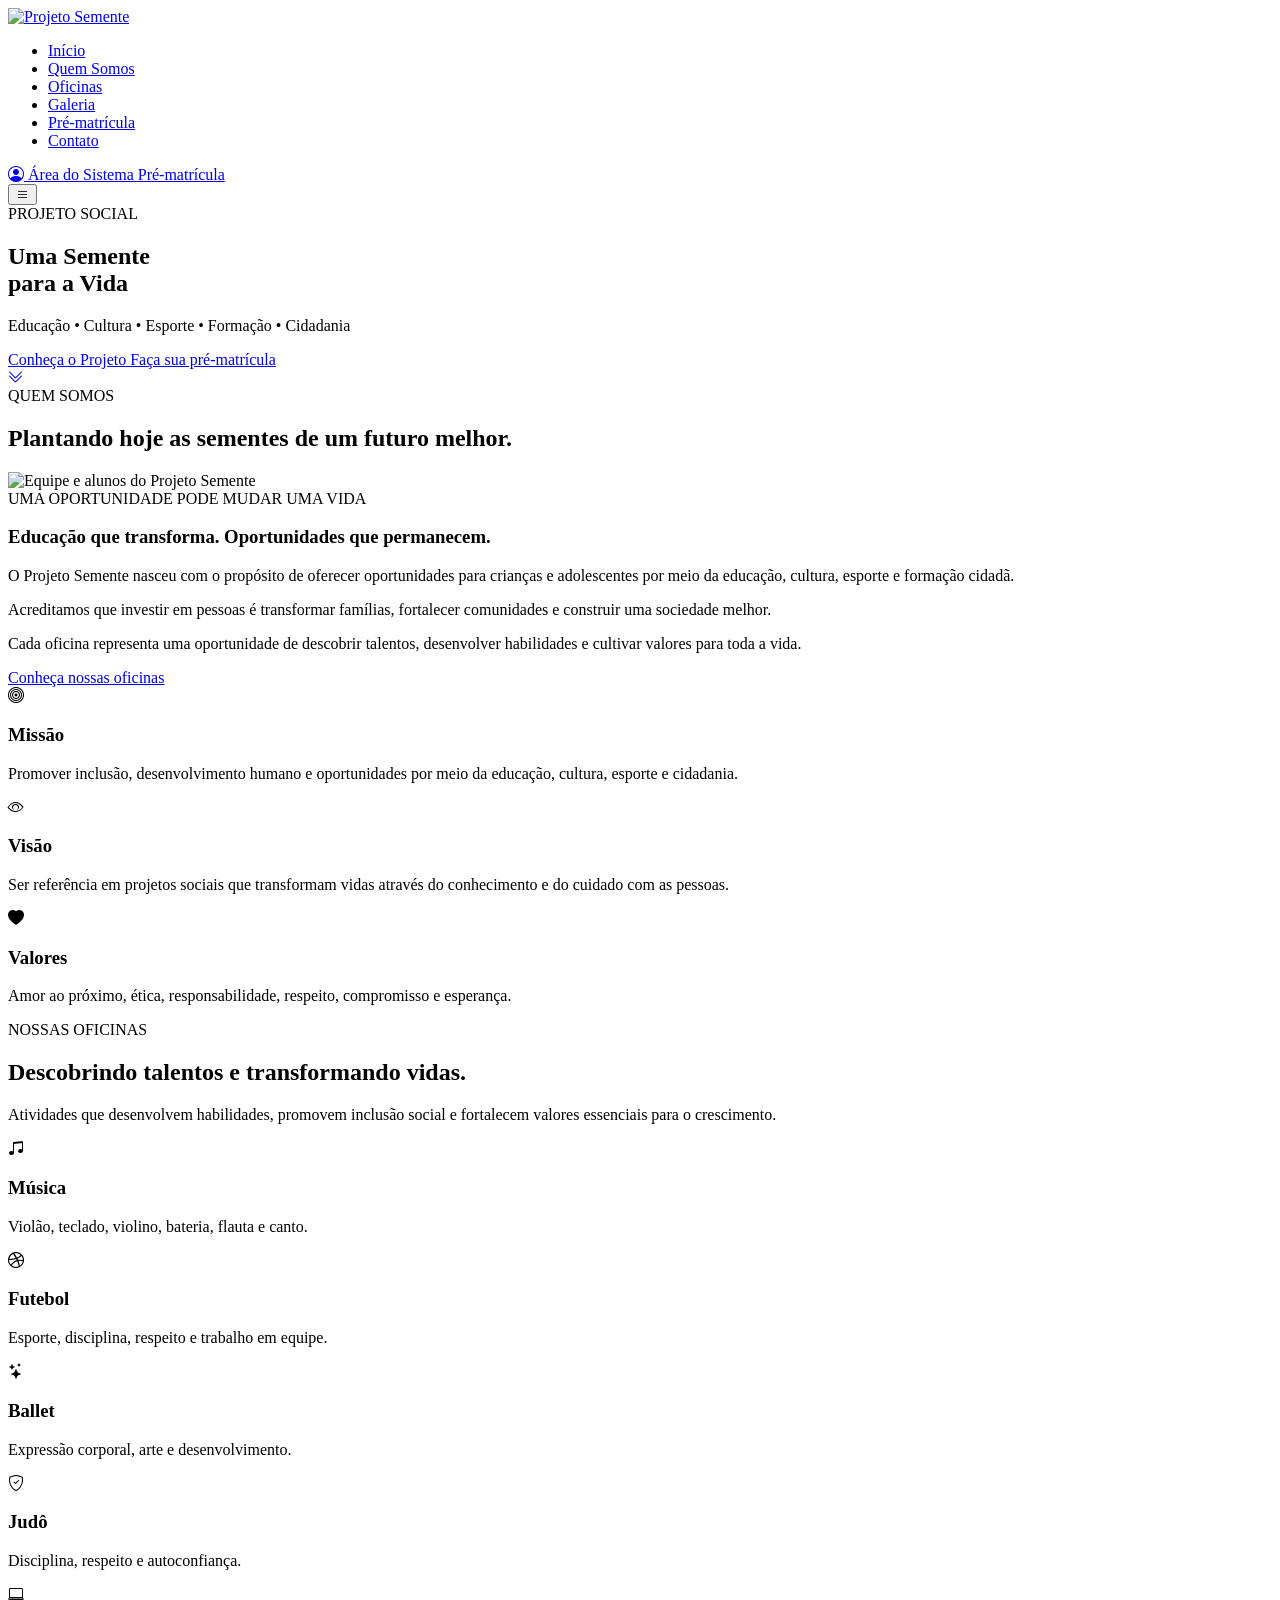
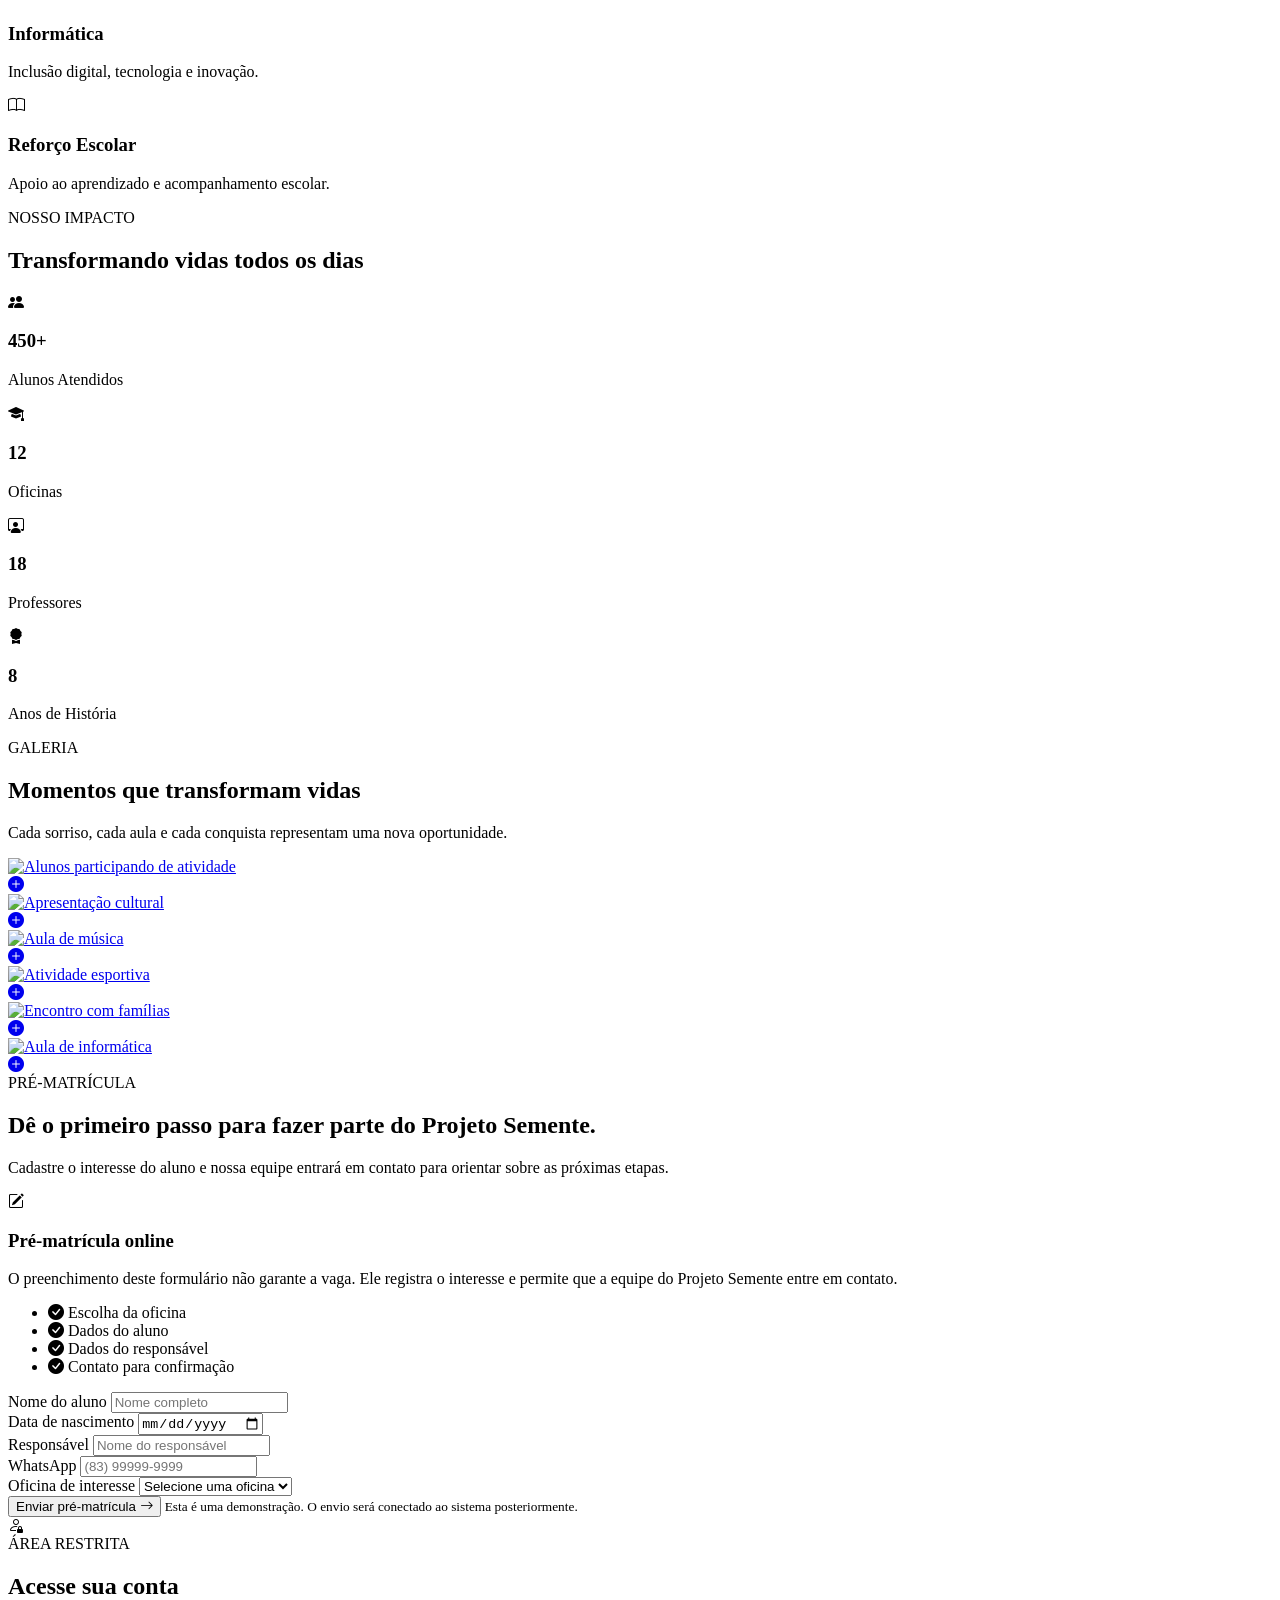
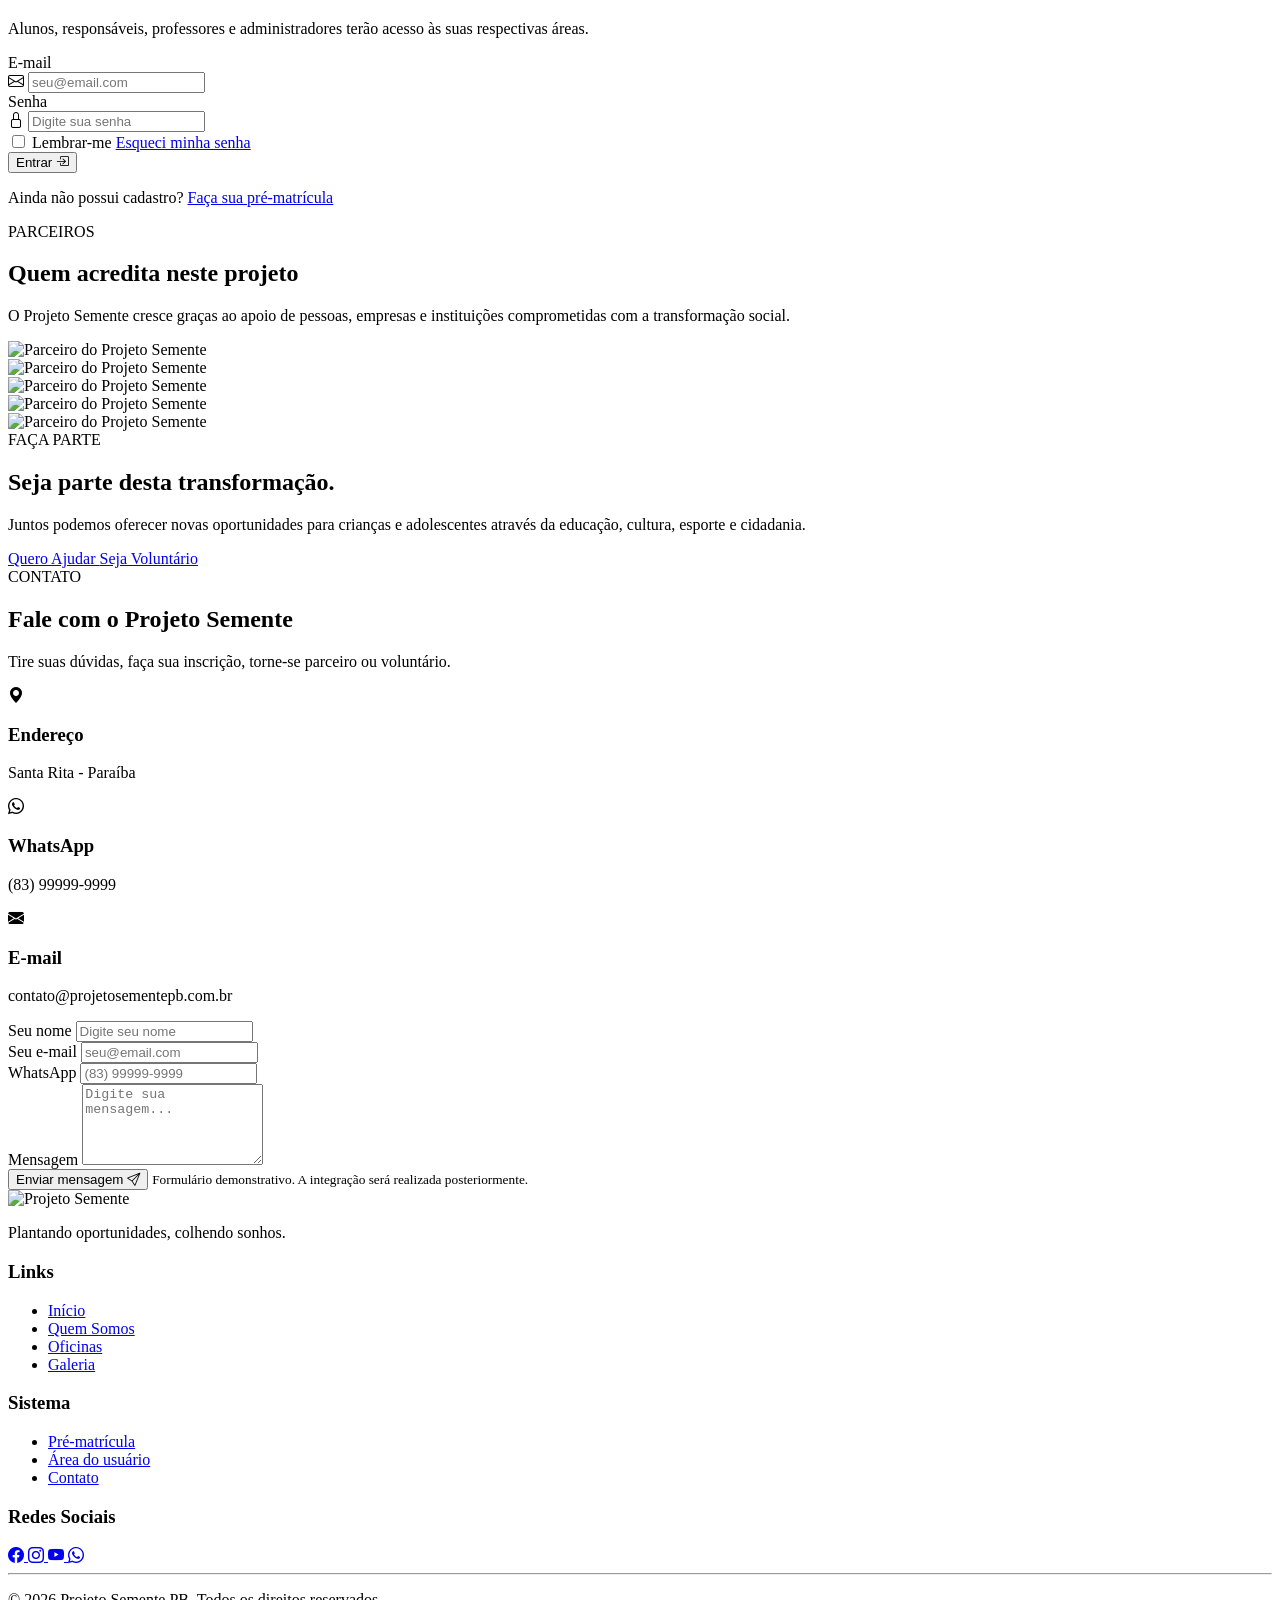
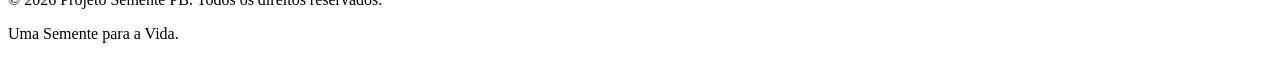
==== index.html @ 44151a9a "Add files via upload" ====
<!DOCTYPE html>
<html lang="pt-BR">

<head>

    <!-- =========================================================
         METADADOS
    ========================================================== -->

    <meta charset="UTF-8">

    <meta name="viewport"
          content="width=device-width, initial-scale=1.0">

    <meta http-equiv="X-UA-Compatible"
          content="IE=edge">

    <title>
        Projeto Semente | Uma Semente para a Vida
    </title>

    <meta name="description"
          content="Projeto Semente - Educação, cultura, esporte, tecnologia e cidadania transformando vidas em Santa Rita, Paraíba.">

    <meta name="keywords"
          content="Projeto Semente, projeto social, Santa Rita PB, educação, cultura, esporte, música, informática, reforço escolar">

    <meta name="author"
          content="Projeto Semente">

    <meta name="robots"
          content="index, follow">


    <!-- =========================================================
         OPEN GRAPH
    ========================================================== -->

    <meta property="og:locale"
          content="pt_BR">

    <meta property="og:type"
          content="website">

    <meta property="og:title"
          content="Projeto Semente | Uma Semente para a Vida">

    <meta property="og:description"
          content="Transformando vidas através da educação, cultura, esporte e cidadania.">

    <meta property="og:image"
          content="assets/img/og-image.jpeg">

    <meta property="og:url"
          content="https://projetosementepb.com.br">


    <!-- =========================================================
         TEMA
    ========================================================== -->

    <meta name="theme-color"
          content="#05401F">


    <!-- =========================================================
         FAVICON
    ========================================================== -->

    <link rel="icon"
          type="image/png"
          sizes="32x32"
          href="assets/img/favicon.png">

    <link rel="icon"
          type="image/png"
          sizes="16x16"
          href="assets/img/favicon.png">

    <link rel="apple-touch-icon"
          href="assets/img/favicon.png">


    <!-- =========================================================
         FONTES
    ========================================================== -->

    <link rel="preconnect"
          href="https://fonts.googleapis.com">

    <link rel="preconnect"
          href="https://fonts.gstatic.com"
          crossorigin>

    <link rel="stylesheet"
          href="https://fonts.googleapis.com/css2?family=Poppins:wght@300;400;500;600;700;800&family=Nunito:wght@300;400;600;700;800&display=swap">


    <!-- =========================================================
         BOOTSTRAP ICONS
    ========================================================== -->

    <link rel="stylesheet"
          href="https://cdn.jsdelivr.net/npm/bootstrap-icons@1.13.1/font/bootstrap-icons.min.css">


    <!-- =========================================================
         CSS
    ========================================================== -->

    <link rel="stylesheet"
          href="assets/css/variables.css">

    <link rel="stylesheet"
          href="assets/css/reset.css">

    <link rel="stylesheet"
          href="assets/css/style.css">

    <link rel="stylesheet"
          href="assets/css/responsive.css">

</head>


<body>


<!-- =============================================================
     HEADER
============================================================== -->

<header id="header">

    <div class="container header-container">


        <!-- LOGO -->

        <a href="#inicio"
           class="logo"
           aria-label="Projeto Semente">

            <img src="assets/img/logo1.png"
                 alt="Projeto Semente">

        </a>


        <!-- MENU -->

        <nav id="menu"
             aria-label="Navegação principal">

            <ul>

                <li>
                    <a href="#inicio">
                        Início
                    </a>
                </li>

                <li>
                    <a href="#sobre">
                        Quem Somos
                    </a>
                </li>

                <li>
                    <a href="#oficinas">
                        Oficinas
                    </a>
                </li>

                <li>
                    <a href="#galeria">
                        Galeria
                    </a>
                </li>

                <li>
                    <a href="#pre-matricula">
                        Pré-matrícula
                    </a>
                </li>

                <li>
                    <a href="#contato">
                        Contato
                    </a>
                </li>

            </ul>

        </nav>


        <!-- AÇÕES -->

        <div class="header-actions">

            <a href="login.html" class="btn">
    <i class="bi bi-person-circle"></i>
    Área do Sistema
</a>

            <a href="#pre-matricula"
               class="btn">

                Pré-matrícula

            </a>

        </div>


        <!-- MENU MOBILE -->

        <button id="btn-menu"
                class="btn-menu"
                type="button"
                aria-label="Abrir menu"
                aria-expanded="false"
                aria-controls="menu">

            <i class="bi bi-list"></i>

        </button>

    </div>

</header>



<!-- =============================================================
     HERO
============================================================== -->

<section id="inicio"
         class="hero">

    <div class="hero-overlay"></div>


    <div class="container hero-container">

        <div class="hero-content">

            <span class="hero-label">
                PROJETO SOCIAL
            </span>

            <h1>
                Uma Semente
                <br>
                para a Vida
            </h1>

            <p>
                Educação • Cultura • Esporte • Formação • Cidadania
            </p>


            <div class="hero-buttons">

                <a href="#sobre"
                   class="btn">

                    Conheça o Projeto

                </a>

                <a href="#pre-matricula"
                   class="btn-outline">

                    Faça sua pré-matrícula

                </a>

            </div>

        </div>

    </div>


    <a href="#sobre"
       class="scroll-down"
       aria-label="Conhecer o projeto">

        <i class="bi bi-chevron-double-down"></i>

    </a>

</section>



<!-- =============================================================
     QUEM SOMOS
============================================================== -->

<section id="sobre"
         class="sobre section">

    <div class="container">


        <div class="titulo-central">

            <span>
                QUEM SOMOS
            </span>

            <h2>
                Plantando hoje as sementes de um futuro melhor.
            </h2>

            <div class="linha-verde"></div>

        </div>


        <div class="sobre-grid">


            <div class="sobre-imagem">

                <img src="assets/img/sobre.jpg"
                     alt="Equipe e alunos do Projeto Semente"
                     loading="lazy">

            </div>


            <div class="sobre-texto">

                <span class="subtitulo">
                    UMA OPORTUNIDADE PODE MUDAR UMA VIDA
                </span>

                <h3>
                    Educação que transforma.
                    Oportunidades que permanecem.
                </h3>

                <p>
                    O Projeto Semente nasceu com o propósito de
                    oferecer oportunidades para crianças e
                    adolescentes por meio da educação, cultura,
                    esporte e formação cidadã.
                </p>

                <p>
                    Acreditamos que investir em pessoas é
                    transformar famílias, fortalecer comunidades
                    e construir uma sociedade melhor.
                </p>

                <p>
                    Cada oficina representa uma oportunidade de
                    descobrir talentos, desenvolver habilidades
                    e cultivar valores para toda a vida.
                </p>


                <a href="#oficinas"
                   class="btn">

                    Conheça nossas oficinas

                </a>

            </div>

        </div>

    </div>

</section>



<!-- =============================================================
     MISSÃO / VISÃO / VALORES
============================================================== -->

<section class="mvv section">

    <div class="container">

        <div class="cards-mvv">


            <article class="card-mvv">

                <div class="icone">

                    <i class="bi bi-bullseye"></i>

                </div>

                <h3>
                    Missão
                </h3>

                <p>
                    Promover inclusão, desenvolvimento humano
                    e oportunidades por meio da educação,
                    cultura, esporte e cidadania.
                </p>

            </article>



            <article class="card-mvv">

                <div class="icone">

                    <i class="bi bi-eye"></i>

                </div>

                <h3>
                    Visão
                </h3>

                <p>
                    Ser referência em projetos sociais que
                    transformam vidas através do conhecimento
                    e do cuidado com as pessoas.
                </p>

            </article>



            <article class="card-mvv">

                <div class="icone">

                    <i class="bi bi-heart-fill"></i>

                </div>

                <h3>
                    Valores
                </h3>

                <p>
                    Amor ao próximo, ética, responsabilidade,
                    respeito, compromisso e esperança.
                </p>

            </article>


        </div>

    </div>

</section>



<!-- =============================================================
     OFICINAS
============================================================== -->

<section id="oficinas"
         class="oficinas section">

    <div class="container">


        <div class="titulo-central">

            <span>
                NOSSAS OFICINAS
            </span>

            <h2>
                Descobrindo talentos e transformando vidas.
            </h2>

            <div class="linha-verde"></div>

            <p>
                Atividades que desenvolvem habilidades,
                promovem inclusão social e fortalecem valores
                essenciais para o crescimento.
            </p>

        </div>


        <div class="oficinas-grid">


            <article class="card-oficina">

                <div class="icone-oficina">
                    <i class="bi bi-music-note-beamed"></i>
                </div>

                <h3>
                    Música
                </h3>

                <p>
                    Violão, teclado, violino, bateria,
                    flauta e canto.
                </p>

            </article>



            <article class="card-oficina">

                <div class="icone-oficina">
                    <i class="bi bi-dribbble"></i>
                </div>

                <h3>
                    Futebol
                </h3>

                <p>
                    Esporte, disciplina, respeito
                    e trabalho em equipe.
                </p>

            </article>



            <article class="card-oficina">

                <div class="icone-oficina">
                    <i class="bi bi-stars"></i>
                </div>

                <h3>
                    Ballet
                </h3>

                <p>
                    Expressão corporal, arte e
                    desenvolvimento.
                </p>

            </article>



            <article class="card-oficina">

                <div class="icone-oficina">
                    <i class="bi bi-shield-check"></i>
                </div>

                <h3>
                    Judô
                </h3>

                <p>
                    Disciplina, respeito e
                    autoconfiança.
                </p>

            </article>



            <article class="card-oficina">

                <div class="icone-oficina">
                    <i class="bi bi-laptop"></i>
                </div>

                <h3>
                    Informática
                </h3>

                <p>
                    Inclusão digital, tecnologia
                    e inovação.
                </p>

            </article>



            <article class="card-oficina">

                <div class="icone-oficina">
                    <i class="bi bi-book"></i>
                </div>

                <h3>
                    Reforço Escolar
                </h3>

                <p>
                    Apoio ao aprendizado e
                    acompanhamento escolar.
                </p>

            </article>


        </div>

    </div>

</section>



<!-- =============================================================
     NÚMEROS
============================================================== -->

<section id="numeros"
         class="numeros section">

    <div class="numeros-overlay"></div>

    <div class="container">


        <div class="titulo-central titulo-branco">

            <span>
                NOSSO IMPACTO
            </span>

            <h2>
                Transformando vidas todos os dias
            </h2>

            <div class="linha-branca"></div>

        </div>


        <div class="numeros-grid">


            <div class="numero-card">

                <i class="bi bi-people-fill"></i>

                <h3>
                    450+
                </h3>

                <p>
                    Alunos Atendidos
                </p>

            </div>



            <div class="numero-card">

                <i class="bi bi-mortarboard-fill"></i>

                <h3>
                    12
                </h3>

                <p>
                    Oficinas
                </p>

            </div>



            <div class="numero-card">

                <i class="bi bi-person-workspace"></i>

                <h3>
                    18
                </h3>

                <p>
                    Professores
                </p>

            </div>



            <div class="numero-card">

                <i class="bi bi-award-fill"></i>

                <h3>
                    8
                </h3>

                <p>
                    Anos de História
                </p>

            </div>


        </div>

    </div>

</section>



<!-- =============================================================
     GALERIA
============================================================== -->

<section id="galeria"
         class="galeria section">

    <div class="container">


        <div class="titulo-central">

            <span>
                GALERIA
            </span>

            <h2>
                Momentos que transformam vidas
            </h2>

            <div class="linha-verde"></div>

            <p>
                Cada sorriso, cada aula e cada conquista
                representam uma nova oportunidade.
            </p>

        </div>


        <div class="galeria-grid">


            <a href="assets/img/galeria/foto01.jpg"
               class="foto"
               aria-label="Ampliar foto">

                <img src="assets/img/galeria/foto01.jpg"
                     alt="Alunos participando de atividade"
                     loading="lazy">

                <div class="foto-overlay">

                    <i class="bi bi-plus-circle-fill"></i>

                </div>

            </a>



            <a href="assets/img/galeria/foto02.jpg"
               class="foto"
               aria-label="Ampliar foto">

                <img src="assets/img/galeria/foto02.jpg"
                     alt="Apresentação cultural"
                     loading="lazy">

                <div class="foto-overlay">

                    <i class="bi bi-plus-circle-fill"></i>

                </div>

            </a>



            <a href="assets/img/galeria/foto03.jpg"
               class="foto"
               aria-label="Ampliar foto">

                <img src="assets/img/galeria/foto03.jpg"
                     alt="Aula de música"
                     loading="lazy">

                <div class="foto-overlay">

                    <i class="bi bi-plus-circle-fill"></i>

                </div>

            </a>



            <a href="assets/img/galeria/foto04.jpg"
               class="foto"
               aria-label="Ampliar foto">

                <img src="assets/img/galeria/foto04.jpg"
                     alt="Atividade esportiva"
                     loading="lazy">

                <div class="foto-overlay">

                    <i class="bi bi-plus-circle-fill"></i>

                </div>

            </a>



            <a href="assets/img/galeria/foto05.jpg"
               class="foto"
               aria-label="Ampliar foto">

                <img src="assets/img/galeria/foto05.jpg"
                     alt="Encontro com famílias"
                     loading="lazy">

                <div class="foto-overlay">

                    <i class="bi bi-plus-circle-fill"></i>

                </div>

            </a>



            <a href="assets/img/galeria/foto06.jpg"
               class="foto"
               aria-label="Ampliar foto">

                <img src="assets/img/galeria/foto06.jpg"
                     alt="Aula de informática"
                     loading="lazy">

                <div class="foto-overlay">

                    <i class="bi bi-plus-circle-fill"></i>

                </div>

            </a>


        </div>

    </div>

</section>



<!-- =============================================================
     PRÉ-MATRÍCULA
============================================================== -->

<section id="pre-matricula"
         class="pre-matricula section">

    <div class="container">


        <div class="titulo-central">

            <span>
                PRÉ-MATRÍCULA
            </span>

            <h2>
                Dê o primeiro passo para fazer parte do Projeto Semente.
            </h2>

            <div class="linha-verde"></div>

            <p>
                Cadastre o interesse do aluno e nossa equipe
                entrará em contato para orientar sobre as
                próximas etapas.
            </p>

        </div>


        <div class="matricula-card">


            <div class="matricula-info">

                <div class="matricula-icon">

                    <i class="bi bi-pencil-square"></i>

                </div>

                <h3>
                    Pré-matrícula online
                </h3>

                <p>
                    O preenchimento deste formulário não garante
                    a vaga. Ele registra o interesse e permite que
                    a equipe do Projeto Semente entre em contato.
                </p>

                <ul>

                    <li>
                        <i class="bi bi-check-circle-fill"></i>
                        Escolha da oficina
                    </li>

                    <li>
                        <i class="bi bi-check-circle-fill"></i>
                        Dados do aluno
                    </li>

                    <li>
                        <i class="bi bi-check-circle-fill"></i>
                        Dados do responsável
                    </li>

                    <li>
                        <i class="bi bi-check-circle-fill"></i>
                        Contato para confirmação
                    </li>

                </ul>

            </div>


            <form class="formulario matricula-form"
                  action="#"
                  method="post">

                <div class="form-grid">

                    <div class="campo">

                        <label for="aluno">
                            Nome do aluno
                        </label>

                        <input type="text"
                               id="aluno"
                               name="aluno"
                               placeholder="Nome completo"
                               required>

                    </div>


                    <div class="campo">

                        <label for="nascimento">
                            Data de nascimento
                        </label>

                        <input type="date"
                               id="nascimento"
                               name="nascimento"
                               required>

                    </div>


                    <div class="campo">

                        <label for="responsavel">
                            Responsável
                        </label>

                        <input type="text"
                               id="responsavel"
                               name="responsavel"
                               placeholder="Nome do responsável"
                               required>

                    </div>


                    <div class="campo">

                        <label for="telefone">
                            WhatsApp
                        </label>

                        <input type="tel"
                               id="telefone"
                               name="telefone"
                               placeholder="(83) 99999-9999"
                               required>

                    </div>


                    <div class="campo campo-full">

                        <label for="oficina">
                            Oficina de interesse
                        </label>

                        <select id="oficina"
                                name="oficina"
                                required>

                            <option value="">
                                Selecione uma oficina
                            </option>

                            <option value="musica">
                                Música
                            </option>

                            <option value="futebol">
                                Futebol
                            </option>

                            <option value="ballet">
                                Ballet
                            </option>

                            <option value="judo">
                                Judô
                            </option>

                            <option value="informatica">
                                Informática
                            </option>

                            <option value="reforco">
                                Reforço Escolar
                            </option>

                        </select>

                    </div>

                </div>


                <button type="submit"
                        class="btn btn-full">

                    Enviar pré-matrícula

                    <i class="bi bi-arrow-right"></i>

                </button>

                <small>
                    Esta é uma demonstração. O envio será
                    conectado ao sistema posteriormente.
                </small>

            </form>

        </div>

    </div>

</section>



<!-- =============================================================
     LOGIN
============================================================== -->

<section id="login"
         class="login-section section">

    <div class="container">


        <div class="login-card">


            <div class="login-icon">

                <i class="bi bi-person-lock"></i>

            </div>


            <span class="subtitulo">
                ÁREA RESTRITA
            </span>


            <h2>
                Acesse sua conta
            </h2>


            <p>
                Alunos, responsáveis, professores e
                administradores terão acesso às suas
                respectivas áreas.
            </p>


            <form class="login-form"
                  action="#"
                  method="post">


                <div class="campo">

                    <label for="login-email">
                        E-mail
                    </label>

                    <div class="input-icon">

                        <i class="bi bi-envelope"></i>

                        <input type="email"
                               id="login-email"
                               name="email"
                               placeholder="seu@email.com"
                               required>

                    </div>

                </div>


                <div class="campo">

                    <label for="login-senha">
                        Senha
                    </label>

                    <div class="input-icon">

                        <i class="bi bi-lock"></i>

                        <input type="password"
                               id="login-senha"
                               name="senha"
                               placeholder="Digite sua senha"
                               required>

                    </div>

                </div>


                <div class="login-options">

                    <label>

                        <input type="checkbox"
                               name="lembrar">

                        Lembrar-me

                    </label>


                    <a href="#">
                        Esqueci minha senha
                    </a>

                </div>


                <button type="submit"
                        class="btn btn-full">

                    Entrar

                    <i class="bi bi-box-arrow-in-right"></i>

                </button>


                <p class="login-help">

                    Ainda não possui cadastro?

                    <a href="#pre-matricula">
                        Faça sua pré-matrícula
                    </a>

                </p>


            </form>

        </div>

    </div>

</section>



<!-- =============================================================
     PARCEIROS
============================================================== -->

<section id="parceiros"
         class="parceiros section">

    <div class="container">


        <div class="titulo-central">

            <span>
                PARCEIROS
            </span>

            <h2>
                Quem acredita neste projeto
            </h2>

            <div class="linha-verde"></div>

            <p>
                O Projeto Semente cresce graças ao apoio de
                pessoas, empresas e instituições comprometidas
                com a transformação social.
            </p>

        </div>


        <div class="logos-parceiros">


            <div class="logo-parceiro">

                <img src="assets/img/parceiros/parceiro01.png"
                     alt="Parceiro do Projeto Semente"
                     loading="lazy">

            </div>


            <div class="logo-parceiro">

                <img src="assets/img/parceiros/parceiro02.png"
                     alt="Parceiro do Projeto Semente"
                     loading="lazy">

            </div>


            <div class="logo-parceiro">

                <img src="assets/img/parceiros/parceiro03.png"
                     alt="Parceiro do Projeto Semente"
                     loading="lazy">

            </div>


            <div class="logo-parceiro">

                <img src="assets/img/parceiros/parceiro04.png"
                     alt="Parceiro do Projeto Semente"
                     loading="lazy">

            </div>


            <div class="logo-parceiro">

                <img src="assets/img/parceiros/parceiro05.png"
                     alt="Parceiro do Projeto Semente"
                     loading="lazy">

            </div>


        </div>

    </div>

</section>



<!-- =============================================================
     CTA
============================================================== -->

<section class="cta section">

    <div class="cta-overlay"></div>

    <div class="container">

        <div class="cta-conteudo">

            <span>
                FAÇA PARTE
            </span>

            <h2>
                Seja parte desta transformação.
            </h2>

            <p>
                Juntos podemos oferecer novas oportunidades
                para crianças e adolescentes através da
                educação, cultura, esporte e cidadania.
            </p>


            <div class="hero-buttons">

                <a href="#contato"
                   class="btn">

                    Quero Ajudar

                </a>

                <a href="#contato"
                   class="btn-outline">

                    Seja Voluntário

                </a>

            </div>

        </div>

    </div>

</section>



<!-- =============================================================
     CONTATO
============================================================== -->

<section id="contato"
         class="contato section">

    <div class="container">


        <div class="titulo-central">

            <span>
                CONTATO
            </span>

            <h2>
                Fale com o Projeto Semente
            </h2>

            <div class="linha-verde"></div>

            <p>
                Tire suas dúvidas, faça sua inscrição,
                torne-se parceiro ou voluntário.
            </p>

        </div>


        <div class="contato-grid">


            <div class="contato-info">


                <div class="info-card">

                    <i class="bi bi-geo-alt-fill"></i>

                    <div>

                        <h3>
                            Endereço
                        </h3>

                        <p>
                            Santa Rita - Paraíba
                        </p>

                    </div>

                </div>



                <div class="info-card">

                    <i class="bi bi-whatsapp"></i>

                    <div>

                        <h3>
                            WhatsApp
                        </h3>

                        <p>
                            (83) 99999-9999
                        </p>

                    </div>

                </div>



                <div class="info-card">

                    <i class="bi bi-envelope-fill"></i>

                    <div>

                        <h3>
                            E-mail
                        </h3>

                        <p>
                            contato@projetosementepb.com.br
                        </p>

                    </div>

                </div>


            </div>



            <form class="formulario contato-form"
                  action="#"
                  method="post">


                <div class="campo">

                    <label for="contato-nome">
                        Seu nome
                    </label>

                    <input type="text"
                           id="contato-nome"
                           name="nome"
                           placeholder="Digite seu nome"
                           required>

                </div>


                <div class="campo">

                    <label for="contato-email">
                        Seu e-mail
                    </label>

                    <input type="email"
                           id="contato-email"
                           name="email"
                           placeholder="seu@email.com"
                           required>

                </div>


                <div class="campo">

                    <label for="contato-telefone">
                        WhatsApp
                    </label>

                    <input type="tel"
                           id="contato-telefone"
                           name="telefone"
                           placeholder="(83) 99999-9999">

                </div>


                <div class="campo">

                    <label for="mensagem">
                        Mensagem
                    </label>

                    <textarea id="mensagem"
                              name="mensagem"
                              rows="5"
                              placeholder="Digite sua mensagem..."
                              required></textarea>

                </div>


                <button type="submit"
                        class="btn">

                    Enviar mensagem

                    <i class="bi bi-send"></i>

                </button>


                <small>
                    Formulário demonstrativo. A integração
                    será realizada posteriormente.
                </small>

            </form>


        </div>

    </div>

</section>



<!-- =============================================================
     FOOTER
============================================================== -->

<footer>

    <div class="container">


        <div class="footer-grid">


            <div class="footer-brand">

                <img src="assets/img/logo1.png"
                     class="footer-logo"
                     alt="Projeto Semente">

                <p>
                    Plantando oportunidades,
                    colhendo sonhos.
                </p>

            </div>



            <div>

                <h3>
                    Links
                </h3>

                <ul>

                    <li>
                        <a href="#inicio">
                            Início
                        </a>
                    </li>

                    <li>
                        <a href="#sobre">
                            Quem Somos
                        </a>
                    </li>

                    <li>
                        <a href="#oficinas">
                            Oficinas
                        </a>
                    </li>

                    <li>
                        <a href="#galeria">
                            Galeria
                        </a>
                    </li>

                </ul>

            </div>



            <div>

                <h3>
                    Sistema
                </h3>

                <ul>

                    <li>
                        <a href="#pre-matricula">
                            Pré-matrícula
                        </a>
                    </li>

                    <li>
                        <a href="#login">
                            Área do usuário
                        </a>
                    </li>

                    <li>
                        <a href="#contato">
                            Contato
                        </a>
                    </li>

                </ul>

            </div>



            <div>

                <h3>
                    Redes Sociais
                </h3>

                <div class="redes">

                    <a href="#"
                       aria-label="Facebook">

                        <i class="bi bi-facebook"></i>

                    </a>

                    <a href="#"
                       aria-label="Instagram">

                        <i class="bi bi-instagram"></i>

                    </a>

                    <a href="#"
                       aria-label="YouTube">

                        <i class="bi bi-youtube"></i>

                    </a>

                    <a href="#"
                       aria-label="WhatsApp">

                        <i class="bi bi-whatsapp"></i>

                    </a>

                </div>

            </div>


        </div>


        <hr>


        <div class="copyright">

            <p>
                © 2026 Projeto Semente PB.
                Todos os direitos reservados.
            </p>

            <p>
                Uma Semente para a Vida.
            </p>

        </div>


    </div>

</footer>



<!-- =============================================================
     JAVASCRIPT
============================================================== -->

<script src="assets/js/main.js"></script>

</body>

</html>
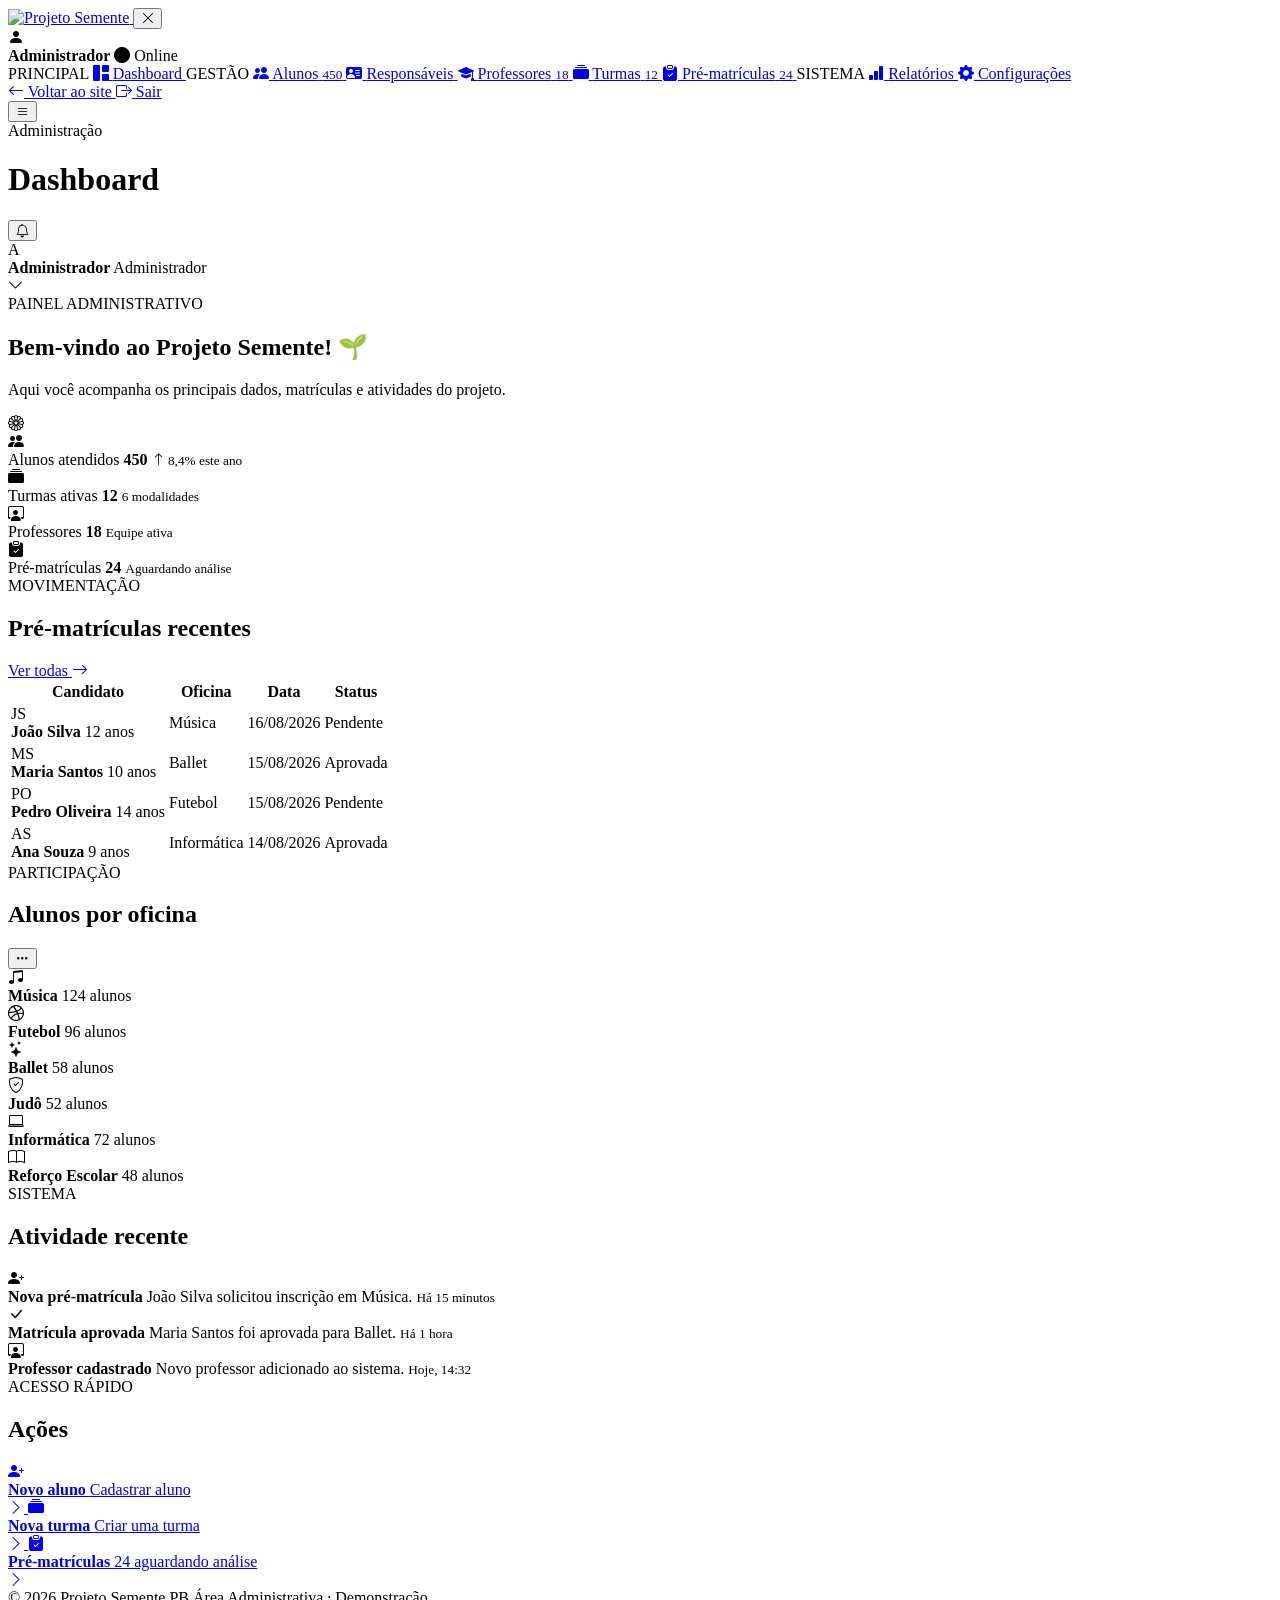
==== commit dfc5d846: "admin/" ====
--- a/index.html
+++ b/index.html
@@ -2,1718 +2,1156 @@
 <html lang="pt-BR">
 
 <head>
+    <meta charset="UTF-8">
+
+    <meta name="viewport" content="width=device-width, initial-scale=1.0">
+
+    <title>Dashboard | Projeto Semente</title>
+
+    <meta name="description"
+          content="Área administrativa do Projeto Semente">
+
+    <meta name="theme-color" content="#05401F">
+
+    <!-- Bootstrap Icons -->
+    <link
+        rel="stylesheet"
+        href="https://cdn.jsdelivr.net/npm/bootstrap-icons@1.13.1/font/bootstrap-icons.min.css"
+    >
+
+    <!-- CSS público -->
+    <link rel="stylesheet" href="../assets/css/style.css">
+
+    <!-- CSS administrativo -->
+    <link rel="stylesheet" href="../assets/css/admin.css">
+</head>
+
+<body class="admin-body">
 
     <!-- =========================================================
-         METADADOS
+         SIDEBAR
     ========================================================== -->
 
-    <meta charset="UTF-8">
-
-    <meta name="viewport"
-          content="width=device-width, initial-scale=1.0">
-
-    <meta http-equiv="X-UA-Compatible"
-          content="IE=edge">
-
-    <title>
-        Projeto Semente | Uma Semente para a Vida
-    </title>
-
-    <meta name="description"
-          content="Projeto Semente - Educação, cultura, esporte, tecnologia e cidadania transformando vidas em Santa Rita, Paraíba.">
-
-    <meta name="keywords"
-          content="Projeto Semente, projeto social, Santa Rita PB, educação, cultura, esporte, música, informática, reforço escolar">
-
-    <meta name="author"
-          content="Projeto Semente">
-
-    <meta name="robots"
-          content="index, follow">
+    <aside class="admin-sidebar" id="adminSidebar">
+
+        <div class="admin-brand">
+
+            <a href="../index.html" class="admin-logo">
+
+                <img
+                    src="../assets/img/logo1.png"
+                    alt="Projeto Semente"
+                >
+
+            </a>
+
+            <button
+                class="sidebar-close"
+                id="sidebarClose"
+                aria-label="Fechar menu"
+            >
+                <i class="bi bi-x-lg"></i>
+            </button>
+
+        </div>
+
+
+        <div class="admin-profile">
+
+            <div class="profile-avatar">
+                <i class="bi bi-person-fill"></i>
+            </div>
+
+            <div class="profile-info">
+
+                <strong>Administrador</strong>
+
+                <span>
+                    <i class="bi bi-circle-fill"></i>
+                    Online
+                </span>
+
+            </div>
+
+        </div>
+
+
+        <nav class="admin-nav">
+
+            <span class="nav-title">
+                PRINCIPAL
+            </span>
+
+            <a href="index.html" class="admin-nav-link active">
+
+                <i class="bi bi-grid-1x2-fill"></i>
+
+                <span>Dashboard</span>
+
+            </a>
+
+
+            <span class="nav-title">
+                GESTÃO
+            </span>
+
+            <a href="#" class="admin-nav-link">
+
+                <i class="bi bi-people-fill"></i>
+
+                <span>Alunos</span>
+
+                <small>450</small>
+
+            </a>
+
+
+            <a href="#" class="admin-nav-link">
+
+                <i class="bi bi-person-vcard-fill"></i>
+
+                <span>Responsáveis</span>
+
+            </a>
+
+
+            <a href="#" class="admin-nav-link">
+
+                <i class="bi bi-mortarboard-fill"></i>
+
+                <span>Professores</span>
+
+                <small>18</small>
+
+            </a>
+
+
+            <a href="#" class="admin-nav-link">
+
+                <i class="bi bi-collection-fill"></i>
+
+                <span>Turmas</span>
+
+                <small>12</small>
+
+            </a>
+
+
+            <a href="#" class="admin-nav-link">
+
+                <i class="bi bi-clipboard-check-fill"></i>
+
+                <span>Pré-matrículas</span>
+
+                <small class="nav-badge">24</small>
+
+            </a>
+
+
+            <span class="nav-title">
+                SISTEMA
+            </span>
+
+
+            <a href="#" class="admin-nav-link">
+
+                <i class="bi bi-bar-chart-fill"></i>
+
+                <span>Relatórios</span>
+
+            </a>
+
+
+            <a href="#" class="admin-nav-link">
+
+                <i class="bi bi-gear-fill"></i>
+
+                <span>Configurações</span>
+
+            </a>
+
+        </nav>
+
+
+        <div class="sidebar-footer">
+
+            <a href="../index.html" class="back-site">
+
+                <i class="bi bi-arrow-left"></i>
+
+                Voltar ao site
+
+            </a>
+
+
+            <a href="../index.html" class="logout-link">
+
+                <i class="bi bi-box-arrow-right"></i>
+
+                Sair
+
+            </a>
+
+        </div>
+
+    </aside>
 
 
     <!-- =========================================================
-         OPEN GRAPH
+         ÁREA PRINCIPAL
     ========================================================== -->
 
-    <meta property="og:locale"
-          content="pt_BR">
-
-    <meta property="og:type"
-          content="website">
-
-    <meta property="og:title"
-          content="Projeto Semente | Uma Semente para a Vida">
-
-    <meta property="og:description"
-          content="Transformando vidas através da educação, cultura, esporte e cidadania.">
-
-    <meta property="og:image"
-          content="assets/img/og-image.jpeg">
-
-    <meta property="og:url"
-          content="https://projetosementepb.com.br">
-
-
-    <!-- =========================================================
-         TEMA
-    ========================================================== -->
-
-    <meta name="theme-color"
-          content="#05401F">
-
-
-    <!-- =========================================================
-         FAVICON
-    ========================================================== -->
-
-    <link rel="icon"
-          type="image/png"
-          sizes="32x32"
-          href="assets/img/favicon.png">
-
-    <link rel="icon"
-          type="image/png"
-          sizes="16x16"
-          href="assets/img/favicon.png">
-
-    <link rel="apple-touch-icon"
-          href="assets/img/favicon.png">
-
-
-    <!-- =========================================================
-         FONTES
-    ========================================================== -->
-
-    <link rel="preconnect"
-          href="https://fonts.googleapis.com">
-
-    <link rel="preconnect"
-          href="https://fonts.gstatic.com"
-          crossorigin>
-
-    <link rel="stylesheet"
-          href="https://fonts.googleapis.com/css2?family=Poppins:wght@300;400;500;600;700;800&family=Nunito:wght@300;400;600;700;800&display=swap">
-
-
-    <!-- =========================================================
-         BOOTSTRAP ICONS
-    ========================================================== -->
-
-    <link rel="stylesheet"
-          href="https://cdn.jsdelivr.net/npm/bootstrap-icons@1.13.1/font/bootstrap-icons.min.css">
-
-
-    <!-- =========================================================
-         CSS
-    ========================================================== -->
-
-    <link rel="stylesheet"
-          href="assets/css/variables.css">
-
-    <link rel="stylesheet"
-          href="assets/css/reset.css">
-
-    <link rel="stylesheet"
-          href="assets/css/style.css">
-
-    <link rel="stylesheet"
-          href="assets/css/responsive.css">
-
-</head>
-
-
-<body>
-
-
-<!-- =============================================================
-     HEADER
-============================================================== -->
-
-<header id="header">
-
-    <div class="container header-container">
-
-
-        <!-- LOGO -->
-
-        <a href="#inicio"
-           class="logo"
-           aria-label="Projeto Semente">
-
-            <img src="assets/img/logo1.png"
-                 alt="Projeto Semente">
-
-        </a>
-
-
-        <!-- MENU -->
-
-        <nav id="menu"
-             aria-label="Navegação principal">
-
-            <ul>
-
-                <li>
-                    <a href="#inicio">
-                        Início
-                    </a>
-                </li>
-
-                <li>
-                    <a href="#sobre">
-                        Quem Somos
-                    </a>
-                </li>
-
-                <li>
-                    <a href="#oficinas">
-                        Oficinas
-                    </a>
-                </li>
-
-                <li>
-                    <a href="#galeria">
-                        Galeria
-                    </a>
-                </li>
-
-                <li>
-                    <a href="#pre-matricula">
-                        Pré-matrícula
-                    </a>
-                </li>
-
-                <li>
-                    <a href="#contato">
-                        Contato
-                    </a>
-                </li>
-
-            </ul>
-
-        </nav>
-
-
-        <!-- AÇÕES -->
-
-        <div class="header-actions">
-
-            <a href="login.html" class="btn">
-    <i class="bi bi-person-circle"></i>
-    Área do Sistema
-</a>
-
-            <a href="#pre-matricula"
-               class="btn">
-
-                Pré-matrícula
-
-            </a>
-
-        </div>
-
-
-        <!-- MENU MOBILE -->
-
-        <button id="btn-menu"
-                class="btn-menu"
-                type="button"
-                aria-label="Abrir menu"
-                aria-expanded="false"
-                aria-controls="menu">
-
-            <i class="bi bi-list"></i>
-
-        </button>
-
-    </div>
-
-</header>
-
-
-
-<!-- =============================================================
-     HERO
-============================================================== -->
-
-<section id="inicio"
-         class="hero">
-
-    <div class="hero-overlay"></div>
-
-
-    <div class="container hero-container">
-
-        <div class="hero-content">
-
-            <span class="hero-label">
-                PROJETO SOCIAL
+    <main class="admin-main">
+
+
+        <!-- HEADER -->
+
+        <header class="admin-header">
+
+            <div class="header-left">
+
+                <button
+                    class="sidebar-toggle"
+                    id="sidebarToggle"
+                    aria-label="Abrir menu"
+                >
+                    <i class="bi bi-list"></i>
+                </button>
+
+
+                <div>
+
+                    <span class="breadcrumb">
+                        Administração
+                    </span>
+
+                    <h1>Dashboard</h1>
+
+                </div>
+
+            </div>
+
+
+            <div class="header-actions">
+
+                <button
+                    class="header-icon"
+                    aria-label="Notificações"
+                >
+
+                    <i class="bi bi-bell"></i>
+
+                    <span class="notification-dot"></span>
+
+                </button>
+
+
+                <div class="admin-user">
+
+                    <div class="user-avatar">
+                        A
+                    </div>
+
+                    <div class="user-data">
+
+                        <strong>Administrador</strong>
+
+                        <span>Administrador</span>
+
+                    </div>
+
+                    <i class="bi bi-chevron-down"></i>
+
+                </div>
+
+            </div>
+
+        </header>
+
+
+        <!-- CONTEÚDO -->
+
+        <section class="admin-content">
+
+
+            <!-- BOAS-VINDAS -->
+
+            <div class="welcome-box">
+
+                <div>
+
+                    <span class="welcome-label">
+                        PAINEL ADMINISTRATIVO
+                    </span>
+
+                    <h2>
+                        Bem-vindo ao Projeto Semente! 🌱
+                    </h2>
+
+                    <p>
+                        Aqui você acompanha os principais dados,
+                        matrículas e atividades do projeto.
+                    </p>
+
+                </div>
+
+
+                <div class="welcome-icon">
+
+                    <i class="bi bi-flower1"></i>
+
+                </div>
+
+            </div>
+
+
+            <!-- =================================================
+                 CARDS
+            ================================================== -->
+
+            <div class="stats-grid">
+
+
+                <article class="stat-card">
+
+                    <div class="stat-icon green">
+
+                        <i class="bi bi-people-fill"></i>
+
+                    </div>
+
+                    <div class="stat-info">
+
+                        <span>Alunos atendidos</span>
+
+                        <strong>450</strong>
+
+                        <small class="positive">
+
+                            <i class="bi bi-arrow-up"></i>
+
+                            8,4% este ano
+
+                        </small>
+
+                    </div>
+
+                </article>
+
+
+                <article class="stat-card">
+
+                    <div class="stat-icon blue">
+
+                        <i class="bi bi-collection-fill"></i>
+
+                    </div>
+
+                    <div class="stat-info">
+
+                        <span>Turmas ativas</span>
+
+                        <strong>12</strong>
+
+                        <small>
+
+                            6 modalidades
+
+                        </small>
+
+                    </div>
+
+                </article>
+
+
+                <article class="stat-card">
+
+                    <div class="stat-icon orange">
+
+                        <i class="bi bi-person-workspace"></i>
+
+                    </div>
+
+                    <div class="stat-info">
+
+                        <span>Professores</span>
+
+                        <strong>18</strong>
+
+                        <small>
+
+                            Equipe ativa
+
+                        </small>
+
+                    </div>
+
+                </article>
+
+
+                <article class="stat-card">
+
+                    <div class="stat-icon purple">
+
+                        <i class="bi bi-clipboard-check-fill"></i>
+
+                    </div>
+
+                    <div class="stat-info">
+
+                        <span>Pré-matrículas</span>
+
+                        <strong>24</strong>
+
+                        <small class="attention">
+
+                            Aguardando análise
+
+                        </small>
+
+                    </div>
+
+                </article>
+
+
+            </div>
+
+
+            <!-- =================================================
+                 GRID PRINCIPAL
+            ================================================== -->
+
+            <div class="dashboard-grid">
+
+
+                <!-- PRÉ-MATRÍCULAS -->
+
+                <section class="admin-panel">
+
+                    <div class="panel-header">
+
+                        <div>
+
+                            <span class="panel-label">
+                                MOVIMENTAÇÃO
+                            </span>
+
+                            <h2>
+                                Pré-matrículas recentes
+                            </h2>
+
+                        </div>
+
+
+                        <a href="#" class="panel-link">
+
+                            Ver todas
+
+                            <i class="bi bi-arrow-right"></i>
+
+                        </a>
+
+                    </div>
+
+
+                    <div class="table-wrapper">
+
+                        <table class="admin-table">
+
+                            <thead>
+
+                                <tr>
+
+                                    <th>Candidato</th>
+
+                                    <th>Oficina</th>
+
+                                    <th>Data</th>
+
+                                    <th>Status</th>
+
+                                </tr>
+
+                            </thead>
+
+
+                            <tbody>
+
+
+                                <tr>
+
+                                    <td>
+
+                                        <div class="table-person">
+
+                                            <div class="person-avatar">
+                                                JS
+                                            </div>
+
+                                            <div>
+
+                                                <strong>
+                                                    João Silva
+                                                </strong>
+
+                                                <span>
+                                                    12 anos
+                                                </span>
+
+                                            </div>
+
+                                        </div>
+
+                                    </td>
+
+
+                                    <td>
+                                        Música
+                                    </td>
+
+
+                                    <td>
+                                        16/08/2026
+                                    </td>
+
+
+                                    <td>
+
+                                        <span class="status pending">
+                                            Pendente
+                                        </span>
+
+                                    </td>
+
+                                </tr>
+
+
+                                <tr>
+
+                                    <td>
+
+                                        <div class="table-person">
+
+                                            <div class="person-avatar">
+                                                MS
+                                            </div>
+
+                                            <div>
+
+                                                <strong>
+                                                    Maria Santos
+                                                </strong>
+
+                                                <span>
+                                                    10 anos
+                                                </span>
+
+                                            </div>
+
+                                        </div>
+
+                                    </td>
+
+
+                                    <td>
+                                        Ballet
+                                    </td>
+
+
+                                    <td>
+                                        15/08/2026
+                                    </td>
+
+
+                                    <td>
+
+                                        <span class="status approved">
+                                            Aprovada
+                                        </span>
+
+                                    </td>
+
+                                </tr>
+
+
+                                <tr>
+
+                                    <td>
+
+                                        <div class="table-person">
+
+                                            <div class="person-avatar">
+                                                PO
+                                            </div>
+
+                                            <div>
+
+                                                <strong>
+                                                    Pedro Oliveira
+                                                </strong>
+
+                                                <span>
+                                                    14 anos
+                                                </span>
+
+                                            </div>
+
+                                        </div>
+
+                                    </td>
+
+
+                                    <td>
+                                        Futebol
+                                    </td>
+
+
+                                    <td>
+                                        15/08/2026
+                                    </td>
+
+
+                                    <td>
+
+                                        <span class="status pending">
+                                            Pendente
+                                        </span>
+
+                                    </td>
+
+                                </tr>
+
+
+                                <tr>
+
+                                    <td>
+
+                                        <div class="table-person">
+
+                                            <div class="person-avatar">
+                                                AS
+                                            </div>
+
+                                            <div>
+
+                                                <strong>
+                                                    Ana Souza
+                                                </strong>
+
+                                                <span>
+                                                    9 anos
+                                                </span>
+
+                                            </div>
+
+                                        </div>
+
+                                    </td>
+
+
+                                    <td>
+                                        Informática
+                                    </td>
+
+
+                                    <td>
+                                        14/08/2026
+                                    </td>
+
+
+                                    <td>
+
+                                        <span class="status approved">
+                                            Aprovada
+                                        </span>
+
+                                    </td>
+
+                                </tr>
+
+                            </tbody>
+
+                        </table>
+
+                    </div>
+
+                </section>
+
+
+                <!-- =================================================
+                     DISTRIBUIÇÃO DAS OFICINAS
+                ================================================== -->
+
+                <section class="admin-panel">
+
+                    <div class="panel-header">
+
+                        <div>
+
+                            <span class="panel-label">
+                                PARTICIPAÇÃO
+                            </span>
+
+                            <h2>
+                                Alunos por oficina
+                            </h2>
+
+                        </div>
+
+                        <button
+                            class="panel-menu"
+                            aria-label="Mais opções"
+                        >
+
+                            <i class="bi bi-three-dots"></i>
+
+                        </button>
+
+                    </div>
+
+
+                    <div class="workshop-list">
+
+
+                        <div class="workshop-item">
+
+                            <div class="workshop-info">
+
+                                <span class="workshop-icon music">
+                                    <i class="bi bi-music-note-beamed"></i>
+                                </span>
+
+                                <div>
+
+                                    <strong>Música</strong>
+
+                                    <span>124 alunos</span>
+
+                                </div>
+
+                            </div>
+
+
+                            <div class="progress">
+
+                                <div
+                                    class="progress-bar"
+                                    style="width: 82%"
+                                ></div>
+
+                            </div>
+
+                        </div>
+
+
+                        <div class="workshop-item">
+
+                            <div class="workshop-info">
+
+                                <span class="workshop-icon football">
+                                    <i class="bi bi-dribbble"></i>
+                                </span>
+
+                                <div>
+
+                                    <strong>Futebol</strong>
+
+                                    <span>96 alunos</span>
+
+                                </div>
+
+                            </div>
+
+
+                            <div class="progress">
+
+                                <div
+                                    class="progress-bar"
+                                    style="width: 68%"
+                                ></div>
+
+                            </div>
+
+                        </div>
+
+
+                        <div class="workshop-item">
+
+                            <div class="workshop-info">
+
+                                <span class="workshop-icon ballet">
+                                    <i class="bi bi-stars"></i>
+                                </span>
+
+                                <div>
+
+                                    <strong>Ballet</strong>
+
+                                    <span>58 alunos</span>
+
+                                </div>
+
+                            </div>
+
+
+                            <div class="progress">
+
+                                <div
+                                    class="progress-bar"
+                                    style="width: 48%"
+                                ></div>
+
+                            </div>
+
+                        </div>
+
+
+                        <div class="workshop-item">
+
+                            <div class="workshop-info">
+
+                                <span class="workshop-icon judo">
+                                    <i class="bi bi-shield-check"></i>
+                                </span>
+
+                                <div>
+
+                                    <strong>Judô</strong>
+
+                                    <span>52 alunos</span>
+
+                                </div>
+
+                            </div>
+
+
+                            <div class="progress">
+
+                                <div
+                                    class="progress-bar"
+                                    style="width: 43%"
+                                ></div>
+
+                            </div>
+
+                        </div>
+
+
+                        <div class="workshop-item">
+
+                            <div class="workshop-info">
+
+                                <span class="workshop-icon computer">
+                                    <i class="bi bi-laptop"></i>
+                                </span>
+
+                                <div>
+
+                                    <strong>Informática</strong>
+
+                                    <span>72 alunos</span>
+
+                                </div>
+
+                            </div>
+
+
+                            <div class="progress">
+
+                                <div
+                                    class="progress-bar"
+                                    style="width: 57%"
+                                ></div>
+
+                            </div>
+
+                        </div>
+
+
+                        <div class="workshop-item">
+
+                            <div class="workshop-info">
+
+                                <span class="workshop-icon school">
+                                    <i class="bi bi-book"></i>
+                                </span>
+
+                                <div>
+
+                                    <strong>Reforço Escolar</strong>
+
+                                    <span>48 alunos</span>
+
+                                </div>
+
+                            </div>
+
+
+                            <div class="progress">
+
+                                <div
+                                    class="progress-bar"
+                                    style="width: 39%"
+                                ></div>
+
+                            </div>
+
+                        </div>
+
+
+                    </div>
+
+                </section>
+
+            </div>
+
+
+            <!-- =================================================
+                 ATIVIDADES + ACESSOS RÁPIDOS
+            ================================================== -->
+
+            <div class="bottom-grid">
+
+
+                <section class="admin-panel">
+
+                    <div class="panel-header">
+
+                        <div>
+
+                            <span class="panel-label">
+                                SISTEMA
+                            </span>
+
+                            <h2>
+                                Atividade recente
+                            </h2>
+
+                        </div>
+
+                    </div>
+
+
+                    <div class="activity-list">
+
+
+                        <div class="activity">
+
+                            <div class="activity-icon green">
+
+                                <i class="bi bi-person-plus-fill"></i>
+
+                            </div>
+
+                            <div class="activity-text">
+
+                                <strong>
+                                    Nova pré-matrícula
+                                </strong>
+
+                                <span>
+                                    João Silva solicitou inscrição em Música.
+                                </span>
+
+                                <small>
+                                    Há 15 minutos
+                                </small>
+
+                            </div>
+
+                        </div>
+
+
+                        <div class="activity">
+
+                            <div class="activity-icon blue">
+
+                                <i class="bi bi-check-lg"></i>
+
+                            </div>
+
+                            <div class="activity-text">
+
+                                <strong>
+                                    Matrícula aprovada
+                                </strong>
+
+                                <span>
+                                    Maria Santos foi aprovada para Ballet.
+                                </span>
+
+                                <small>
+                                    Há 1 hora
+                                </small>
+
+                            </div>
+
+                        </div>
+
+
+                        <div class="activity">
+
+                            <div class="activity-icon orange">
+
+                                <i class="bi bi-person-workspace"></i>
+
+                            </div>
+
+                            <div class="activity-text">
+
+                                <strong>
+                                    Professor cadastrado
+                                </strong>
+
+                                <span>
+                                    Novo professor adicionado ao sistema.
+                                </span>
+
+                                <small>
+                                    Hoje, 14:32
+                                </small>
+
+                            </div>
+
+                        </div>
+
+                    </div>
+
+                </section>
+
+
+                <section class="admin-panel quick-panel">
+
+                    <div class="panel-header">
+
+                        <div>
+
+                            <span class="panel-label">
+                                ACESSO RÁPIDO
+                            </span>
+
+                            <h2>
+                                Ações
+                            </h2>
+
+                        </div>
+
+                    </div>
+
+
+                    <div class="quick-actions">
+
+
+                        <a href="#" class="quick-action">
+
+                            <span class="quick-action-icon green">
+
+                                <i class="bi bi-person-plus-fill"></i>
+
+                            </span>
+
+                            <div>
+
+                                <strong>
+                                    Novo aluno
+                                </strong>
+
+                                <span>
+                                    Cadastrar aluno
+                                </span>
+
+                            </div>
+
+                            <i class="bi bi-chevron-right"></i>
+
+                        </a>
+
+
+                        <a href="#" class="quick-action">
+
+                            <span class="quick-action-icon blue">
+
+                                <i class="bi bi-collection-fill"></i>
+
+                            </span>
+
+                            <div>
+
+                                <strong>
+                                    Nova turma
+                                </strong>
+
+                                <span>
+                                    Criar uma turma
+                                </span>
+
+                            </div>
+
+                            <i class="bi bi-chevron-right"></i>
+
+                        </a>
+
+
+                        <a href="#" class="quick-action">
+
+                            <span class="quick-action-icon orange">
+
+                                <i class="bi bi-clipboard-check-fill"></i>
+
+                            </span>
+
+                            <div>
+
+                                <strong>
+                                    Pré-matrículas
+                                </strong>
+
+                                <span>
+                                    24 aguardando análise
+                                </span>
+
+                            </div>
+
+                            <i class="bi bi-chevron-right"></i>
+
+                        </a>
+
+
+                    </div>
+
+                </section>
+
+            </div>
+
+        </section>
+
+
+        <!-- FOOTER -->
+
+        <footer class="admin-footer">
+
+            <span>
+                © 2026 Projeto Semente PB
             </span>
 
-            <h1>
-                Uma Semente
-                <br>
-                para a Vida
-            </h1>
-
-            <p>
-                Educação • Cultura • Esporte • Formação • Cidadania
-            </p>
-
-
-            <div class="hero-buttons">
-
-                <a href="#sobre"
-                   class="btn">
-
-                    Conheça o Projeto
-
-                </a>
-
-                <a href="#pre-matricula"
-                   class="btn-outline">
-
-                    Faça sua pré-matrícula
-
-                </a>
-
-            </div>
-
-        </div>
-
-    </div>
-
-
-    <a href="#sobre"
-       class="scroll-down"
-       aria-label="Conhecer o projeto">
-
-        <i class="bi bi-chevron-double-down"></i>
-
-    </a>
-
-</section>
-
-
-
-<!-- =============================================================
-     QUEM SOMOS
-============================================================== -->
-
-<section id="sobre"
-         class="sobre section">
-
-    <div class="container">
-
-
-        <div class="titulo-central">
-
             <span>
-                QUEM SOMOS
+                Área Administrativa · Demonstração
             </span>
 
-            <h2>
-                Plantando hoje as sementes de um futuro melhor.
-            </h2>
-
-            <div class="linha-verde"></div>
-
-        </div>
-
-
-        <div class="sobre-grid">
-
-
-            <div class="sobre-imagem">
-
-                <img src="assets/img/sobre.jpg"
-                     alt="Equipe e alunos do Projeto Semente"
-                     loading="lazy">
-
-            </div>
-
-
-            <div class="sobre-texto">
-
-                <span class="subtitulo">
-                    UMA OPORTUNIDADE PODE MUDAR UMA VIDA
-                </span>
-
-                <h3>
-                    Educação que transforma.
-                    Oportunidades que permanecem.
-                </h3>
-
-                <p>
-                    O Projeto Semente nasceu com o propósito de
-                    oferecer oportunidades para crianças e
-                    adolescentes por meio da educação, cultura,
-                    esporte e formação cidadã.
-                </p>
-
-                <p>
-                    Acreditamos que investir em pessoas é
-                    transformar famílias, fortalecer comunidades
-                    e construir uma sociedade melhor.
-                </p>
-
-                <p>
-                    Cada oficina representa uma oportunidade de
-                    descobrir talentos, desenvolver habilidades
-                    e cultivar valores para toda a vida.
-                </p>
-
-
-                <a href="#oficinas"
-                   class="btn">
-
-                    Conheça nossas oficinas
-
-                </a>
-
-            </div>
-
-        </div>
-
-    </div>
-
-</section>
-
-
-
-<!-- =============================================================
-     MISSÃO / VISÃO / VALORES
-============================================================== -->
-
-<section class="mvv section">
-
-    <div class="container">
-
-        <div class="cards-mvv">
-
-
-            <article class="card-mvv">
-
-                <div class="icone">
-
-                    <i class="bi bi-bullseye"></i>
-
-                </div>
-
-                <h3>
-                    Missão
-                </h3>
-
-                <p>
-                    Promover inclusão, desenvolvimento humano
-                    e oportunidades por meio da educação,
-                    cultura, esporte e cidadania.
-                </p>
-
-            </article>
-
-
-
-            <article class="card-mvv">
-
-                <div class="icone">
-
-                    <i class="bi bi-eye"></i>
-
-                </div>
-
-                <h3>
-                    Visão
-                </h3>
-
-                <p>
-                    Ser referência em projetos sociais que
-                    transformam vidas através do conhecimento
-                    e do cuidado com as pessoas.
-                </p>
-
-            </article>
-
-
-
-            <article class="card-mvv">
-
-                <div class="icone">
-
-                    <i class="bi bi-heart-fill"></i>
-
-                </div>
-
-                <h3>
-                    Valores
-                </h3>
-
-                <p>
-                    Amor ao próximo, ética, responsabilidade,
-                    respeito, compromisso e esperança.
-                </p>
-
-            </article>
-
-
-        </div>
-
-    </div>
-
-</section>
-
-
-
-<!-- =============================================================
-     OFICINAS
-============================================================== -->
-
-<section id="oficinas"
-         class="oficinas section">
-
-    <div class="container">
-
-
-        <div class="titulo-central">
-
-            <span>
-                NOSSAS OFICINAS
-            </span>
-
-            <h2>
-                Descobrindo talentos e transformando vidas.
-            </h2>
-
-            <div class="linha-verde"></div>
-
-            <p>
-                Atividades que desenvolvem habilidades,
-                promovem inclusão social e fortalecem valores
-                essenciais para o crescimento.
-            </p>
-
-        </div>
-
-
-        <div class="oficinas-grid">
-
-
-            <article class="card-oficina">
-
-                <div class="icone-oficina">
-                    <i class="bi bi-music-note-beamed"></i>
-                </div>
-
-                <h3>
-                    Música
-                </h3>
-
-                <p>
-                    Violão, teclado, violino, bateria,
-                    flauta e canto.
-                </p>
-
-            </article>
-
-
-
-            <article class="card-oficina">
-
-                <div class="icone-oficina">
-                    <i class="bi bi-dribbble"></i>
-                </div>
-
-                <h3>
-                    Futebol
-                </h3>
-
-                <p>
-                    Esporte, disciplina, respeito
-                    e trabalho em equipe.
-                </p>
-
-            </article>
-
-
-
-            <article class="card-oficina">
-
-                <div class="icone-oficina">
-                    <i class="bi bi-stars"></i>
-                </div>
-
-                <h3>
-                    Ballet
-                </h3>
-
-                <p>
-                    Expressão corporal, arte e
-                    desenvolvimento.
-                </p>
-
-            </article>
-
-
-
-            <article class="card-oficina">
-
-                <div class="icone-oficina">
-                    <i class="bi bi-shield-check"></i>
-                </div>
-
-                <h3>
-                    Judô
-                </h3>
-
-                <p>
-                    Disciplina, respeito e
-                    autoconfiança.
-                </p>
-
-            </article>
-
-
-
-            <article class="card-oficina">
-
-                <div class="icone-oficina">
-                    <i class="bi bi-laptop"></i>
-                </div>
-
-                <h3>
-                    Informática
-                </h3>
-
-                <p>
-                    Inclusão digital, tecnologia
-                    e inovação.
-                </p>
-
-            </article>
-
-
-
-            <article class="card-oficina">
-
-                <div class="icone-oficina">
-                    <i class="bi bi-book"></i>
-                </div>
-
-                <h3>
-                    Reforço Escolar
-                </h3>
-
-                <p>
-                    Apoio ao aprendizado e
-                    acompanhamento escolar.
-                </p>
-
-            </article>
-
-
-        </div>
-
-    </div>
-
-</section>
-
-
-
-<!-- =============================================================
-     NÚMEROS
-============================================================== -->
-
-<section id="numeros"
-         class="numeros section">
-
-    <div class="numeros-overlay"></div>
-
-    <div class="container">
-
-
-        <div class="titulo-central titulo-branco">
-
-            <span>
-                NOSSO IMPACTO
-            </span>
-
-            <h2>
-                Transformando vidas todos os dias
-            </h2>
-
-            <div class="linha-branca"></div>
-
-        </div>
-
-
-        <div class="numeros-grid">
-
-
-            <div class="numero-card">
-
-                <i class="bi bi-people-fill"></i>
-
-                <h3>
-                    450+
-                </h3>
-
-                <p>
-                    Alunos Atendidos
-                </p>
-
-            </div>
-
-
-
-            <div class="numero-card">
-
-                <i class="bi bi-mortarboard-fill"></i>
-
-                <h3>
-                    12
-                </h3>
-
-                <p>
-                    Oficinas
-                </p>
-
-            </div>
-
-
-
-            <div class="numero-card">
-
-                <i class="bi bi-person-workspace"></i>
-
-                <h3>
-                    18
-                </h3>
-
-                <p>
-                    Professores
-                </p>
-
-            </div>
-
-
-
-            <div class="numero-card">
-
-                <i class="bi bi-award-fill"></i>
-
-                <h3>
-                    8
-                </h3>
-
-                <p>
-                    Anos de História
-                </p>
-
-            </div>
-
-
-        </div>
-
-    </div>
-
-</section>
-
-
-
-<!-- =============================================================
-     GALERIA
-============================================================== -->
-
-<section id="galeria"
-         class="galeria section">
-
-    <div class="container">
-
-
-        <div class="titulo-central">
-
-            <span>
-                GALERIA
-            </span>
-
-            <h2>
-                Momentos que transformam vidas
-            </h2>
-
-            <div class="linha-verde"></div>
-
-            <p>
-                Cada sorriso, cada aula e cada conquista
-                representam uma nova oportunidade.
-            </p>
-
-        </div>
-
-
-        <div class="galeria-grid">
-
-
-            <a href="assets/img/galeria/foto01.jpg"
-               class="foto"
-               aria-label="Ampliar foto">
-
-                <img src="assets/img/galeria/foto01.jpg"
-                     alt="Alunos participando de atividade"
-                     loading="lazy">
-
-                <div class="foto-overlay">
-
-                    <i class="bi bi-plus-circle-fill"></i>
-
-                </div>
-
-            </a>
-
-
-
-            <a href="assets/img/galeria/foto02.jpg"
-               class="foto"
-               aria-label="Ampliar foto">
-
-                <img src="assets/img/galeria/foto02.jpg"
-                     alt="Apresentação cultural"
-                     loading="lazy">
-
-                <div class="foto-overlay">
-
-                    <i class="bi bi-plus-circle-fill"></i>
-
-                </div>
-
-            </a>
-
-
-
-            <a href="assets/img/galeria/foto03.jpg"
-               class="foto"
-               aria-label="Ampliar foto">
-
-                <img src="assets/img/galeria/foto03.jpg"
-                     alt="Aula de música"
-                     loading="lazy">
-
-                <div class="foto-overlay">
-
-                    <i class="bi bi-plus-circle-fill"></i>
-
-                </div>
-
-            </a>
-
-
-
-            <a href="assets/img/galeria/foto04.jpg"
-               class="foto"
-               aria-label="Ampliar foto">
-
-                <img src="assets/img/galeria/foto04.jpg"
-                     alt="Atividade esportiva"
-                     loading="lazy">
-
-                <div class="foto-overlay">
-
-                    <i class="bi bi-plus-circle-fill"></i>
-
-                </div>
-
-            </a>
-
-
-
-            <a href="assets/img/galeria/foto05.jpg"
-               class="foto"
-               aria-label="Ampliar foto">
-
-                <img src="assets/img/galeria/foto05.jpg"
-                     alt="Encontro com famílias"
-                     loading="lazy">
-
-                <div class="foto-overlay">
-
-                    <i class="bi bi-plus-circle-fill"></i>
-
-                </div>
-
-            </a>
-
-
-
-            <a href="assets/img/galeria/foto06.jpg"
-               class="foto"
-               aria-label="Ampliar foto">
-
-                <img src="assets/img/galeria/foto06.jpg"
-                     alt="Aula de informática"
-                     loading="lazy">
-
-                <div class="foto-overlay">
-
-                    <i class="bi bi-plus-circle-fill"></i>
-
-                </div>
-
-            </a>
-
-
-        </div>
-
-    </div>
-
-</section>
-
-
-
-<!-- =============================================================
-     PRÉ-MATRÍCULA
-============================================================== -->
-
-<section id="pre-matricula"
-         class="pre-matricula section">
-
-    <div class="container">
-
-
-        <div class="titulo-central">
-
-            <span>
-                PRÉ-MATRÍCULA
-            </span>
-
-            <h2>
-                Dê o primeiro passo para fazer parte do Projeto Semente.
-            </h2>
-
-            <div class="linha-verde"></div>
-
-            <p>
-                Cadastre o interesse do aluno e nossa equipe
-                entrará em contato para orientar sobre as
-                próximas etapas.
-            </p>
-
-        </div>
-
-
-        <div class="matricula-card">
-
-
-            <div class="matricula-info">
-
-                <div class="matricula-icon">
-
-                    <i class="bi bi-pencil-square"></i>
-
-                </div>
-
-                <h3>
-                    Pré-matrícula online
-                </h3>
-
-                <p>
-                    O preenchimento deste formulário não garante
-                    a vaga. Ele registra o interesse e permite que
-                    a equipe do Projeto Semente entre em contato.
-                </p>
-
-                <ul>
-
-                    <li>
-                        <i class="bi bi-check-circle-fill"></i>
-                        Escolha da oficina
-                    </li>
-
-                    <li>
-                        <i class="bi bi-check-circle-fill"></i>
-                        Dados do aluno
-                    </li>
-
-                    <li>
-                        <i class="bi bi-check-circle-fill"></i>
-                        Dados do responsável
-                    </li>
-
-                    <li>
-                        <i class="bi bi-check-circle-fill"></i>
-                        Contato para confirmação
-                    </li>
-
-                </ul>
-
-            </div>
-
-
-            <form class="formulario matricula-form"
-                  action="#"
-                  method="post">
-
-                <div class="form-grid">
-
-                    <div class="campo">
-
-                        <label for="aluno">
-                            Nome do aluno
-                        </label>
-
-                        <input type="text"
-                               id="aluno"
-                               name="aluno"
-                               placeholder="Nome completo"
-                               required>
-
-                    </div>
-
-
-                    <div class="campo">
-
-                        <label for="nascimento">
-                            Data de nascimento
-                        </label>
-
-                        <input type="date"
-                               id="nascimento"
-                               name="nascimento"
-                               required>
-
-                    </div>
-
-
-                    <div class="campo">
-
-                        <label for="responsavel">
-                            Responsável
-                        </label>
-
-                        <input type="text"
-                               id="responsavel"
-                               name="responsavel"
-                               placeholder="Nome do responsável"
-                               required>
-
-                    </div>
-
-
-                    <div class="campo">
-
-                        <label for="telefone">
-                            WhatsApp
-                        </label>
-
-                        <input type="tel"
-                               id="telefone"
-                               name="telefone"
-                               placeholder="(83) 99999-9999"
-                               required>
-
-                    </div>
-
-
-                    <div class="campo campo-full">
-
-                        <label for="oficina">
-                            Oficina de interesse
-                        </label>
-
-                        <select id="oficina"
-                                name="oficina"
-                                required>
-
-                            <option value="">
-                                Selecione uma oficina
-                            </option>
-
-                            <option value="musica">
-                                Música
-                            </option>
-
-                            <option value="futebol">
-                                Futebol
-                            </option>
-
-                            <option value="ballet">
-                                Ballet
-                            </option>
-
-                            <option value="judo">
-                                Judô
-                            </option>
-
-                            <option value="informatica">
-                                Informática
-                            </option>
-
-                            <option value="reforco">
-                                Reforço Escolar
-                            </option>
-
-                        </select>
-
-                    </div>
-
-                </div>
-
-
-                <button type="submit"
-                        class="btn btn-full">
-
-                    Enviar pré-matrícula
-
-                    <i class="bi bi-arrow-right"></i>
-
-                </button>
-
-                <small>
-                    Esta é uma demonstração. O envio será
-                    conectado ao sistema posteriormente.
-                </small>
-
-            </form>
-
-        </div>
-
-    </div>
-
-</section>
-
-
-
-<!-- =============================================================
-     LOGIN
-============================================================== -->
-
-<section id="login"
-         class="login-section section">
-
-    <div class="container">
-
-
-        <div class="login-card">
-
-
-            <div class="login-icon">
-
-                <i class="bi bi-person-lock"></i>
-
-            </div>
-
-
-            <span class="subtitulo">
-                ÁREA RESTRITA
-            </span>
-
-
-            <h2>
-                Acesse sua conta
-            </h2>
-
-
-            <p>
-                Alunos, responsáveis, professores e
-                administradores terão acesso às suas
-                respectivas áreas.
-            </p>
-
-
-            <form class="login-form"
-                  action="#"
-                  method="post">
-
-
-                <div class="campo">
-
-                    <label for="login-email">
-                        E-mail
-                    </label>
-
-                    <div class="input-icon">
-
-                        <i class="bi bi-envelope"></i>
-
-                        <input type="email"
-                               id="login-email"
-                               name="email"
-                               placeholder="seu@email.com"
-                               required>
-
-                    </div>
-
-                </div>
-
-
-                <div class="campo">
-
-                    <label for="login-senha">
-                        Senha
-                    </label>
-
-                    <div class="input-icon">
-
-                        <i class="bi bi-lock"></i>
-
-                        <input type="password"
-                               id="login-senha"
-                               name="senha"
-                               placeholder="Digite sua senha"
-                               required>
-
-                    </div>
-
-                </div>
-
-
-                <div class="login-options">
-
-                    <label>
-
-                        <input type="checkbox"
-                               name="lembrar">
-
-                        Lembrar-me
-
-                    </label>
-
-
-                    <a href="#">
-                        Esqueci minha senha
-                    </a>
-
-                </div>
-
-
-                <button type="submit"
-                        class="btn btn-full">
-
-                    Entrar
-
-                    <i class="bi bi-box-arrow-in-right"></i>
-
-                </button>
-
-
-                <p class="login-help">
-
-                    Ainda não possui cadastro?
-
-                    <a href="#pre-matricula">
-                        Faça sua pré-matrícula
-                    </a>
-
-                </p>
-
-
-            </form>
-
-        </div>
-
-    </div>
-
-</section>
-
-
-
-<!-- =============================================================
-     PARCEIROS
-============================================================== -->
-
-<section id="parceiros"
-         class="parceiros section">
-
-    <div class="container">
-
-
-        <div class="titulo-central">
-
-            <span>
-                PARCEIROS
-            </span>
-
-            <h2>
-                Quem acredita neste projeto
-            </h2>
-
-            <div class="linha-verde"></div>
-
-            <p>
-                O Projeto Semente cresce graças ao apoio de
-                pessoas, empresas e instituições comprometidas
-                com a transformação social.
-            </p>
-
-        </div>
-
-
-        <div class="logos-parceiros">
-
-
-            <div class="logo-parceiro">
-
-                <img src="assets/img/parceiros/parceiro01.png"
-                     alt="Parceiro do Projeto Semente"
-                     loading="lazy">
-
-            </div>
-
-
-            <div class="logo-parceiro">
-
-                <img src="assets/img/parceiros/parceiro02.png"
-                     alt="Parceiro do Projeto Semente"
-                     loading="lazy">
-
-            </div>
-
-
-            <div class="logo-parceiro">
-
-                <img src="assets/img/parceiros/parceiro03.png"
-                     alt="Parceiro do Projeto Semente"
-                     loading="lazy">
-
-            </div>
-
-
-            <div class="logo-parceiro">
-
-                <img src="assets/img/parceiros/parceiro04.png"
-                     alt="Parceiro do Projeto Semente"
-                     loading="lazy">
-
-            </div>
-
-
-            <div class="logo-parceiro">
-
-                <img src="assets/img/parceiros/parceiro05.png"
-                     alt="Parceiro do Projeto Semente"
-                     loading="lazy">
-
-            </div>
-
-
-        </div>
-
-    </div>
-
-</section>
-
-
-
-<!-- =============================================================
-     CTA
-============================================================== -->
-
-<section class="cta section">
-
-    <div class="cta-overlay"></div>
-
-    <div class="container">
-
-        <div class="cta-conteudo">
-
-            <span>
-                FAÇA PARTE
-            </span>
-
-            <h2>
-                Seja parte desta transformação.
-            </h2>
-
-            <p>
-                Juntos podemos oferecer novas oportunidades
-                para crianças e adolescentes através da
-                educação, cultura, esporte e cidadania.
-            </p>
-
-
-            <div class="hero-buttons">
-
-                <a href="#contato"
-                   class="btn">
-
-                    Quero Ajudar
-
-                </a>
-
-                <a href="#contato"
-                   class="btn-outline">
-
-                    Seja Voluntário
-
-                </a>
-
-            </div>
-
-        </div>
-
-    </div>
-
-</section>
-
-
-
-<!-- =============================================================
-     CONTATO
-============================================================== -->
-
-<section id="contato"
-         class="contato section">
-
-    <div class="container">
-
-
-        <div class="titulo-central">
-
-            <span>
-                CONTATO
-            </span>
-
-            <h2>
-                Fale com o Projeto Semente
-            </h2>
-
-            <div class="linha-verde"></div>
-
-            <p>
-                Tire suas dúvidas, faça sua inscrição,
-                torne-se parceiro ou voluntário.
-            </p>
-
-        </div>
-
-
-        <div class="contato-grid">
-
-
-            <div class="contato-info">
-
-
-                <div class="info-card">
-
-                    <i class="bi bi-geo-alt-fill"></i>
-
-                    <div>
-
-                        <h3>
-                            Endereço
-                        </h3>
-
-                        <p>
-                            Santa Rita - Paraíba
-                        </p>
-
-                    </div>
-
-                </div>
-
-
-
-                <div class="info-card">
-
-                    <i class="bi bi-whatsapp"></i>
-
-                    <div>
-
-                        <h3>
-                            WhatsApp
-                        </h3>
-
-                        <p>
-                            (83) 99999-9999
-                        </p>
-
-                    </div>
-
-                </div>
-
-
-
-                <div class="info-card">
-
-                    <i class="bi bi-envelope-fill"></i>
-
-                    <div>
-
-                        <h3>
-                            E-mail
-                        </h3>
-
-                        <p>
-                            contato@projetosementepb.com.br
-                        </p>
-
-                    </div>
-
-                </div>
-
-
-            </div>
-
-
-
-            <form class="formulario contato-form"
-                  action="#"
-                  method="post">
-
-
-                <div class="campo">
-
-                    <label for="contato-nome">
-                        Seu nome
-                    </label>
-
-                    <input type="text"
-                           id="contato-nome"
-                           name="nome"
-                           placeholder="Digite seu nome"
-                           required>
-
-                </div>
-
-
-                <div class="campo">
-
-                    <label for="contato-email">
-                        Seu e-mail
-                    </label>
-
-                    <input type="email"
-                           id="contato-email"
-                           name="email"
-                           placeholder="seu@email.com"
-                           required>
-
-                </div>
-
-
-                <div class="campo">
-
-                    <label for="contato-telefone">
-                        WhatsApp
-                    </label>
-
-                    <input type="tel"
-                           id="contato-telefone"
-                           name="telefone"
-                           placeholder="(83) 99999-9999">
-
-                </div>
-
-
-                <div class="campo">
-
-                    <label for="mensagem">
-                        Mensagem
-                    </label>
-
-                    <textarea id="mensagem"
-                              name="mensagem"
-                              rows="5"
-                              placeholder="Digite sua mensagem..."
-                              required></textarea>
-
-                </div>
-
-
-                <button type="submit"
-                        class="btn">
-
-                    Enviar mensagem
-
-                    <i class="bi bi-send"></i>
-
-                </button>
-
-
-                <small>
-                    Formulário demonstrativo. A integração
-                    será realizada posteriormente.
-                </small>
-
-            </form>
-
-
-        </div>
-
-    </div>
-
-</section>
-
-
-
-<!-- =============================================================
-     FOOTER
-============================================================== -->
-
-<footer>
-
-    <div class="container">
-
-
-        <div class="footer-grid">
-
-
-            <div class="footer-brand">
-
-                <img src="assets/img/logo1.png"
-                     class="footer-logo"
-                     alt="Projeto Semente">
-
-                <p>
-                    Plantando oportunidades,
-                    colhendo sonhos.
-                </p>
-
-            </div>
-
-
-
-            <div>
-
-                <h3>
-                    Links
-                </h3>
-
-                <ul>
-
-                    <li>
-                        <a href="#inicio">
-                            Início
-                        </a>
-                    </li>
-
-                    <li>
-                        <a href="#sobre">
-                            Quem Somos
-                        </a>
-                    </li>
-
-                    <li>
-                        <a href="#oficinas">
-                            Oficinas
-                        </a>
-                    </li>
-
-                    <li>
-                        <a href="#galeria">
-                            Galeria
-                        </a>
-                    </li>
-
-                </ul>
-
-            </div>
-
-
-
-            <div>
-
-                <h3>
-                    Sistema
-                </h3>
-
-                <ul>
-
-                    <li>
-                        <a href="#pre-matricula">
-                            Pré-matrícula
-                        </a>
-                    </li>
-
-                    <li>
-                        <a href="#login">
-                            Área do usuário
-                        </a>
-                    </li>
-
-                    <li>
-                        <a href="#contato">
-                            Contato
-                        </a>
-                    </li>
-
-                </ul>
-
-            </div>
-
-
-
-            <div>
-
-                <h3>
-                    Redes Sociais
-                </h3>
-
-                <div class="redes">
-
-                    <a href="#"
-                       aria-label="Facebook">
-
-                        <i class="bi bi-facebook"></i>
-
-                    </a>
-
-                    <a href="#"
-                       aria-label="Instagram">
-
-                        <i class="bi bi-instagram"></i>
-
-                    </a>
-
-                    <a href="#"
-                       aria-label="YouTube">
-
-                        <i class="bi bi-youtube"></i>
-
-                    </a>
-
-                    <a href="#"
-                       aria-label="WhatsApp">
-
-                        <i class="bi bi-whatsapp"></i>
-
-                    </a>
-
-                </div>
-
-            </div>
-
-
-        </div>
-
-
-        <hr>
-
-
-        <div class="copyright">
-
-            <p>
-                © 2026 Projeto Semente PB.
-                Todos os direitos reservados.
-            </p>
-
-            <p>
-                Uma Semente para a Vida.
-            </p>
-
-        </div>
-
-
-    </div>
-
-</footer>
-
-
-
-<!-- =============================================================
-     JAVASCRIPT
-============================================================== -->
-
-<script src="assets/js/main.js"></script>
+        </footer>
+
+    </main>
+
+
+    <!-- Overlay mobile -->
+
+    <div
+        class="sidebar-overlay"
+        id="sidebarOverlay"
+    ></div>
+
+
+    <script src="../assets/js/admin.js"></script>
 
 </body>
 
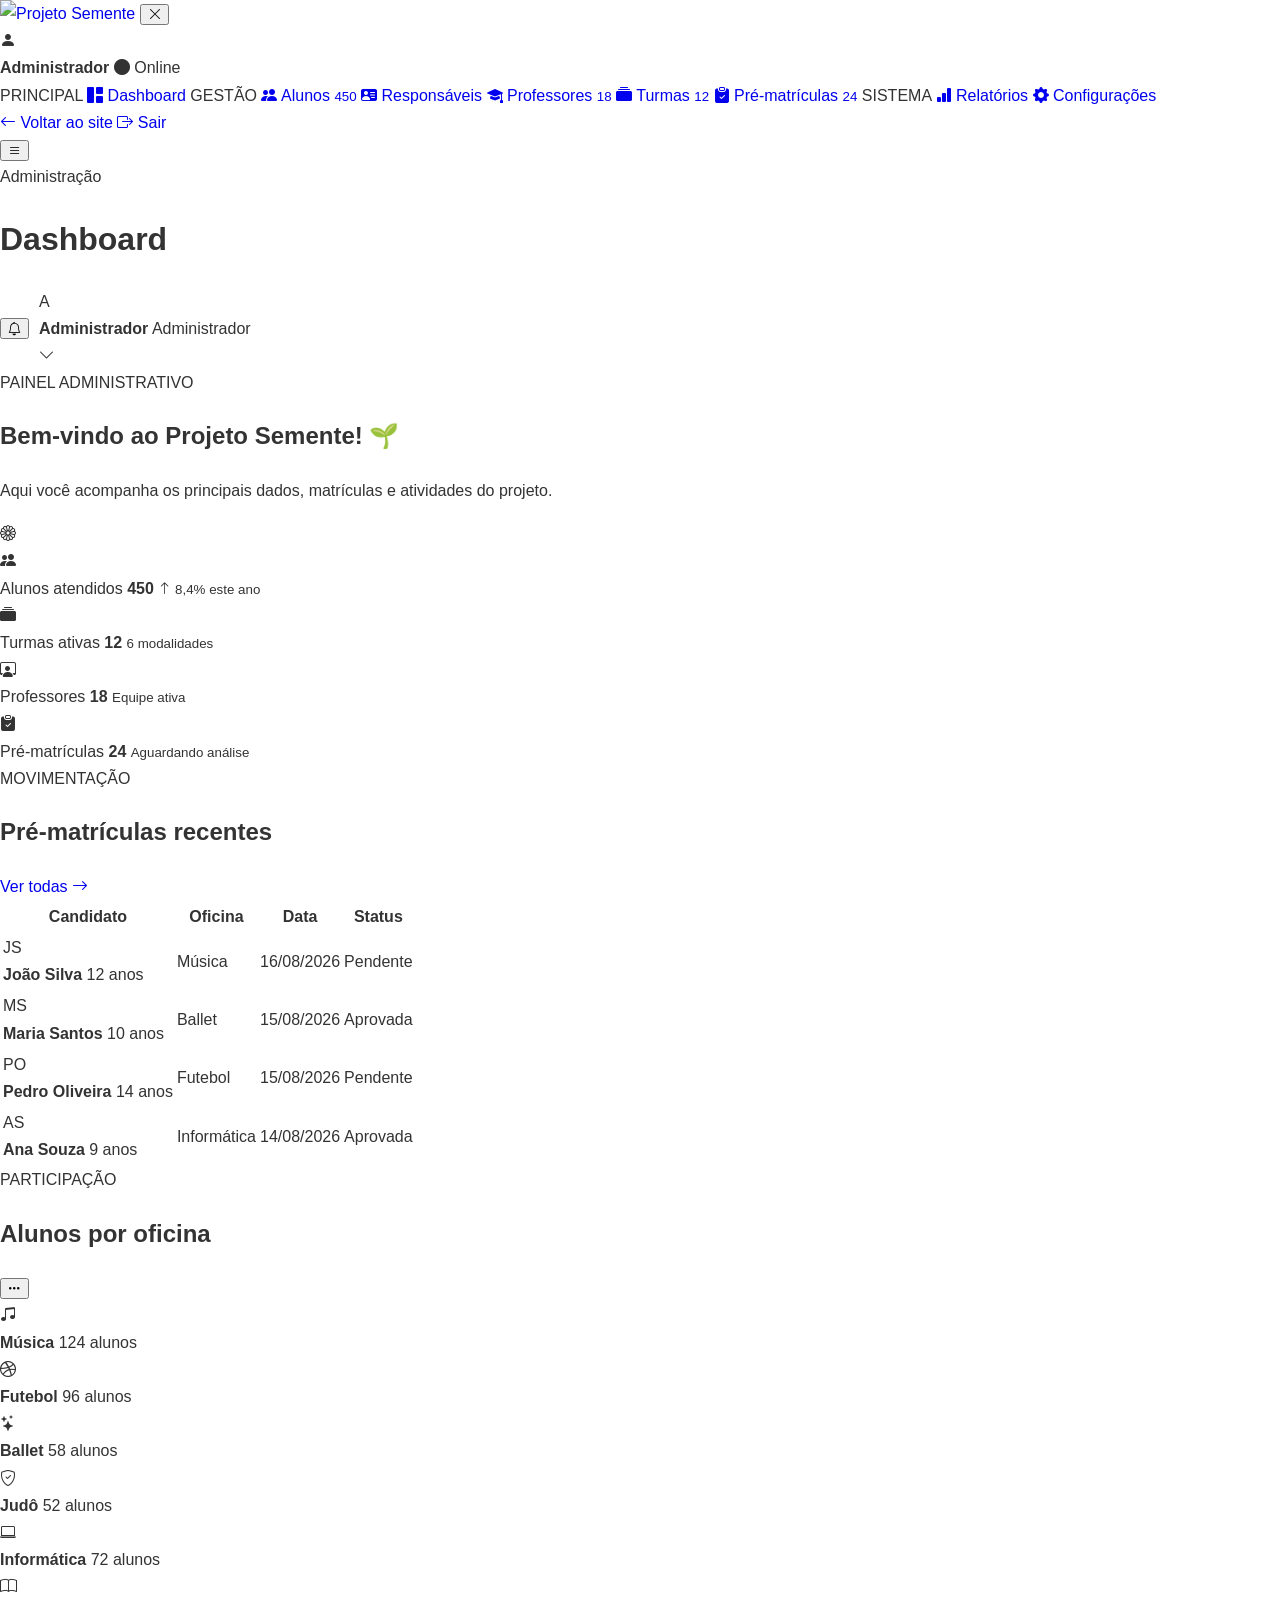
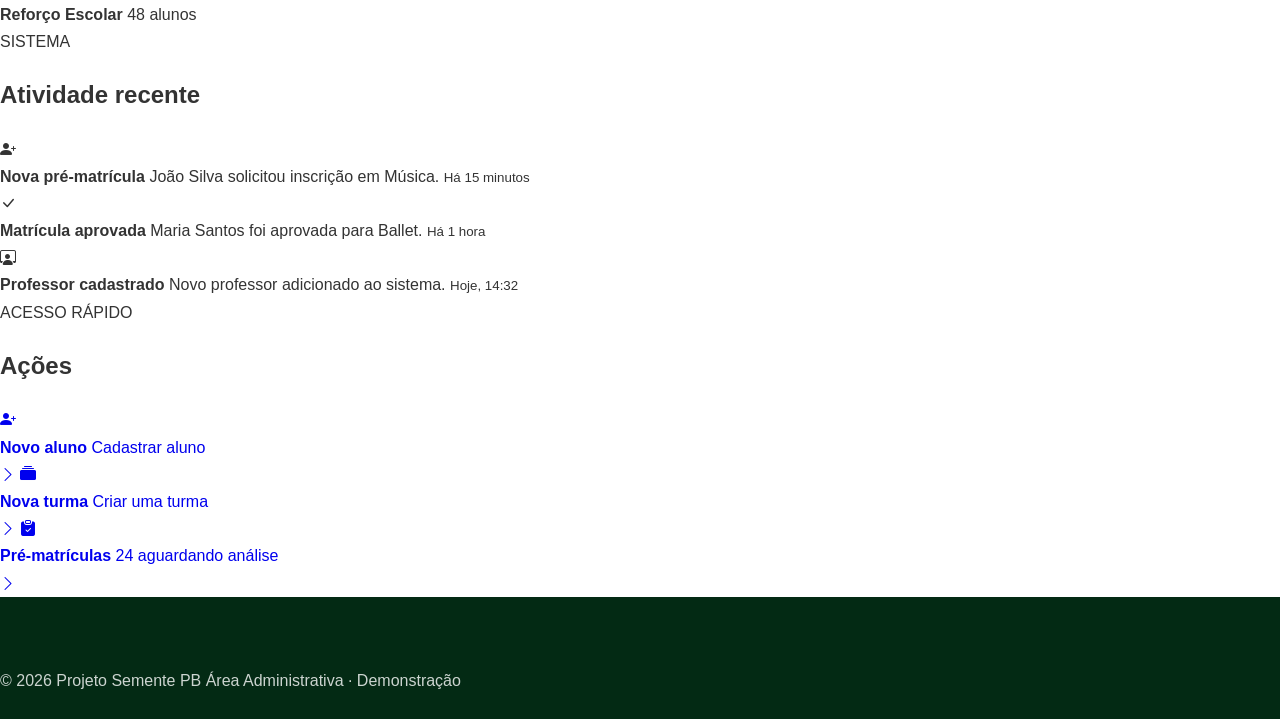
==== commit 5265ddc0: "Create index.html" ====
--- a/index.html
+++ b/index.html
@@ -1,1158 +1,1158 @@
-<!DOCTYPE html>
-<html lang="pt-BR">
-
-<head>
-    <meta charset="UTF-8">
-
-    <meta name="viewport" content="width=device-width, initial-scale=1.0">
-
-    <title>Dashboard | Projeto Semente</title>
-
-    <meta name="description"
-          content="Área administrativa do Projeto Semente">
-
-    <meta name="theme-color" content="#05401F">
-
-    <!-- Bootstrap Icons -->
-    <link
-        rel="stylesheet"
-        href="https://cdn.jsdelivr.net/npm/bootstrap-icons@1.13.1/font/bootstrap-icons.min.css"
-    >
-
-    <!-- CSS público -->
-    <link rel="stylesheet" href="../assets/css/style.css">
-
-    <!-- CSS administrativo -->
-    <link rel="stylesheet" href="../assets/css/admin.css">
-</head>
-
-<body class="admin-body">
-
-    <!-- =========================================================
-         SIDEBAR
-    ========================================================== -->
-
-    <aside class="admin-sidebar" id="adminSidebar">
-
-        <div class="admin-brand">
-
-            <a href="../index.html" class="admin-logo">
-
-                <img
-                    src="../assets/img/logo1.png"
-                    alt="Projeto Semente"
-                >
-
-            </a>
-
-            <button
-                class="sidebar-close"
-                id="sidebarClose"
-                aria-label="Fechar menu"
-            >
-                <i class="bi bi-x-lg"></i>
-            </button>
-
-        </div>
-
-
-        <div class="admin-profile">
-
-            <div class="profile-avatar">
-                <i class="bi bi-person-fill"></i>
-            </div>
-
-            <div class="profile-info">
-
-                <strong>Administrador</strong>
-
-                <span>
-                    <i class="bi bi-circle-fill"></i>
-                    Online
-                </span>
-
-            </div>
-
-        </div>
-
-
-        <nav class="admin-nav">
-
-            <span class="nav-title">
-                PRINCIPAL
-            </span>
-
-            <a href="index.html" class="admin-nav-link active">
-
-                <i class="bi bi-grid-1x2-fill"></i>
-
-                <span>Dashboard</span>
-
-            </a>
-
-
-            <span class="nav-title">
-                GESTÃO
-            </span>
-
-            <a href="#" class="admin-nav-link">
-
-                <i class="bi bi-people-fill"></i>
-
-                <span>Alunos</span>
-
-                <small>450</small>
-
-            </a>
-
-
-            <a href="#" class="admin-nav-link">
-
-                <i class="bi bi-person-vcard-fill"></i>
-
-                <span>Responsáveis</span>
-
-            </a>
-
-
-            <a href="#" class="admin-nav-link">
-
-                <i class="bi bi-mortarboard-fill"></i>
-
-                <span>Professores</span>
-
-                <small>18</small>
-
-            </a>
-
-
-            <a href="#" class="admin-nav-link">
-
-                <i class="bi bi-collection-fill"></i>
-
-                <span>Turmas</span>
-
-                <small>12</small>
-
-            </a>
-
-
-            <a href="#" class="admin-nav-link">
-
-                <i class="bi bi-clipboard-check-fill"></i>
-
-                <span>Pré-matrículas</span>
-
-                <small class="nav-badge">24</small>
-
-            </a>
-
-
-            <span class="nav-title">
-                SISTEMA
-            </span>
-
-
-            <a href="#" class="admin-nav-link">
-
-                <i class="bi bi-bar-chart-fill"></i>
-
-                <span>Relatórios</span>
-
-            </a>
-
-
-            <a href="#" class="admin-nav-link">
-
-                <i class="bi bi-gear-fill"></i>
-
-                <span>Configurações</span>
-
-            </a>
-
-        </nav>
-
-
-        <div class="sidebar-footer">
-
-            <a href="../index.html" class="back-site">
-
-                <i class="bi bi-arrow-left"></i>
-
-                Voltar ao site
-
-            </a>
-
-
-            <a href="../index.html" class="logout-link">
-
-                <i class="bi bi-box-arrow-right"></i>
-
-                Sair
-
-            </a>
-
-        </div>
-
-    </aside>
-
-
-    <!-- =========================================================
-         ÁREA PRINCIPAL
-    ========================================================== -->
-
-    <main class="admin-main">
-
-
-        <!-- HEADER -->
-
-        <header class="admin-header">
-
-            <div class="header-left">
-
-                <button
-                    class="sidebar-toggle"
-                    id="sidebarToggle"
-                    aria-label="Abrir menu"
-                >
-                    <i class="bi bi-list"></i>
-                </button>
-
-
-                <div>
-
-                    <span class="breadcrumb">
-                        Administração
-                    </span>
-
-                    <h1>Dashboard</h1>
-
-                </div>
-
-            </div>
-
-
-            <div class="header-actions">
-
-                <button
-                    class="header-icon"
-                    aria-label="Notificações"
-                >
-
-                    <i class="bi bi-bell"></i>
-
-                    <span class="notification-dot"></span>
-
-                </button>
-
-
-                <div class="admin-user">
-
-                    <div class="user-avatar">
-                        A
-                    </div>
-
-                    <div class="user-data">
-
-                        <strong>Administrador</strong>
-
-                        <span>Administrador</span>
-
-                    </div>
-
-                    <i class="bi bi-chevron-down"></i>
-
-                </div>
-
-            </div>
-
-        </header>
-
-
-        <!-- CONTEÚDO -->
-
-        <section class="admin-content">
-
-
-            <!-- BOAS-VINDAS -->
-
-            <div class="welcome-box">
-
-                <div>
-
-                    <span class="welcome-label">
-                        PAINEL ADMINISTRATIVO
-                    </span>
-
-                    <h2>
-                        Bem-vindo ao Projeto Semente! 🌱
-                    </h2>
-
-                    <p>
-                        Aqui você acompanha os principais dados,
-                        matrículas e atividades do projeto.
-                    </p>
-
-                </div>
-
-
-                <div class="welcome-icon">
-
-                    <i class="bi bi-flower1"></i>
-
-                </div>
-
-            </div>
-
-
-            <!-- =================================================
-                 CARDS
-            ================================================== -->
-
-            <div class="stats-grid">
-
-
-                <article class="stat-card">
-
-                    <div class="stat-icon green">
-
-                        <i class="bi bi-people-fill"></i>
-
-                    </div>
-
-                    <div class="stat-info">
-
-                        <span>Alunos atendidos</span>
-
-                        <strong>450</strong>
-
-                        <small class="positive">
-
-                            <i class="bi bi-arrow-up"></i>
-
-                            8,4% este ano
-
-                        </small>
-
-                    </div>
-
-                </article>
-
-
-                <article class="stat-card">
-
-                    <div class="stat-icon blue">
-
-                        <i class="bi bi-collection-fill"></i>
-
-                    </div>
-
-                    <div class="stat-info">
-
-                        <span>Turmas ativas</span>
-
-                        <strong>12</strong>
-
-                        <small>
-
-                            6 modalidades
-
-                        </small>
-
-                    </div>
-
-                </article>
-
-
-                <article class="stat-card">
-
-                    <div class="stat-icon orange">
-
-                        <i class="bi bi-person-workspace"></i>
-
-                    </div>
-
-                    <div class="stat-info">
-
-                        <span>Professores</span>
-
-                        <strong>18</strong>
-
-                        <small>
-
-                            Equipe ativa
-
-                        </small>
-
-                    </div>
-
-                </article>
-
-
-                <article class="stat-card">
-
-                    <div class="stat-icon purple">
-
-                        <i class="bi bi-clipboard-check-fill"></i>
-
-                    </div>
-
-                    <div class="stat-info">
-
-                        <span>Pré-matrículas</span>
-
-                        <strong>24</strong>
-
-                        <small class="attention">
-
-                            Aguardando análise
-
-                        </small>
-
-                    </div>
-
-                </article>
-
-
-            </div>
-
-
-            <!-- =================================================
-                 GRID PRINCIPAL
-            ================================================== -->
-
-            <div class="dashboard-grid">
-
-
-                <!-- PRÉ-MATRÍCULAS -->
-
-                <section class="admin-panel">
-
-                    <div class="panel-header">
-
-                        <div>
-
-                            <span class="panel-label">
-                                MOVIMENTAÇÃO
-                            </span>
-
-                            <h2>
-                                Pré-matrículas recentes
-                            </h2>
-
-                        </div>
-
-
-                        <a href="#" class="panel-link">
-
-                            Ver todas
-
-                            <i class="bi bi-arrow-right"></i>
-
-                        </a>
-
-                    </div>
-
-
-                    <div class="table-wrapper">
-
-                        <table class="admin-table">
-
-                            <thead>
-
-                                <tr>
-
-                                    <th>Candidato</th>
-
-                                    <th>Oficina</th>
-
-                                    <th>Data</th>
-
-                                    <th>Status</th>
-
-                                </tr>
-
-                            </thead>
-
-
-                            <tbody>
-
-
-                                <tr>
-
-                                    <td>
-
-                                        <div class="table-person">
-
-                                            <div class="person-avatar">
-                                                JS
-                                            </div>
-
-                                            <div>
-
-                                                <strong>
-                                                    João Silva
-                                                </strong>
-
-                                                <span>
-                                                    12 anos
-                                                </span>
-
-                                            </div>
-
-                                        </div>
-
-                                    </td>
-
-
-                                    <td>
-                                        Música
-                                    </td>
-
-
-                                    <td>
-                                        16/08/2026
-                                    </td>
-
-
-                                    <td>
-
-                                        <span class="status pending">
-                                            Pendente
-                                        </span>
-
-                                    </td>
-
-                                </tr>
-
-
-                                <tr>
-
-                                    <td>
-
-                                        <div class="table-person">
-
-                                            <div class="person-avatar">
-                                                MS
-                                            </div>
-
-                                            <div>
-
-                                                <strong>
-                                                    Maria Santos
-                                                </strong>
-
-                                                <span>
-                                                    10 anos
-                                                </span>
-
-                                            </div>
-
-                                        </div>
-
-                                    </td>
-
-
-                                    <td>
-                                        Ballet
-                                    </td>
-
-
-                                    <td>
-                                        15/08/2026
-                                    </td>
-
-
-                                    <td>
-
-                                        <span class="status approved">
-                                            Aprovada
-                                        </span>
-
-                                    </td>
-
-                                </tr>
-
-
-                                <tr>
-
-                                    <td>
-
-                                        <div class="table-person">
-
-                                            <div class="person-avatar">
-                                                PO
-                                            </div>
-
-                                            <div>
-
-                                                <strong>
-                                                    Pedro Oliveira
-                                                </strong>
-
-                                                <span>
-                                                    14 anos
-                                                </span>
-
-                                            </div>
-
-                                        </div>
-
-                                    </td>
-
-
-                                    <td>
-                                        Futebol
-                                    </td>
-
-
-                                    <td>
-                                        15/08/2026
-                                    </td>
-
-
-                                    <td>
-
-                                        <span class="status pending">
-                                            Pendente
-                                        </span>
-
-                                    </td>
-
-                                </tr>
-
-
-                                <tr>
-
-                                    <td>
-
-                                        <div class="table-person">
-
-                                            <div class="person-avatar">
-                                                AS
-                                            </div>
-
-                                            <div>
-
-                                                <strong>
-                                                    Ana Souza
-                                                </strong>
-
-                                                <span>
-                                                    9 anos
-                                                </span>
-
-                                            </div>
-
-                                        </div>
-
-                                    </td>
-
-
-                                    <td>
-                                        Informática
-                                    </td>
-
-
-                                    <td>
-                                        14/08/2026
-                                    </td>
-
-
-                                    <td>
-
-                                        <span class="status approved">
-                                            Aprovada
-                                        </span>
-
-                                    </td>
-
-                                </tr>
-
-                            </tbody>
-
-                        </table>
-
-                    </div>
-
-                </section>
-
-
-                <!-- =================================================
-                     DISTRIBUIÇÃO DAS OFICINAS
-                ================================================== -->
-
-                <section class="admin-panel">
-
-                    <div class="panel-header">
-
-                        <div>
-
-                            <span class="panel-label">
-                                PARTICIPAÇÃO
-                            </span>
-
-                            <h2>
-                                Alunos por oficina
-                            </h2>
-
-                        </div>
-
-                        <button
-                            class="panel-menu"
-                            aria-label="Mais opções"
-                        >
-
-                            <i class="bi bi-three-dots"></i>
-
-                        </button>
-
-                    </div>
-
-
-                    <div class="workshop-list">
-
-
-                        <div class="workshop-item">
-
-                            <div class="workshop-info">
-
-                                <span class="workshop-icon music">
-                                    <i class="bi bi-music-note-beamed"></i>
-                                </span>
-
-                                <div>
-
-                                    <strong>Música</strong>
-
-                                    <span>124 alunos</span>
-
-                                </div>
-
-                            </div>
-
-
-                            <div class="progress">
-
-                                <div
-                                    class="progress-bar"
-                                    style="width: 82%"
-                                ></div>
-
-                            </div>
-
-                        </div>
-
-
-                        <div class="workshop-item">
-
-                            <div class="workshop-info">
-
-                                <span class="workshop-icon football">
-                                    <i class="bi bi-dribbble"></i>
-                                </span>
-
-                                <div>
-
-                                    <strong>Futebol</strong>
-
-                                    <span>96 alunos</span>
-
-                                </div>
-
-                            </div>
-
-
-                            <div class="progress">
-
-                                <div
-                                    class="progress-bar"
-                                    style="width: 68%"
-                                ></div>
-
-                            </div>
-
-                        </div>
-
-
-                        <div class="workshop-item">
-
-                            <div class="workshop-info">
-
-                                <span class="workshop-icon ballet">
-                                    <i class="bi bi-stars"></i>
-                                </span>
-
-                                <div>
-
-                                    <strong>Ballet</strong>
-
-                                    <span>58 alunos</span>
-
-                                </div>
-
-                            </div>
-
-
-                            <div class="progress">
-
-                                <div
-                                    class="progress-bar"
-                                    style="width: 48%"
-                                ></div>
-
-                            </div>
-
-                        </div>
-
-
-                        <div class="workshop-item">
-
-                            <div class="workshop-info">
-
-                                <span class="workshop-icon judo">
-                                    <i class="bi bi-shield-check"></i>
-                                </span>
-
-                                <div>
-
-                                    <strong>Judô</strong>
-
-                                    <span>52 alunos</span>
-
-                                </div>
-
-                            </div>
-
-
-                            <div class="progress">
-
-                                <div
-                                    class="progress-bar"
-                                    style="width: 43%"
-                                ></div>
-
-                            </div>
-
-                        </div>
-
-
-                        <div class="workshop-item">
-
-                            <div class="workshop-info">
-
-                                <span class="workshop-icon computer">
-                                    <i class="bi bi-laptop"></i>
-                                </span>
-
-                                <div>
-
-                                    <strong>Informática</strong>
-
-                                    <span>72 alunos</span>
-
-                                </div>
-
-                            </div>
-
-
-                            <div class="progress">
-
-                                <div
-                                    class="progress-bar"
-                                    style="width: 57%"
-                                ></div>
-
-                            </div>
-
-                        </div>
-
-
-                        <div class="workshop-item">
-
-                            <div class="workshop-info">
-
-                                <span class="workshop-icon school">
-                                    <i class="bi bi-book"></i>
-                                </span>
-
-                                <div>
-
-                                    <strong>Reforço Escolar</strong>
-
-                                    <span>48 alunos</span>
-
-                                </div>
-
-                            </div>
-
-
-                            <div class="progress">
-
-                                <div
-                                    class="progress-bar"
-                                    style="width: 39%"
-                                ></div>
-
-                            </div>
-
-                        </div>
-
-
-                    </div>
-
-                </section>
-
-            </div>
-
-
-            <!-- =================================================
-                 ATIVIDADES + ACESSOS RÁPIDOS
-            ================================================== -->
-
-            <div class="bottom-grid">
-
-
-                <section class="admin-panel">
-
-                    <div class="panel-header">
-
-                        <div>
-
-                            <span class="panel-label">
-                                SISTEMA
-                            </span>
-
-                            <h2>
-                                Atividade recente
-                            </h2>
-
-                        </div>
-
-                    </div>
-
-
-                    <div class="activity-list">
-
-
-                        <div class="activity">
-
-                            <div class="activity-icon green">
-
-                                <i class="bi bi-person-plus-fill"></i>
-
-                            </div>
-
-                            <div class="activity-text">
-
-                                <strong>
-                                    Nova pré-matrícula
-                                </strong>
-
-                                <span>
-                                    João Silva solicitou inscrição em Música.
-                                </span>
-
-                                <small>
-                                    Há 15 minutos
-                                </small>
-
-                            </div>
-
-                        </div>
-
-
-                        <div class="activity">
-
-                            <div class="activity-icon blue">
-
-                                <i class="bi bi-check-lg"></i>
-
-                            </div>
-
-                            <div class="activity-text">
-
-                                <strong>
-                                    Matrícula aprovada
-                                </strong>
-
-                                <span>
-                                    Maria Santos foi aprovada para Ballet.
-                                </span>
-
-                                <small>
-                                    Há 1 hora
-                                </small>
-
-                            </div>
-
-                        </div>
-
-
-                        <div class="activity">
-
-                            <div class="activity-icon orange">
-
-                                <i class="bi bi-person-workspace"></i>
-
-                            </div>
-
-                            <div class="activity-text">
-
-                                <strong>
-                                    Professor cadastrado
-                                </strong>
-
-                                <span>
-                                    Novo professor adicionado ao sistema.
-                                </span>
-
-                                <small>
-                                    Hoje, 14:32
-                                </small>
-
-                            </div>
-
-                        </div>
-
-                    </div>
-
-                </section>
-
-
-                <section class="admin-panel quick-panel">
-
-                    <div class="panel-header">
-
-                        <div>
-
-                            <span class="panel-label">
-                                ACESSO RÁPIDO
-                            </span>
-
-                            <h2>
-                                Ações
-                            </h2>
-
-                        </div>
-
-                    </div>
-
-
-                    <div class="quick-actions">
-
-
-                        <a href="#" class="quick-action">
-
-                            <span class="quick-action-icon green">
-
-                                <i class="bi bi-person-plus-fill"></i>
-
-                            </span>
-
-                            <div>
-
-                                <strong>
-                                    Novo aluno
-                                </strong>
-
-                                <span>
-                                    Cadastrar aluno
-                                </span>
-
-                            </div>
-
-                            <i class="bi bi-chevron-right"></i>
-
-                        </a>
-
-
-                        <a href="#" class="quick-action">
-
-                            <span class="quick-action-icon blue">
-
-                                <i class="bi bi-collection-fill"></i>
-
-                            </span>
-
-                            <div>
-
-                                <strong>
-                                    Nova turma
-                                </strong>
-
-                                <span>
-                                    Criar uma turma
-                                </span>
-
-                            </div>
-
-                            <i class="bi bi-chevron-right"></i>
-
-                        </a>
-
-
-                        <a href="#" class="quick-action">
-
-                            <span class="quick-action-icon orange">
-
-                                <i class="bi bi-clipboard-check-fill"></i>
-
-                            </span>
-
-                            <div>
-
-                                <strong>
-                                    Pré-matrículas
-                                </strong>
-
-                                <span>
-                                    24 aguardando análise
-                                </span>
-
-                            </div>
-
-                            <i class="bi bi-chevron-right"></i>
-
-                        </a>
-
-
-                    </div>
-
-                </section>
-
-            </div>
-
-        </section>
-
-
-        <!-- FOOTER -->
-
-        <footer class="admin-footer">
-
-            <span>
-                © 2026 Projeto Semente PB
-            </span>
-
-            <span>
-                Área Administrativa · Demonstração
-            </span>
-
-        </footer>
-
-    </main>
-
-
-    <!-- Overlay mobile -->
-
-    <div
-        class="sidebar-overlay"
-        id="sidebarOverlay"
-    ></div>
-
-
-    <script src="../assets/js/admin.js"></script>
-
-</body>
-
-</html>+<!DOCTYPE html>
+<html lang="pt-BR">
+
+<head>
+    <meta charset="UTF-8">
+
+    <meta name="viewport" content="width=device-width, initial-scale=1.0">
+
+    <title>Dashboard | Projeto Semente</title>
+
+    <meta name="description"
+          content="Área administrativa do Projeto Semente">
+
+    <meta name="theme-color" content="#05401F">
+
+    <!-- Bootstrap Icons -->
+    <link
+        rel="stylesheet"
+        href="https://cdn.jsdelivr.net/npm/bootstrap-icons@1.13.1/font/bootstrap-icons.min.css"
+    >
+
+    <!-- CSS público -->
+    <link rel="stylesheet" href="../assets/css/style.css">
+
+    <!-- CSS administrativo -->
+    <link rel="stylesheet" href="../assets/css/admin.css">
+</head>
+
+<body class="admin-body">
+
+    <!-- =========================================================
+         SIDEBAR
+    ========================================================== -->
+
+    <aside class="admin-sidebar" id="adminSidebar">
+
+        <div class="admin-brand">
+
+            <a href="../index.html" class="admin-logo">
+
+                <img
+                    src="../assets/img/logo1.png"
+                    alt="Projeto Semente"
+                >
+
+            </a>
+
+            <button
+                class="sidebar-close"
+                id="sidebarClose"
+                aria-label="Fechar menu"
+            >
+                <i class="bi bi-x-lg"></i>
+            </button>
+
+        </div>
+
+
+        <div class="admin-profile">
+
+            <div class="profile-avatar">
+                <i class="bi bi-person-fill"></i>
+            </div>
+
+            <div class="profile-info">
+
+                <strong>Administrador</strong>
+
+                <span>
+                    <i class="bi bi-circle-fill"></i>
+                    Online
+                </span>
+
+            </div>
+
+        </div>
+
+
+        <nav class="admin-nav">
+
+            <span class="nav-title">
+                PRINCIPAL
+            </span>
+
+            <a href="index.html" class="admin-nav-link active">
+
+                <i class="bi bi-grid-1x2-fill"></i>
+
+                <span>Dashboard</span>
+
+            </a>
+
+
+            <span class="nav-title">
+                GESTÃO
+            </span>
+
+            <a href="#" class="admin-nav-link">
+
+                <i class="bi bi-people-fill"></i>
+
+                <span>Alunos</span>
+
+                <small>450</small>
+
+            </a>
+
+
+            <a href="#" class="admin-nav-link">
+
+                <i class="bi bi-person-vcard-fill"></i>
+
+                <span>Responsáveis</span>
+
+            </a>
+
+
+            <a href="#" class="admin-nav-link">
+
+                <i class="bi bi-mortarboard-fill"></i>
+
+                <span>Professores</span>
+
+                <small>18</small>
+
+            </a>
+
+
+            <a href="#" class="admin-nav-link">
+
+                <i class="bi bi-collection-fill"></i>
+
+                <span>Turmas</span>
+
+                <small>12</small>
+
+            </a>
+
+
+            <a href="#" class="admin-nav-link">
+
+                <i class="bi bi-clipboard-check-fill"></i>
+
+                <span>Pré-matrículas</span>
+
+                <small class="nav-badge">24</small>
+
+            </a>
+
+
+            <span class="nav-title">
+                SISTEMA
+            </span>
+
+
+            <a href="#" class="admin-nav-link">
+
+                <i class="bi bi-bar-chart-fill"></i>
+
+                <span>Relatórios</span>
+
+            </a>
+
+
+            <a href="#" class="admin-nav-link">
+
+                <i class="bi bi-gear-fill"></i>
+
+                <span>Configurações</span>
+
+            </a>
+
+        </nav>
+
+
+        <div class="sidebar-footer">
+
+            <a href="../index.html" class="back-site">
+
+                <i class="bi bi-arrow-left"></i>
+
+                Voltar ao site
+
+            </a>
+
+
+            <a href="../index.html" class="logout-link">
+
+                <i class="bi bi-box-arrow-right"></i>
+
+                Sair
+
+            </a>
+
+        </div>
+
+    </aside>
+
+
+    <!-- =========================================================
+         ÁREA PRINCIPAL
+    ========================================================== -->
+
+    <main class="admin-main">
+
+
+        <!-- HEADER -->
+
+        <header class="admin-header">
+
+            <div class="header-left">
+
+                <button
+                    class="sidebar-toggle"
+                    id="sidebarToggle"
+                    aria-label="Abrir menu"
+                >
+                    <i class="bi bi-list"></i>
+                </button>
+
+
+                <div>
+
+                    <span class="breadcrumb">
+                        Administração
+                    </span>
+
+                    <h1>Dashboard</h1>
+
+                </div>
+
+            </div>
+
+
+            <div class="header-actions">
+
+                <button
+                    class="header-icon"
+                    aria-label="Notificações"
+                >
+
+                    <i class="bi bi-bell"></i>
+
+                    <span class="notification-dot"></span>
+
+                </button>
+
+
+                <div class="admin-user">
+
+                    <div class="user-avatar">
+                        A
+                    </div>
+
+                    <div class="user-data">
+
+                        <strong>Administrador</strong>
+
+                        <span>Administrador</span>
+
+                    </div>
+
+                    <i class="bi bi-chevron-down"></i>
+
+                </div>
+
+            </div>
+
+        </header>
+
+
+        <!-- CONTEÚDO -->
+
+        <section class="admin-content">
+
+
+            <!-- BOAS-VINDAS -->
+
+            <div class="welcome-box">
+
+                <div>
+
+                    <span class="welcome-label">
+                        PAINEL ADMINISTRATIVO
+                    </span>
+
+                    <h2>
+                        Bem-vindo ao Projeto Semente! 🌱
+                    </h2>
+
+                    <p>
+                        Aqui você acompanha os principais dados,
+                        matrículas e atividades do projeto.
+                    </p>
+
+                </div>
+
+
+                <div class="welcome-icon">
+
+                    <i class="bi bi-flower1"></i>
+
+                </div>
+
+            </div>
+
+
+            <!-- =================================================
+                 CARDS
+            ================================================== -->
+
+            <div class="stats-grid">
+
+
+                <article class="stat-card">
+
+                    <div class="stat-icon green">
+
+                        <i class="bi bi-people-fill"></i>
+
+                    </div>
+
+                    <div class="stat-info">
+
+                        <span>Alunos atendidos</span>
+
+                        <strong>450</strong>
+
+                        <small class="positive">
+
+                            <i class="bi bi-arrow-up"></i>
+
+                            8,4% este ano
+
+                        </small>
+
+                    </div>
+
+                </article>
+
+
+                <article class="stat-card">
+
+                    <div class="stat-icon blue">
+
+                        <i class="bi bi-collection-fill"></i>
+
+                    </div>
+
+                    <div class="stat-info">
+
+                        <span>Turmas ativas</span>
+
+                        <strong>12</strong>
+
+                        <small>
+
+                            6 modalidades
+
+                        </small>
+
+                    </div>
+
+                </article>
+
+
+                <article class="stat-card">
+
+                    <div class="stat-icon orange">
+
+                        <i class="bi bi-person-workspace"></i>
+
+                    </div>
+
+                    <div class="stat-info">
+
+                        <span>Professores</span>
+
+                        <strong>18</strong>
+
+                        <small>
+
+                            Equipe ativa
+
+                        </small>
+
+                    </div>
+
+                </article>
+
+
+                <article class="stat-card">
+
+                    <div class="stat-icon purple">
+
+                        <i class="bi bi-clipboard-check-fill"></i>
+
+                    </div>
+
+                    <div class="stat-info">
+
+                        <span>Pré-matrículas</span>
+
+                        <strong>24</strong>
+
+                        <small class="attention">
+
+                            Aguardando análise
+
+                        </small>
+
+                    </div>
+
+                </article>
+
+
+            </div>
+
+
+            <!-- =================================================
+                 GRID PRINCIPAL
+            ================================================== -->
+
+            <div class="dashboard-grid">
+
+
+                <!-- PRÉ-MATRÍCULAS -->
+
+                <section class="admin-panel">
+
+                    <div class="panel-header">
+
+                        <div>
+
+                            <span class="panel-label">
+                                MOVIMENTAÇÃO
+                            </span>
+
+                            <h2>
+                                Pré-matrículas recentes
+                            </h2>
+
+                        </div>
+
+
+                        <a href="#" class="panel-link">
+
+                            Ver todas
+
+                            <i class="bi bi-arrow-right"></i>
+
+                        </a>
+
+                    </div>
+
+
+                    <div class="table-wrapper">
+
+                        <table class="admin-table">
+
+                            <thead>
+
+                                <tr>
+
+                                    <th>Candidato</th>
+
+                                    <th>Oficina</th>
+
+                                    <th>Data</th>
+
+                                    <th>Status</th>
+
+                                </tr>
+
+                            </thead>
+
+
+                            <tbody>
+
+
+                                <tr>
+
+                                    <td>
+
+                                        <div class="table-person">
+
+                                            <div class="person-avatar">
+                                                JS
+                                            </div>
+
+                                            <div>
+
+                                                <strong>
+                                                    João Silva
+                                                </strong>
+
+                                                <span>
+                                                    12 anos
+                                                </span>
+
+                                            </div>
+
+                                        </div>
+
+                                    </td>
+
+
+                                    <td>
+                                        Música
+                                    </td>
+
+
+                                    <td>
+                                        16/08/2026
+                                    </td>
+
+
+                                    <td>
+
+                                        <span class="status pending">
+                                            Pendente
+                                        </span>
+
+                                    </td>
+
+                                </tr>
+
+
+                                <tr>
+
+                                    <td>
+
+                                        <div class="table-person">
+
+                                            <div class="person-avatar">
+                                                MS
+                                            </div>
+
+                                            <div>
+
+                                                <strong>
+                                                    Maria Santos
+                                                </strong>
+
+                                                <span>
+                                                    10 anos
+                                                </span>
+
+                                            </div>
+
+                                        </div>
+
+                                    </td>
+
+
+                                    <td>
+                                        Ballet
+                                    </td>
+
+
+                                    <td>
+                                        15/08/2026
+                                    </td>
+
+
+                                    <td>
+
+                                        <span class="status approved">
+                                            Aprovada
+                                        </span>
+
+                                    </td>
+
+                                </tr>
+
+
+                                <tr>
+
+                                    <td>
+
+                                        <div class="table-person">
+
+                                            <div class="person-avatar">
+                                                PO
+                                            </div>
+
+                                            <div>
+
+                                                <strong>
+                                                    Pedro Oliveira
+                                                </strong>
+
+                                                <span>
+                                                    14 anos
+                                                </span>
+
+                                            </div>
+
+                                        </div>
+
+                                    </td>
+
+
+                                    <td>
+                                        Futebol
+                                    </td>
+
+
+                                    <td>
+                                        15/08/2026
+                                    </td>
+
+
+                                    <td>
+
+                                        <span class="status pending">
+                                            Pendente
+                                        </span>
+
+                                    </td>
+
+                                </tr>
+
+
+                                <tr>
+
+                                    <td>
+
+                                        <div class="table-person">
+
+                                            <div class="person-avatar">
+                                                AS
+                                            </div>
+
+                                            <div>
+
+                                                <strong>
+                                                    Ana Souza
+                                                </strong>
+
+                                                <span>
+                                                    9 anos
+                                                </span>
+
+                                            </div>
+
+                                        </div>
+
+                                    </td>
+
+
+                                    <td>
+                                        Informática
+                                    </td>
+
+
+                                    <td>
+                                        14/08/2026
+                                    </td>
+
+
+                                    <td>
+
+                                        <span class="status approved">
+                                            Aprovada
+                                        </span>
+
+                                    </td>
+
+                                </tr>
+
+                            </tbody>
+
+                        </table>
+
+                    </div>
+
+                </section>
+
+
+                <!-- =================================================
+                     DISTRIBUIÇÃO DAS OFICINAS
+                ================================================== -->
+
+                <section class="admin-panel">
+
+                    <div class="panel-header">
+
+                        <div>
+
+                            <span class="panel-label">
+                                PARTICIPAÇÃO
+                            </span>
+
+                            <h2>
+                                Alunos por oficina
+                            </h2>
+
+                        </div>
+
+                        <button
+                            class="panel-menu"
+                            aria-label="Mais opções"
+                        >
+
+                            <i class="bi bi-three-dots"></i>
+
+                        </button>
+
+                    </div>
+
+
+                    <div class="workshop-list">
+
+
+                        <div class="workshop-item">
+
+                            <div class="workshop-info">
+
+                                <span class="workshop-icon music">
+                                    <i class="bi bi-music-note-beamed"></i>
+                                </span>
+
+                                <div>
+
+                                    <strong>Música</strong>
+
+                                    <span>124 alunos</span>
+
+                                </div>
+
+                            </div>
+
+
+                            <div class="progress">
+
+                                <div
+                                    class="progress-bar"
+                                    style="width: 82%"
+                                ></div>
+
+                            </div>
+
+                        </div>
+
+
+                        <div class="workshop-item">
+
+                            <div class="workshop-info">
+
+                                <span class="workshop-icon football">
+                                    <i class="bi bi-dribbble"></i>
+                                </span>
+
+                                <div>
+
+                                    <strong>Futebol</strong>
+
+                                    <span>96 alunos</span>
+
+                                </div>
+
+                            </div>
+
+
+                            <div class="progress">
+
+                                <div
+                                    class="progress-bar"
+                                    style="width: 68%"
+                                ></div>
+
+                            </div>
+
+                        </div>
+
+
+                        <div class="workshop-item">
+
+                            <div class="workshop-info">
+
+                                <span class="workshop-icon ballet">
+                                    <i class="bi bi-stars"></i>
+                                </span>
+
+                                <div>
+
+                                    <strong>Ballet</strong>
+
+                                    <span>58 alunos</span>
+
+                                </div>
+
+                            </div>
+
+
+                            <div class="progress">
+
+                                <div
+                                    class="progress-bar"
+                                    style="width: 48%"
+                                ></div>
+
+                            </div>
+
+                        </div>
+
+
+                        <div class="workshop-item">
+
+                            <div class="workshop-info">
+
+                                <span class="workshop-icon judo">
+                                    <i class="bi bi-shield-check"></i>
+                                </span>
+
+                                <div>
+
+                                    <strong>Judô</strong>
+
+                                    <span>52 alunos</span>
+
+                                </div>
+
+                            </div>
+
+
+                            <div class="progress">
+
+                                <div
+                                    class="progress-bar"
+                                    style="width: 43%"
+                                ></div>
+
+                            </div>
+
+                        </div>
+
+
+                        <div class="workshop-item">
+
+                            <div class="workshop-info">
+
+                                <span class="workshop-icon computer">
+                                    <i class="bi bi-laptop"></i>
+                                </span>
+
+                                <div>
+
+                                    <strong>Informática</strong>
+
+                                    <span>72 alunos</span>
+
+                                </div>
+
+                            </div>
+
+
+                            <div class="progress">
+
+                                <div
+                                    class="progress-bar"
+                                    style="width: 57%"
+                                ></div>
+
+                            </div>
+
+                        </div>
+
+
+                        <div class="workshop-item">
+
+                            <div class="workshop-info">
+
+                                <span class="workshop-icon school">
+                                    <i class="bi bi-book"></i>
+                                </span>
+
+                                <div>
+
+                                    <strong>Reforço Escolar</strong>
+
+                                    <span>48 alunos</span>
+
+                                </div>
+
+                            </div>
+
+
+                            <div class="progress">
+
+                                <div
+                                    class="progress-bar"
+                                    style="width: 39%"
+                                ></div>
+
+                            </div>
+
+                        </div>
+
+
+                    </div>
+
+                </section>
+
+            </div>
+
+
+            <!-- =================================================
+                 ATIVIDADES + ACESSOS RÁPIDOS
+            ================================================== -->
+
+            <div class="bottom-grid">
+
+
+                <section class="admin-panel">
+
+                    <div class="panel-header">
+
+                        <div>
+
+                            <span class="panel-label">
+                                SISTEMA
+                            </span>
+
+                            <h2>
+                                Atividade recente
+                            </h2>
+
+                        </div>
+
+                    </div>
+
+
+                    <div class="activity-list">
+
+
+                        <div class="activity">
+
+                            <div class="activity-icon green">
+
+                                <i class="bi bi-person-plus-fill"></i>
+
+                            </div>
+
+                            <div class="activity-text">
+
+                                <strong>
+                                    Nova pré-matrícula
+                                </strong>
+
+                                <span>
+                                    João Silva solicitou inscrição em Música.
+                                </span>
+
+                                <small>
+                                    Há 15 minutos
+                                </small>
+
+                            </div>
+
+                        </div>
+
+
+                        <div class="activity">
+
+                            <div class="activity-icon blue">
+
+                                <i class="bi bi-check-lg"></i>
+
+                            </div>
+
+                            <div class="activity-text">
+
+                                <strong>
+                                    Matrícula aprovada
+                                </strong>
+
+                                <span>
+                                    Maria Santos foi aprovada para Ballet.
+                                </span>
+
+                                <small>
+                                    Há 1 hora
+                                </small>
+
+                            </div>
+
+                        </div>
+
+
+                        <div class="activity">
+
+                            <div class="activity-icon orange">
+
+                                <i class="bi bi-person-workspace"></i>
+
+                            </div>
+
+                            <div class="activity-text">
+
+                                <strong>
+                                    Professor cadastrado
+                                </strong>
+
+                                <span>
+                                    Novo professor adicionado ao sistema.
+                                </span>
+
+                                <small>
+                                    Hoje, 14:32
+                                </small>
+
+                            </div>
+
+                        </div>
+
+                    </div>
+
+                </section>
+
+
+                <section class="admin-panel quick-panel">
+
+                    <div class="panel-header">
+
+                        <div>
+
+                            <span class="panel-label">
+                                ACESSO RÁPIDO
+                            </span>
+
+                            <h2>
+                                Ações
+                            </h2>
+
+                        </div>
+
+                    </div>
+
+
+                    <div class="quick-actions">
+
+
+                        <a href="#" class="quick-action">
+
+                            <span class="quick-action-icon green">
+
+                                <i class="bi bi-person-plus-fill"></i>
+
+                            </span>
+
+                            <div>
+
+                                <strong>
+                                    Novo aluno
+                                </strong>
+
+                                <span>
+                                    Cadastrar aluno
+                                </span>
+
+                            </div>
+
+                            <i class="bi bi-chevron-right"></i>
+
+                        </a>
+
+
+                        <a href="#" class="quick-action">
+
+                            <span class="quick-action-icon blue">
+
+                                <i class="bi bi-collection-fill"></i>
+
+                            </span>
+
+                            <div>
+
+                                <strong>
+                                    Nova turma
+                                </strong>
+
+                                <span>
+                                    Criar uma turma
+                                </span>
+
+                            </div>
+
+                            <i class="bi bi-chevron-right"></i>
+
+                        </a>
+
+
+                        <a href="#" class="quick-action">
+
+                            <span class="quick-action-icon orange">
+
+                                <i class="bi bi-clipboard-check-fill"></i>
+
+                            </span>
+
+                            <div>
+
+                                <strong>
+                                    Pré-matrículas
+                                </strong>
+
+                                <span>
+                                    24 aguardando análise
+                                </span>
+
+                            </div>
+
+                            <i class="bi bi-chevron-right"></i>
+
+                        </a>
+
+
+                    </div>
+
+                </section>
+
+            </div>
+
+        </section>
+
+
+        <!-- FOOTER -->
+
+        <footer class="admin-footer">
+
+            <span>
+                © 2026 Projeto Semente PB
+            </span>
+
+            <span>
+                Área Administrativa · Demonstração
+            </span>
+
+        </footer>
+
+    </main>
+
+
+    <!-- Overlay mobile -->
+
+    <div
+        class="sidebar-overlay"
+        id="sidebarOverlay"
+    ></div>
+
+
+    <script src="../assets/js/admin.js"></script>
+
+</body>
+
+</html>
--- a/assets/css/style.css
+++ b/assets/css/style.css
@@ -0,0 +1,1697 @@
+  /* ==============================================================
+   PROJETO SEMENTE
+   STYLE.CSS
+   Página institucional + pré-matrícula + login
+============================================================== */
+
+
+/* ==============================================================
+   BASE
+============================================================== */
+
+html {
+    scroll-behavior: smooth;
+}
+
+body {
+    margin: 0;
+    font-family: 'Nunito', sans-serif;
+    color: #333;
+    background: #fff;
+    line-height: 1.7;
+}
+
+img {
+    max-width: 100%;
+}
+
+a {
+    text-decoration: none;
+}
+
+button,
+input,
+select,
+textarea {
+    font-family: inherit;
+}
+
+
+/* ==============================================================
+   CONTAINER
+============================================================== */
+
+.container {
+    width: min(1180px, 92%);
+    margin: 0 auto;
+}
+
+
+/* ==============================================================
+   SEÇÕES
+============================================================== */
+
+.section {
+    padding: 100px 0;
+}
+
+
+/* ==============================================================
+   TÍTULOS
+============================================================== */
+
+.titulo-central {
+    max-width: 800px;
+    margin: 0 auto 55px;
+    text-align: center;
+}
+
+.titulo-central > span {
+    display: block;
+    margin-bottom: 8px;
+    color: #8DA632;
+    font-family: 'Poppins', sans-serif;
+    font-size: 13px;
+    font-weight: 700;
+    letter-spacing: 2px;
+}
+
+.titulo-central h2 {
+    margin: 0;
+    color: #05401F;
+    font-family: 'Poppins', sans-serif;
+    font-size: clamp(28px, 4vw, 42px);
+    line-height: 1.25;
+}
+
+.titulo-central p {
+    max-width: 720px;
+    margin: 20px auto 0;
+    color: #666;
+}
+
+.linha-verde {
+    width: 65px;
+    height: 4px;
+    margin: 18px auto;
+    border-radius: 20px;
+    background: #8DA632;
+}
+
+.linha-branca {
+    width: 65px;
+    height: 4px;
+    margin: 18px auto;
+    border-radius: 20px;
+    background: #fff;
+}
+
+
+/* ==============================================================
+   BOTÕES
+============================================================== */
+
+.btn {
+    display: inline-flex;
+    align-items: center;
+    justify-content: center;
+    gap: 8px;
+
+    min-height: 48px;
+    padding: 0 25px;
+
+    border: 2px solid #05401F;
+    border-radius: 8px;
+
+    background: #05401F;
+    color: #fff;
+
+    font-family: 'Poppins', sans-serif;
+    font-size: 14px;
+    font-weight: 600;
+
+    cursor: pointer;
+
+    transition:
+        background .3s ease,
+        color .3s ease,
+        transform .3s ease,
+        box-shadow .3s ease;
+}
+
+.btn:hover {
+    background: #8DA632;
+    border-color: #8DA632;
+    color: #fff;
+    transform: translateY(-2px);
+    box-shadow: 0 8px 20px rgba(5, 64, 31, .15);
+}
+
+.btn-outline {
+    display: inline-flex;
+    align-items: center;
+    justify-content: center;
+
+    min-height: 48px;
+    padding: 0 25px;
+
+    border: 2px solid #fff;
+    border-radius: 8px;
+
+    color: #fff;
+
+    font-family: 'Poppins', sans-serif;
+    font-size: 14px;
+    font-weight: 600;
+
+    transition: .3s ease;
+}
+
+.btn-outline:hover {
+    background: #fff;
+    color: #05401F;
+}
+
+.btn-full {
+    width: 100%;
+}
+
+
+/* ==============================================================
+   HEADER
+============================================================== */
+
+#header {
+    position: fixed;
+    z-index: 1000;
+    top: 0;
+    left: 0;
+
+    width: 100%;
+
+    background: rgba(255, 255, 255, .97);
+
+    box-shadow: 0 2px 20px rgba(0, 0, 0, .06);
+
+    backdrop-filter: blur(10px);
+}
+
+.header-container {
+    display: flex;
+    align-items: center;
+    justify-content: space-between;
+
+    min-height: 78px;
+}
+
+.logo img {
+    display: block;
+    width: 150px;
+    max-height: 58px;
+    object-fit: contain;
+}
+
+
+/* ==============================================================
+   MENU
+============================================================== */
+
+#menu ul {
+    display: flex;
+    align-items: center;
+    gap: 28px;
+
+    margin: 0;
+    padding: 0;
+
+    list-style: none;
+}
+
+#menu a {
+    position: relative;
+
+    color: #333;
+
+    font-family: 'Poppins', sans-serif;
+    font-size: 13px;
+    font-weight: 500;
+
+    transition: color .3s ease;
+}
+
+#menu a::after {
+    content: "";
+
+    position: absolute;
+    left: 0;
+    bottom: -8px;
+
+    width: 0;
+    height: 2px;
+
+    background: #8DA632;
+
+    transition: width .3s ease;
+}
+
+#menu a:hover {
+    color: #05401F;
+}
+
+#menu a:hover::after {
+    width: 100%;
+}
+
+
+/* ==============================================================
+   HEADER ACTIONS
+============================================================== */
+
+.header-actions {
+    display: flex;
+    align-items: center;
+    gap: 10px;
+}
+
+.btn-login {
+    display: inline-flex;
+    align-items: center;
+    gap: 7px;
+
+    color: #05401F;
+
+    font-family: 'Poppins', sans-serif;
+    font-size: 13px;
+    font-weight: 600;
+
+    transition: .3s ease;
+}
+
+.btn-login:hover {
+    color: #8DA632;
+}
+
+.header-actions .btn {
+    min-height: 42px;
+    padding: 0 18px;
+    font-size: 12px;
+}
+
+
+/* ==============================================================
+   MENU MOBILE
+============================================================== */
+
+.btn-menu {
+    display: none;
+
+    width: 42px;
+    height: 42px;
+
+    border: 0;
+    background: transparent;
+
+    color: #05401F;
+
+    font-size: 28px;
+
+    cursor: pointer;
+}
+
+
+/* ==============================================================
+   HERO
+============================================================== */
+
+.hero {
+    position: relative;
+
+    min-height: 760px;
+
+    display: flex;
+    align-items: center;
+
+    background:
+        linear-gradient(
+            rgba(5, 64, 31, .60),
+            rgba(5, 64, 31, .75)
+        ),
+        url('../img/hero.webp') center/cover no-repeat;
+
+    color: #fff;
+}
+
+.hero-overlay {
+    position: absolute;
+    inset: 0;
+
+    background:
+        linear-gradient(
+            90deg,
+            rgba(5, 64, 31, .78),
+            rgba(5, 64, 31, .25)
+        );
+}
+
+.hero-container {
+    position: relative;
+    z-index: 2;
+}
+
+.hero-content {
+    max-width: 700px;
+    padding-top: 80px;
+}
+
+.hero-label {
+    display: inline-block;
+
+    margin-bottom: 15px;
+
+    font-family: 'Poppins', sans-serif;
+    font-size: 13px;
+    font-weight: 700;
+
+    letter-spacing: 3px;
+}
+
+.hero h1 {
+    margin: 0;
+
+    font-family: 'Poppins', sans-serif;
+    font-size: clamp(48px, 7vw, 82px);
+    font-weight: 700;
+
+    line-height: 1.05;
+}
+
+.hero p {
+    margin: 25px 0 35px;
+
+    font-size: 18px;
+}
+
+.hero-buttons {
+    display: flex;
+    align-items: center;
+    flex-wrap: wrap;
+    gap: 12px;
+}
+
+.hero-buttons .btn {
+    background: #8DA632;
+    border-color: #8DA632;
+}
+
+.hero-buttons .btn:hover {
+    background: #fff;
+    border-color: #fff;
+    color: #05401F;
+}
+
+.scroll-down {
+    position: absolute;
+    z-index: 3;
+
+    bottom: 25px;
+    left: 50%;
+
+    color: #fff;
+
+    font-size: 26px;
+
+    transform: translateX(-50%);
+
+    animation: scrollDown 1.5s infinite;
+}
+
+@keyframes scrollDown {
+
+    0%,
+    100% {
+        transform: translate(-50%, 0);
+    }
+
+    50% {
+        transform: translate(-50%, 8px);
+    }
+}
+
+
+/* ==============================================================
+   SOBRE
+============================================================== */
+
+.sobre {
+    background: #fff;
+}
+
+.sobre-grid {
+    display: grid;
+    grid-template-columns: 1fr 1fr;
+    align-items: center;
+    gap: 70px;
+}
+
+.sobre-imagem {
+    overflow: hidden;
+    border-radius: 20px;
+    box-shadow: 0 20px 45px rgba(0, 0, 0, .12);
+}
+
+.sobre-imagem img {
+    display: block;
+
+    width: 100%;
+    height: 500px;
+
+    object-fit: cover;
+}
+
+.subtitulo {
+    display: inline-block;
+
+    margin-bottom: 10px;
+
+    color: #8DA632;
+
+    font-family: 'Poppins', sans-serif;
+    font-size: 12px;
+    font-weight: 700;
+
+    letter-spacing: 1.5px;
+}
+
+.sobre-texto h3 {
+    margin: 0 0 20px;
+
+    color: #05401F;
+
+    font-family: 'Poppins', sans-serif;
+    font-size: 30px;
+    line-height: 1.3;
+}
+
+.sobre-texto p {
+    margin: 0 0 16px;
+    color: #666;
+}
+
+
+/* ==============================================================
+   MVV
+============================================================== */
+
+.mvv {
+    padding-top: 0;
+    background: #F2E9CE;
+}
+
+.cards-mvv {
+    display: grid;
+    grid-template-columns: repeat(3, 1fr);
+    gap: 25px;
+}
+
+.card-mvv {
+    padding: 35px;
+
+    border-radius: 16px;
+
+    background: #fff;
+
+    text-align: center;
+
+    box-shadow: 0 10px 30px rgba(0, 0, 0, .06);
+
+    transition: transform .3s ease;
+}
+
+.card-mvv:hover {
+    transform: translateY(-8px);
+}
+
+.card-mvv .icone {
+    display: flex;
+    align-items: center;
+    justify-content: center;
+
+    width: 65px;
+    height: 65px;
+
+    margin: 0 auto 20px;
+
+    border-radius: 50%;
+
+    background: #05401F;
+    color: #fff;
+
+    font-size: 25px;
+}
+
+.card-mvv h3 {
+    margin: 0 0 12px;
+
+    color: #05401F;
+
+    font-family: 'Poppins', sans-serif;
+}
+
+.card-mvv p {
+    margin: 0;
+    color: #666;
+}
+
+
+/* ==============================================================
+   OFICINAS
+============================================================== */
+
+.oficinas {
+    background: #fff;
+}
+
+.oficinas-grid {
+    display: grid;
+    grid-template-columns: repeat(3, 1fr);
+    gap: 22px;
+}
+
+.card-oficina {
+    padding: 35px 28px;
+
+    border: 1px solid #eee;
+    border-radius: 16px;
+
+    background: #fff;
+
+    text-align: center;
+
+    transition:
+        transform .3s ease,
+        box-shadow .3s ease,
+        border-color .3s ease;
+}
+
+.card-oficina:hover {
+    transform: translateY(-7px);
+
+    border-color: #8DA632;
+
+    box-shadow: 0 15px 35px rgba(0, 0, 0, .08);
+}
+
+.icone-oficina {
+    display: flex;
+    align-items: center;
+    justify-content: center;
+
+    width: 70px;
+    height: 70px;
+
+    margin: 0 auto 20px;
+
+    border-radius: 15px;
+
+    background: #F2E9CE;
+    color: #05401F;
+
+    font-size: 30px;
+}
+
+.card-oficina h3 {
+    margin: 0 0 8px;
+
+    color: #05401F;
+
+    font-family: 'Poppins', sans-serif;
+}
+
+.card-oficina p {
+    margin: 0;
+    color: #777;
+}
+
+
+/* ==============================================================
+   NÚMEROS
+============================================================== */
+
+.numeros {
+    position: relative;
+
+    overflow: hidden;
+
+    background:
+        linear-gradient(
+            rgba(5, 64, 31, .90),
+            rgba(5, 64, 31, .90)
+        ),
+        url('../img/numeros.webp') center/cover no-repeat;
+
+    color: #fff;
+}
+
+.numeros-overlay {
+    position: absolute;
+    inset: 0;
+}
+
+.numeros .container {
+    position: relative;
+    z-index: 2;
+}
+
+.titulo-branco > span,
+.titulo-branco h2 {
+    color: #fff;
+}
+
+.numeros-grid {
+    display: grid;
+    grid-template-columns: repeat(4, 1fr);
+    gap: 25px;
+}
+
+.numero-card {
+    padding: 20px;
+
+    text-align: center;
+}
+
+.numero-card i {
+    display: block;
+
+    margin-bottom: 15px;
+
+    color: #B6BF6F;
+
+    font-size: 42px;
+}
+
+.numero-card h3 {
+    margin: 0;
+
+    font-family: 'Poppins', sans-serif;
+    font-size: 48px;
+    line-height: 1;
+}
+
+.numero-card p {
+    margin: 10px 0 0;
+
+    color: rgba(255, 255, 255, .85);
+
+    font-size: 15px;
+}
+
+
+/* ==============================================================
+   GALERIA
+============================================================== */
+
+.galeria {
+    background: #F7F7F4;
+}
+
+.galeria-grid {
+    display: grid;
+
+    grid-template-columns: repeat(3, 1fr);
+
+    gap: 20px;
+}
+
+.foto {
+    position: relative;
+
+    display: block;
+
+    width: 100%;
+    height: 280px;
+
+    overflow: hidden;
+
+    border-radius: 16px;
+
+    background: #ddd;
+
+    box-shadow: 0 8px 25px rgba(0, 0, 0, .08);
+}
+
+.foto img {
+    display: block;
+
+    width: 100%;
+    height: 100%;
+
+    object-fit: cover;
+    object-position: center;
+
+    transition: transform .5s ease;
+}
+
+/*
+   IMPORTANTE:
+   A classe .alta antiga não altera mais o tamanho.
+   Todas as imagens possuem exatamente 280px de altura.
+*/
+
+.foto.alta {
+    height: 280px;
+}
+
+.foto:hover img {
+    transform: scale(1.07);
+}
+
+.foto-overlay {
+    position: absolute;
+    inset: 0;
+
+    display: flex;
+    align-items: center;
+    justify-content: center;
+
+    background: rgba(5, 64, 31, .55);
+
+    opacity: 0;
+
+    transition: opacity .3s ease;
+}
+
+.foto:hover .foto-overlay {
+    opacity: 1;
+}
+
+.foto-overlay i {
+    color: #fff;
+    font-size: 42px;
+}
+
+
+/* ==============================================================
+   PRÉ-MATRÍCULA
+============================================================== */
+
+.pre-matricula {
+    background: #fff;
+}
+
+.matricula-card {
+    display: grid;
+
+    grid-template-columns: .8fr 1.2fr;
+
+    gap: 50px;
+
+    padding: 50px;
+
+    border-radius: 22px;
+
+    background: #F2E9CE;
+}
+
+.matricula-info {
+    padding: 10px;
+}
+
+.matricula-icon {
+    display: flex;
+    align-items: center;
+    justify-content: center;
+
+    width: 70px;
+    height: 70px;
+
+    margin-bottom: 20px;
+
+    border-radius: 16px;
+
+    background: #05401F;
+    color: #fff;
+
+    font-size: 30px;
+}
+
+.matricula-info h3 {
+    margin: 0 0 15px;
+
+    color: #05401F;
+
+    font-family: 'Poppins', sans-serif;
+    font-size: 28px;
+}
+
+.matricula-info p {
+    color: #555;
+}
+
+.matricula-info ul {
+    display: grid;
+    gap: 10px;
+
+    margin: 25px 0 0;
+    padding: 0;
+
+    list-style: none;
+}
+
+.matricula-info li {
+    display: flex;
+    align-items: center;
+    gap: 10px;
+
+    color: #05401F;
+
+    font-weight: 600;
+}
+
+.matricula-info li i {
+    color: #8DA632;
+}
+
+
+/* ==============================================================
+   FORMULÁRIOS
+============================================================== */
+
+.formulario {
+    padding: 35px;
+
+    border-radius: 18px;
+
+    background: #fff;
+
+    box-shadow: 0 15px 35px rgba(0, 0, 0, .07);
+}
+
+.form-grid {
+    display: grid;
+
+    grid-template-columns: 1fr 1fr;
+
+    gap: 18px;
+}
+
+.campo {
+    display: flex;
+    flex-direction: column;
+    gap: 7px;
+}
+
+.campo-full {
+    grid-column: 1 / -1;
+}
+
+.campo label {
+    color: #333;
+
+    font-family: 'Poppins', sans-serif;
+    font-size: 13px;
+    font-weight: 600;
+}
+
+.campo input,
+.campo select,
+.campo textarea {
+    width: 100%;
+
+    box-sizing: border-box;
+
+    padding: 13px 15px;
+
+    border: 1px solid #ddd;
+    border-radius: 8px;
+
+    background: #fff;
+
+    color: #333;
+
+    font-size: 14px;
+
+    outline: none;
+
+    transition:
+        border-color .3s ease,
+        box-shadow .3s ease;
+}
+
+.campo input:focus,
+.campo select:focus,
+.campo textarea:focus {
+    border-color: #8DA632;
+
+    box-shadow: 0 0 0 3px rgba(141, 166, 50, .12);
+}
+
+.campo textarea {
+    resize: vertical;
+    min-height: 120px;
+}
+
+.matricula-form .btn {
+    margin-top: 22px;
+}
+
+.formulario small {
+    display: block;
+
+    margin-top: 12px;
+
+    color: #888;
+
+    font-size: 12px;
+}
+
+
+/* ==============================================================
+   LOGIN
+============================================================== */
+
+.login-section {
+    background:
+        linear-gradient(
+            135deg,
+            #F2E9CE,
+            #fff
+        );
+}
+
+.login-card {
+    width: min(500px, 100%);
+
+    margin: 0 auto;
+
+    padding: 45px;
+
+    border-radius: 20px;
+
+    background: #fff;
+
+    box-shadow: 0 20px 50px rgba(0, 0, 0, .09);
+
+    text-align: center;
+}
+
+.login-icon {
+    display: flex;
+    align-items: center;
+    justify-content: center;
+
+    width: 75px;
+    height: 75px;
+
+    margin: 0 auto 20px;
+
+    border-radius: 50%;
+
+    background: #05401F;
+    color: #fff;
+
+    font-size: 30px;
+}
+
+.login-card h2 {
+    margin: 0;
+
+    color: #05401F;
+
+    font-family: 'Poppins', sans-serif;
+    font-size: 32px;
+}
+
+.login-card > p {
+    margin: 12px auto 30px;
+
+    color: #777;
+}
+
+.login-form {
+    text-align: left;
+}
+
+.input-icon {
+    position: relative;
+}
+
+.input-icon i {
+    position: absolute;
+
+    top: 50%;
+    left: 15px;
+
+    color: #8DA632;
+
+    transform: translateY(-50%);
+}
+
+.input-icon input {
+    padding-left: 45px;
+}
+
+.login-options {
+    display: flex;
+    align-items: center;
+    justify-content: space-between;
+
+    margin: 18px 0;
+
+    font-size: 12px;
+}
+
+.login-options label {
+    display: flex;
+    align-items: center;
+    gap: 7px;
+}
+
+.login-options a {
+    color: #05401F;
+    font-weight: 600;
+}
+
+.login-options a:hover {
+    color: #8DA632;
+}
+
+.login-help {
+    margin: 20px 0 0;
+
+    color: #777;
+
+    text-align: center;
+
+    font-size: 13px;
+}
+
+.login-help a {
+    color: #05401F;
+    font-weight: 700;
+}
+
+
+/* ==============================================================
+   PARCEIROS
+============================================================== */
+
+.parceiros {
+    background: #fff;
+}
+
+.logos-parceiros {
+    display: grid;
+
+    grid-template-columns: repeat(5, 1fr);
+
+    gap: 20px;
+}
+
+.logo-parceiro {
+    display: flex;
+    align-items: center;
+    justify-content: center;
+
+    min-height: 120px;
+
+    padding: 20px;
+
+    border: 1px solid #eee;
+    border-radius: 12px;
+
+    background: #fff;
+
+    transition: .3s ease;
+}
+
+.logo-parceiro:hover {
+    border-color: #8DA632;
+    transform: translateY(-4px);
+}
+
+.logo-parceiro img {
+    max-width: 150px;
+    max-height: 70px;
+
+    object-fit: contain;
+
+    filter: grayscale(100%);
+    opacity: .7;
+
+    transition: .3s ease;
+}
+
+.logo-parceiro:hover img {
+    filter: grayscale(0);
+    opacity: 1;
+}
+
+
+/* ==============================================================
+   CTA
+============================================================== */
+
+.cta {
+    position: relative;
+
+    overflow: hidden;
+
+    background:
+        linear-gradient(
+            rgba(5, 64, 31, .92),
+            rgba(5, 64, 31, .92)
+        ),
+        url('../img/cta.webp') center/cover no-repeat;
+
+    color: #fff;
+
+    text-align: center;
+}
+
+.cta-overlay {
+    position: absolute;
+    inset: 0;
+}
+
+.cta .container {
+    position: relative;
+    z-index: 2;
+}
+
+.cta-conteudo {
+    max-width: 750px;
+
+    margin: 0 auto;
+}
+
+.cta-conteudo > span {
+    color: #B6BF6F;
+
+    font-family: 'Poppins', sans-serif;
+    font-size: 13px;
+    font-weight: 700;
+
+    letter-spacing: 2px;
+}
+
+.cta-conteudo h2 {
+    margin: 10px 0;
+
+    font-family: 'Poppins', sans-serif;
+    font-size: clamp(30px, 5vw, 48px);
+}
+
+.cta-conteudo p {
+    margin: 0 auto 30px;
+
+    color: rgba(255, 255, 255, .88);
+}
+
+
+/* ==============================================================
+   CONTATO
+============================================================== */
+
+.contato {
+    background: #F7F7F4;
+}
+
+.contato-grid {
+    display: grid;
+
+    grid-template-columns: .8fr 1.2fr;
+
+    gap: 50px;
+
+    align-items: start;
+}
+
+.contato-info {
+    display: grid;
+    gap: 18px;
+}
+
+.info-card {
+    display: flex;
+    align-items: flex-start;
+    gap: 18px;
+
+    padding: 25px;
+
+    border-radius: 14px;
+
+    background: #fff;
+
+    box-shadow: 0 8px 25px rgba(0, 0, 0, .05);
+}
+
+.info-card > i {
+    display: flex;
+    align-items: center;
+    justify-content: center;
+
+    flex-shrink: 0;
+
+    width: 50px;
+    height: 50px;
+
+    border-radius: 10px;
+
+    background: #F2E9CE;
+    color: #05401F;
+
+    font-size: 22px;
+}
+
+.info-card h3 {
+    margin: 0 0 4px;
+
+    color: #05401F;
+
+    font-family: 'Poppins', sans-serif;
+    font-size: 17px;
+}
+
+.info-card p {
+    margin: 0;
+    color: #666;
+}
+
+.contato-form {
+    display: grid;
+    gap: 18px;
+}
+
+.contato-form .btn {
+    justify-self: start;
+}
+
+
+/* ==============================================================
+   FOOTER
+============================================================== */
+
+footer {
+    padding: 70px 0 25px;
+
+    background: #032A14;
+
+    color: rgba(255, 255, 255, .8);
+}
+
+.footer-grid {
+    display: grid;
+
+    grid-template-columns: 1.5fr 1fr 1fr 1fr;
+
+    gap: 40px;
+}
+
+.footer-logo {
+    width: 150px;
+    margin-bottom: 15px;
+}
+
+.footer-grid h3 {
+    margin: 0 0 18px;
+
+    color: #fff;
+
+    font-family: 'Poppins', sans-serif;
+    font-size: 16px;
+}
+
+.footer-grid p {
+    margin: 0 0 8px;
+}
+
+.footer-grid ul {
+    display: grid;
+    gap: 8px;
+
+    margin: 0;
+    padding: 0;
+
+    list-style: none;
+}
+
+.footer-grid a {
+    color: rgba(255, 255, 255, .72);
+
+    transition: .3s ease;
+}
+
+.footer-grid a:hover {
+    color: #B6BF6F;
+}
+
+.redes {
+    display: flex;
+    gap: 10px;
+}
+
+.redes a {
+    display: flex;
+    align-items: center;
+    justify-content: center;
+
+    width: 40px;
+    height: 40px;
+
+    border: 1px solid rgba(255, 255, 255, .2);
+    border-radius: 50%;
+
+    font-size: 17px;
+}
+
+.redes a:hover {
+    border-color: #B6BF6F;
+    background: #B6BF6F;
+    color: #032A14;
+}
+
+footer hr {
+    margin: 45px 0 20px;
+
+    border: 0;
+    border-top: 1px solid rgba(255, 255, 255, .12);
+}
+
+.copyright {
+    display: flex;
+    align-items: center;
+    justify-content: space-between;
+
+    gap: 20px;
+
+    color: rgba(255, 255, 255, .5);
+
+    font-size: 12px;
+}
+
+
+/* ==============================================================
+   TABLET
+============================================================== */
+
+@media (max-width: 1100px) {
+
+    #menu ul {
+        gap: 17px;
+    }
+
+    .header-actions .btn {
+        display: none;
+    }
+
+    .sobre-grid {
+        gap: 40px;
+    }
+
+    .matricula-card,
+    .contato-grid {
+        gap: 30px;
+    }
+
+}
+
+
+/* ==============================================================
+   TABLET
+============================================================== */
+
+@media (max-width: 900px) {
+
+    .section {
+        padding: 75px 0;
+    }
+
+
+    /* HEADER */
+
+    #menu {
+        display: none;
+    }
+
+    .btn-menu {
+        display: block;
+    }
+
+    .header-actions {
+        margin-left: auto;
+        margin-right: 15px;
+    }
+
+
+    /* SOBRE */
+
+    .sobre-grid {
+        grid-template-columns: 1fr;
+    }
+
+    .sobre-imagem img {
+        height: 400px;
+    }
+
+
+    /* MVV */
+
+    .cards-mvv {
+        grid-template-columns: 1fr;
+    }
+
+
+    /* OFICINAS */
+
+    .oficinas-grid {
+        grid-template-columns: repeat(2, 1fr);
+    }
+
+
+    /* NÚMEROS */
+
+    .numeros-grid {
+        grid-template-columns: repeat(2, 1fr);
+    }
+
+
+    /* GALERIA */
+
+    .galeria-grid {
+        grid-template-columns: repeat(2, 1fr);
+    }
+
+
+    /* MATRÍCULA */
+
+    .matricula-card {
+        grid-template-columns: 1fr;
+    }
+
+
+    /* CONTATO */
+
+    .contato-grid {
+        grid-template-columns: 1fr;
+    }
+
+
+    /* PARCEIROS */
+
+    .logos-parceiros {
+        grid-template-columns: repeat(3, 1fr);
+    }
+
+
+    /* FOOTER */
+
+    .footer-grid {
+        grid-template-columns: repeat(2, 1fr);
+    }
+
+}
+
+
+/* ==============================================================
+   CELULAR
+============================================================== */
+
+@media (max-width: 600px) {
+
+    .section {
+        padding: 60px 0;
+    }
+
+
+    /* HEADER */
+
+    .header-container {
+        min-height: 68px;
+    }
+
+    .logo img {
+        width: 125px;
+    }
+
+    .btn-login {
+        font-size: 0;
+    }
+
+    .btn-login i {
+        font-size: 22px;
+    }
+
+
+    /* HERO */
+
+    .hero {
+        min-height: 680px;
+    }
+
+    .hero-content {
+        padding-top: 60px;
+    }
+
+    .hero h1 {
+        font-size: 46px;
+    }
+
+    .hero p {
+        font-size: 15px;
+    }
+
+    .hero-buttons {
+        flex-direction: column;
+        align-items: stretch;
+    }
+
+    .hero-buttons .btn,
+    .hero-buttons .btn-outline {
+        width: 100%;
+        box-sizing: border-box;
+    }
+
+
+    /* SOBRE */
+
+    .sobre-imagem img {
+        height: 300px;
+    }
+
+
+    /* OFICINAS */
+
+    .oficinas-grid {
+        grid-template-columns: 1fr;
+    }
+
+
+    /* NÚMEROS */
+
+    .numeros-grid {
+        grid-template-columns: repeat(2, 1fr);
+        gap: 10px;
+    }
+
+    .numero-card h3 {
+        font-size: 38px;
+    }
+
+    .numero-card i {
+        font-size: 32px;
+    }
+
+
+    /* GALERIA */
+
+    .galeria-grid {
+        grid-template-columns: 1fr;
+        gap: 15px;
+    }
+
+    .foto,
+    .foto.alta {
+        height: 240px;
+    }
+
+    .foto-overlay {
+        opacity: 1;
+
+        align-items: flex-end;
+        justify-content: flex-end;
+
+        padding: 15px;
+
+        background:
+            linear-gradient(
+                to top,
+                rgba(5, 64, 31, .55),
+                transparent 55%
+            );
+    }
+
+    .foto-overlay i {
+        font-size: 30px;
+    }
+
+
+    /* MATRÍCULA */
+
+    .matricula-card {
+        padding: 25px 18px;
+    }
+
+    .formulario {
+        padding: 25px 18px;
+    }
+
+    .form-grid {
+        grid-template-columns: 1fr;
+    }
+
+    .campo-full {
+        grid-column: auto;
+    }
+
+
+    /* LOGIN */
+
+    .login-card {
+        padding: 30px 20px;
+    }
+
+    .login-options {
+        align-items: flex-start;
+        flex-direction: column;
+        gap: 10px;
+    }
+
+
+    /* PARCEIROS */
+
+    .logos-parceiros {
+        grid-template-columns: repeat(2, 1fr);
+    }
+
+
+    /* CONTATO */
+
+    .info-card {
+        padding: 20px;
+    }
+
+
+    /* FOOTER */
+
+    .footer-grid {
+        grid-template-columns: 1fr;
+        gap: 30px;
+    }
+
+    .copyright {
+        align-items: flex-start;
+        flex-direction: column;
+        gap: 5px;
+    }
+
+}
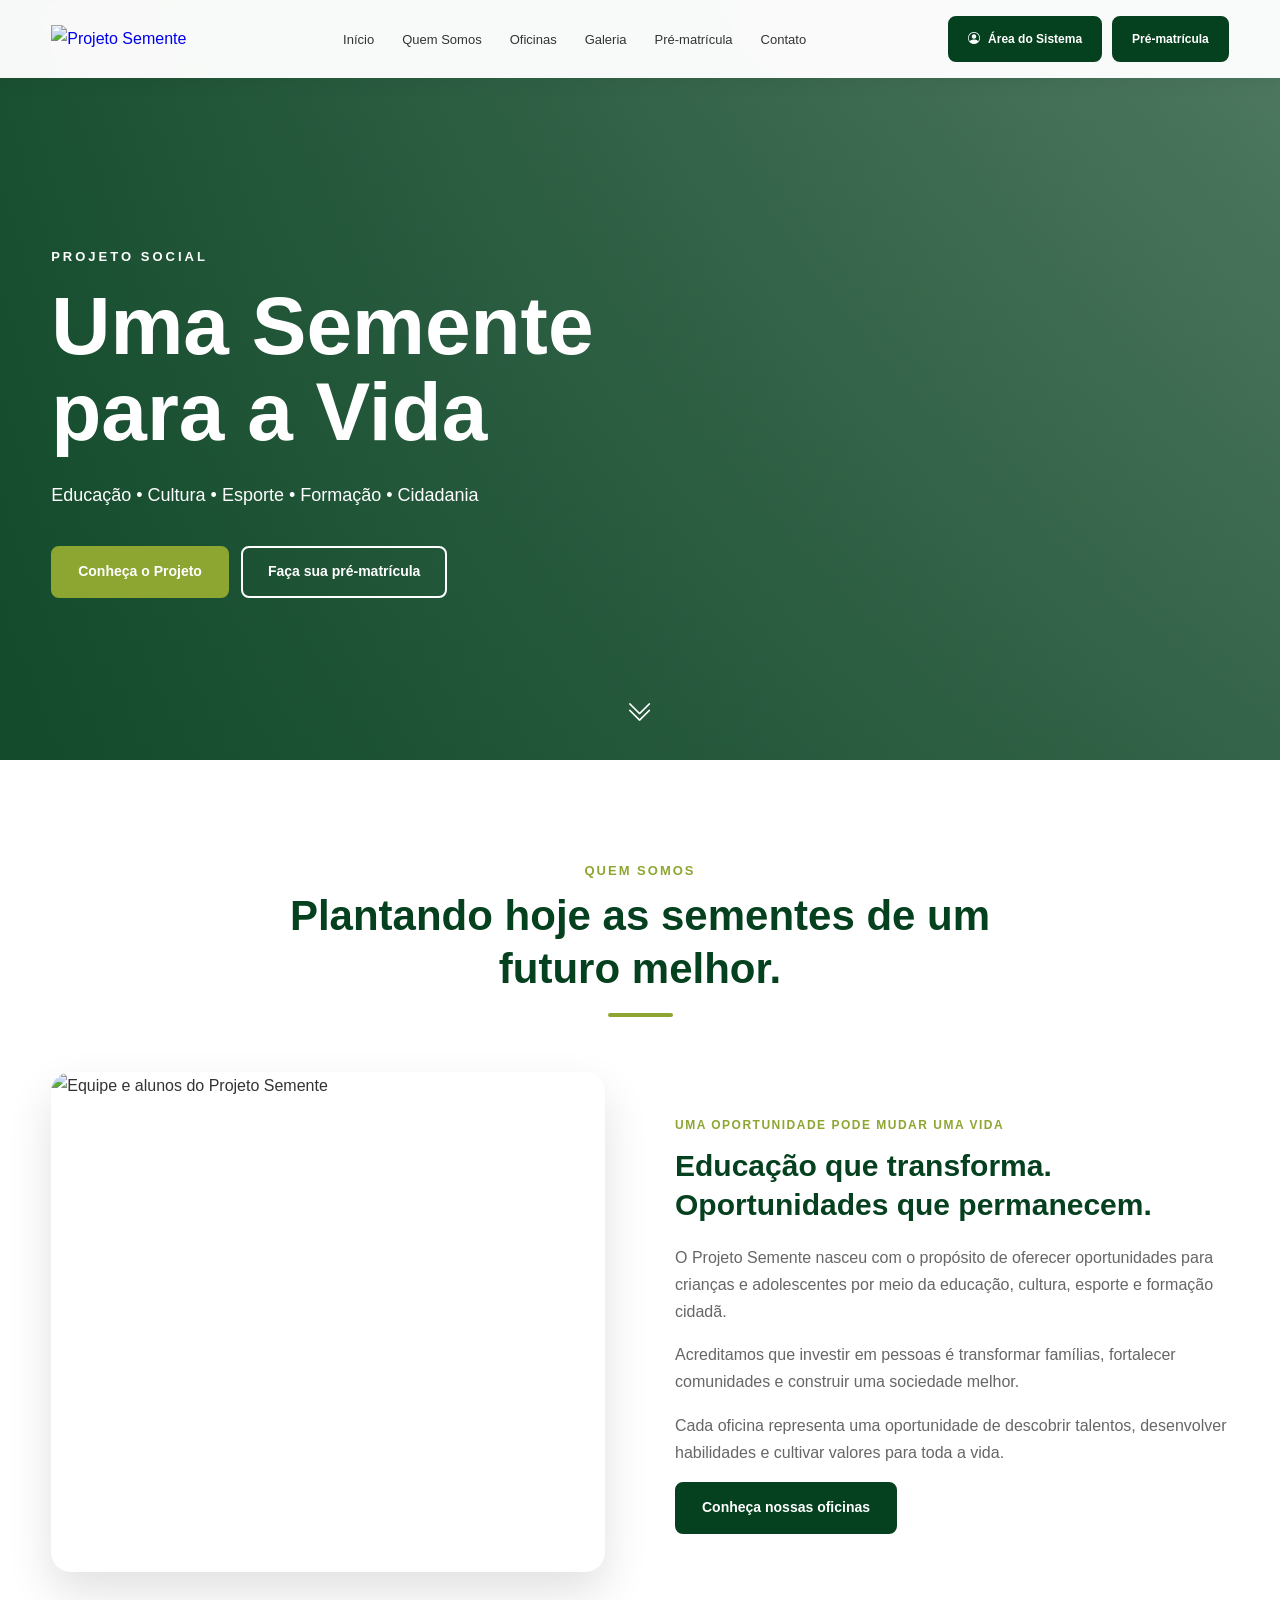
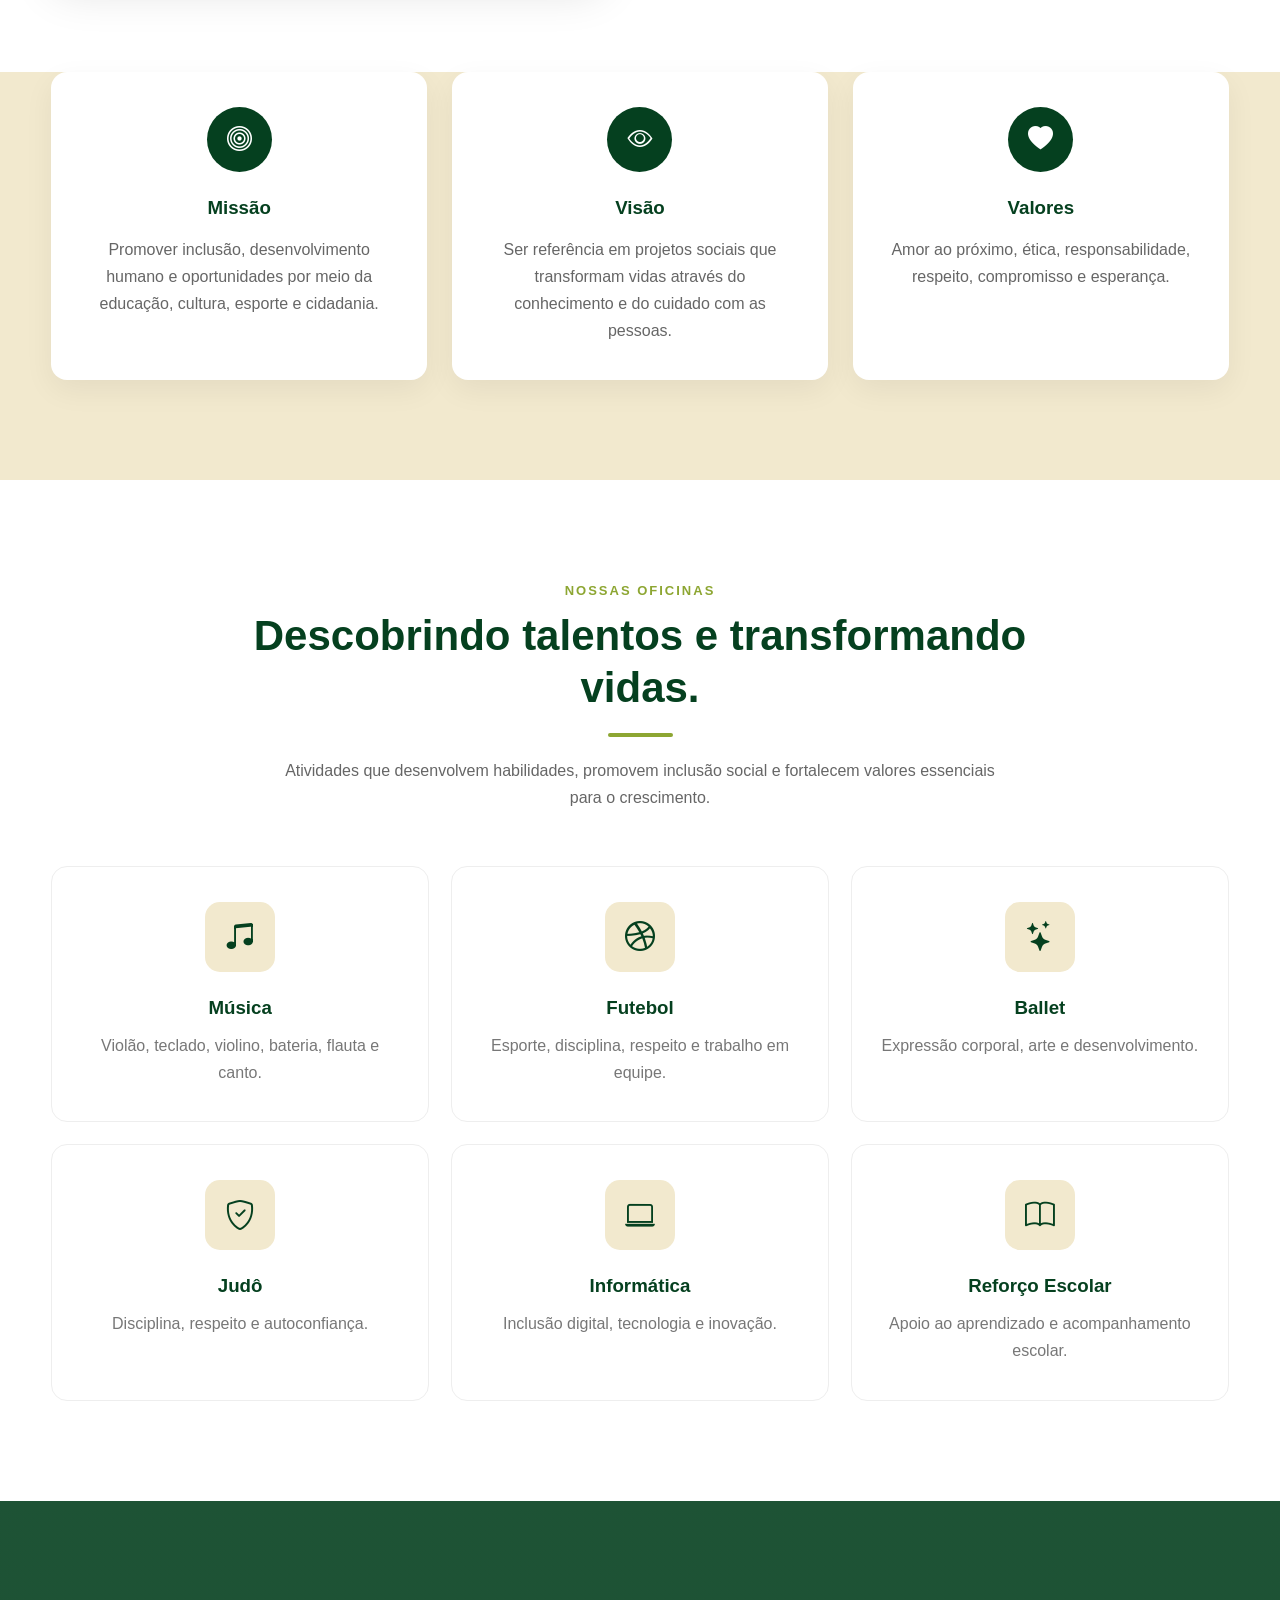
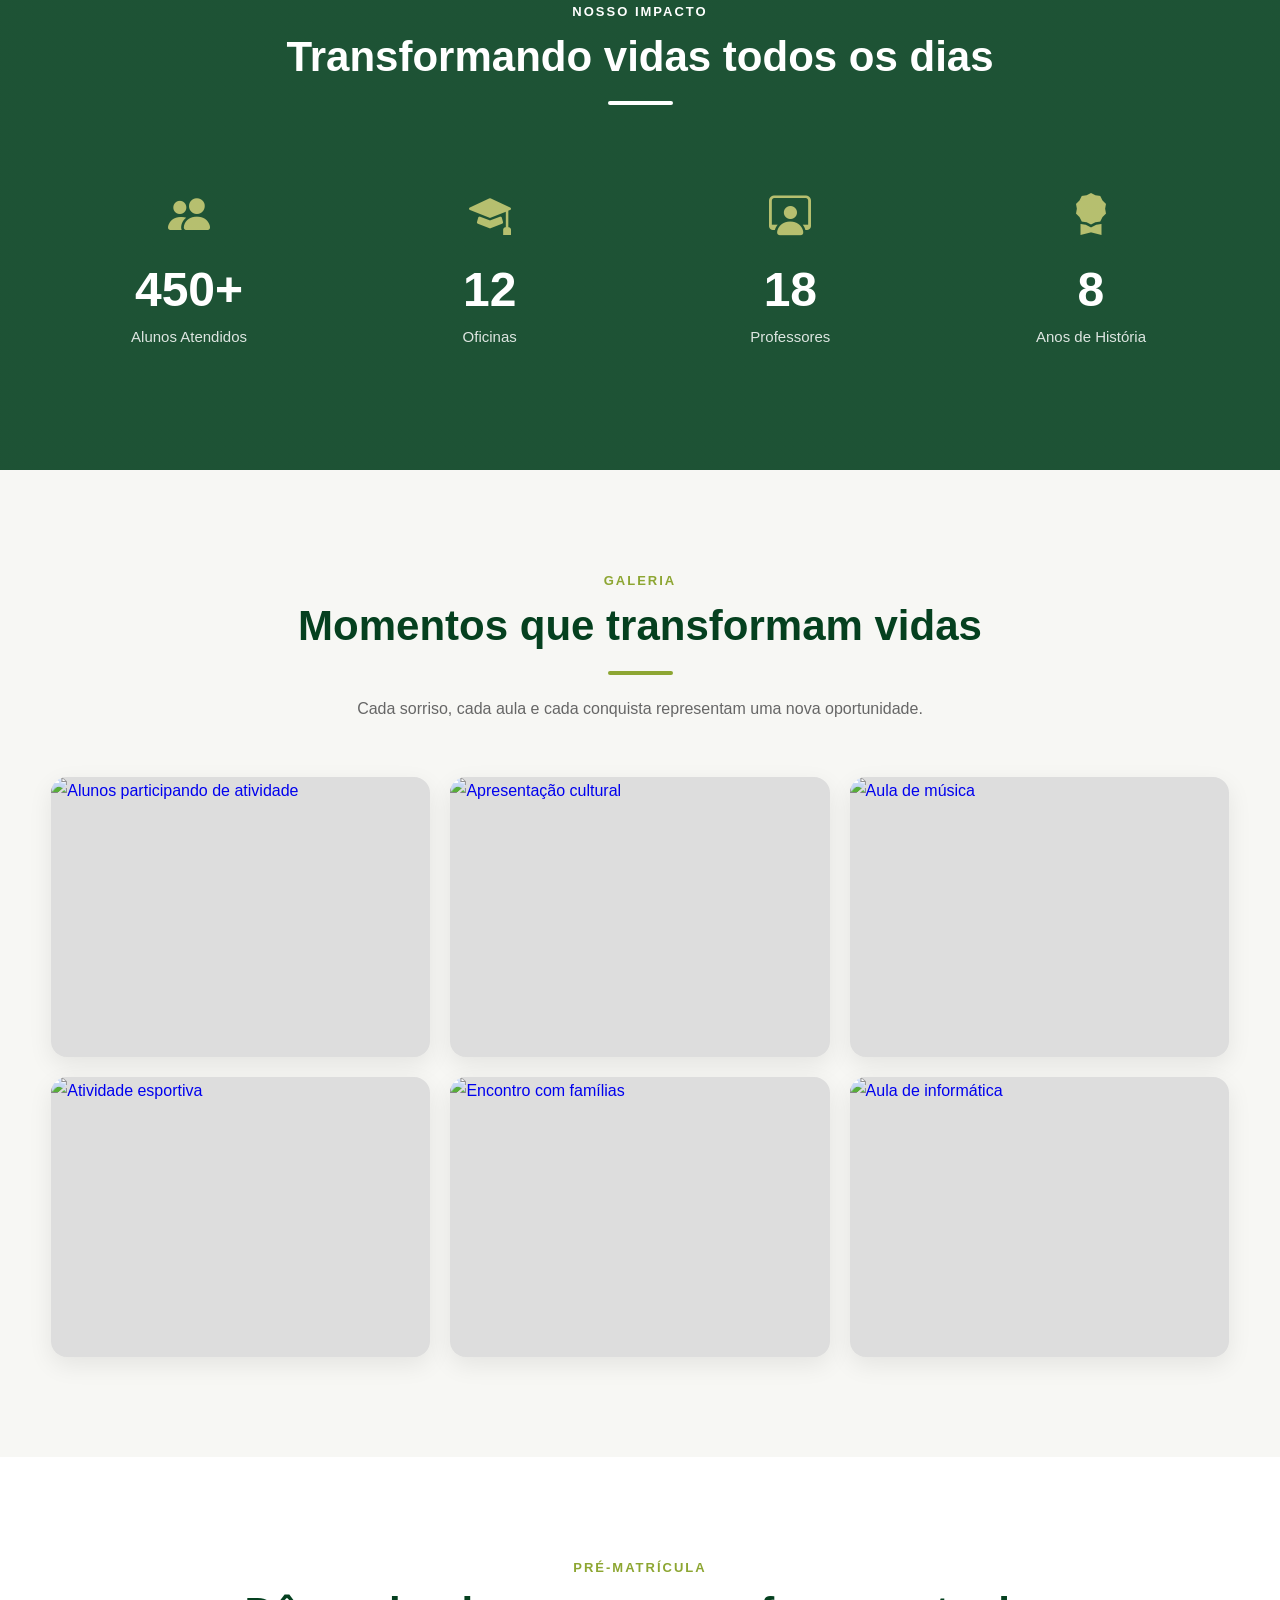
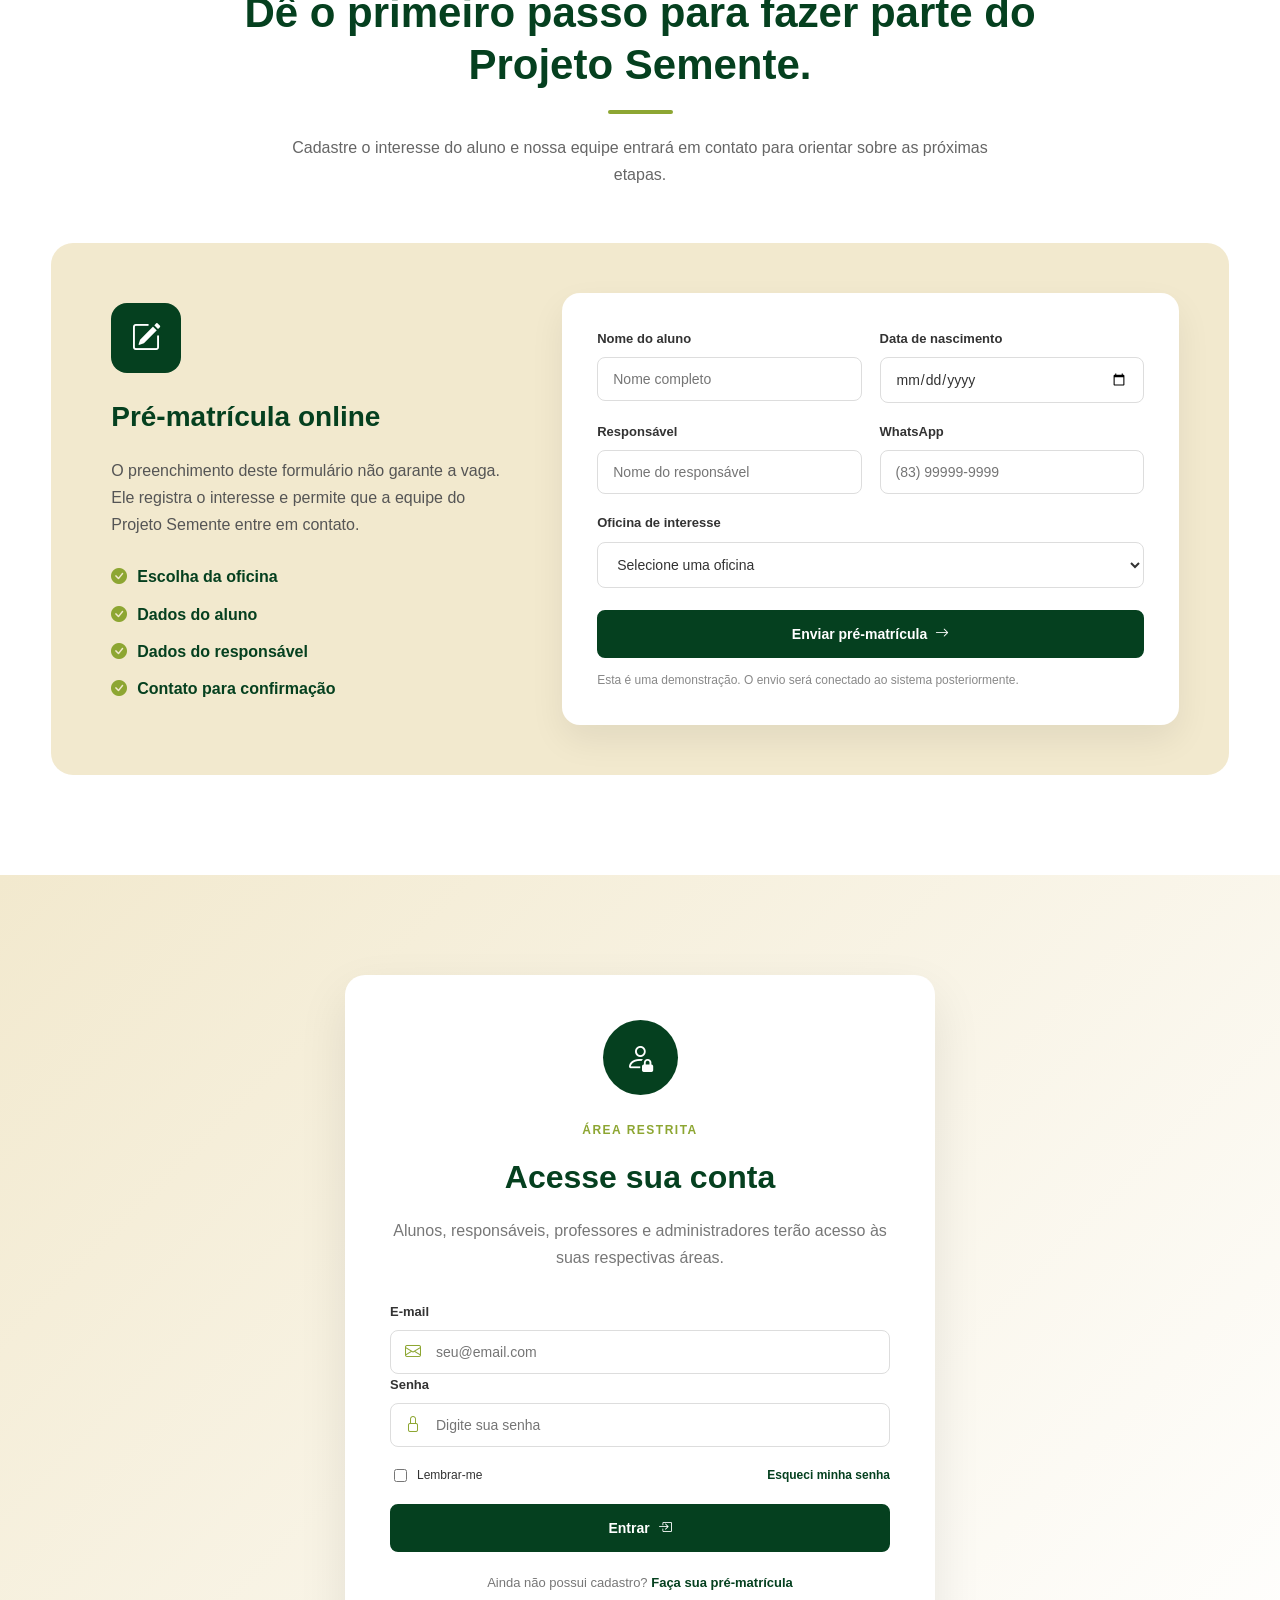
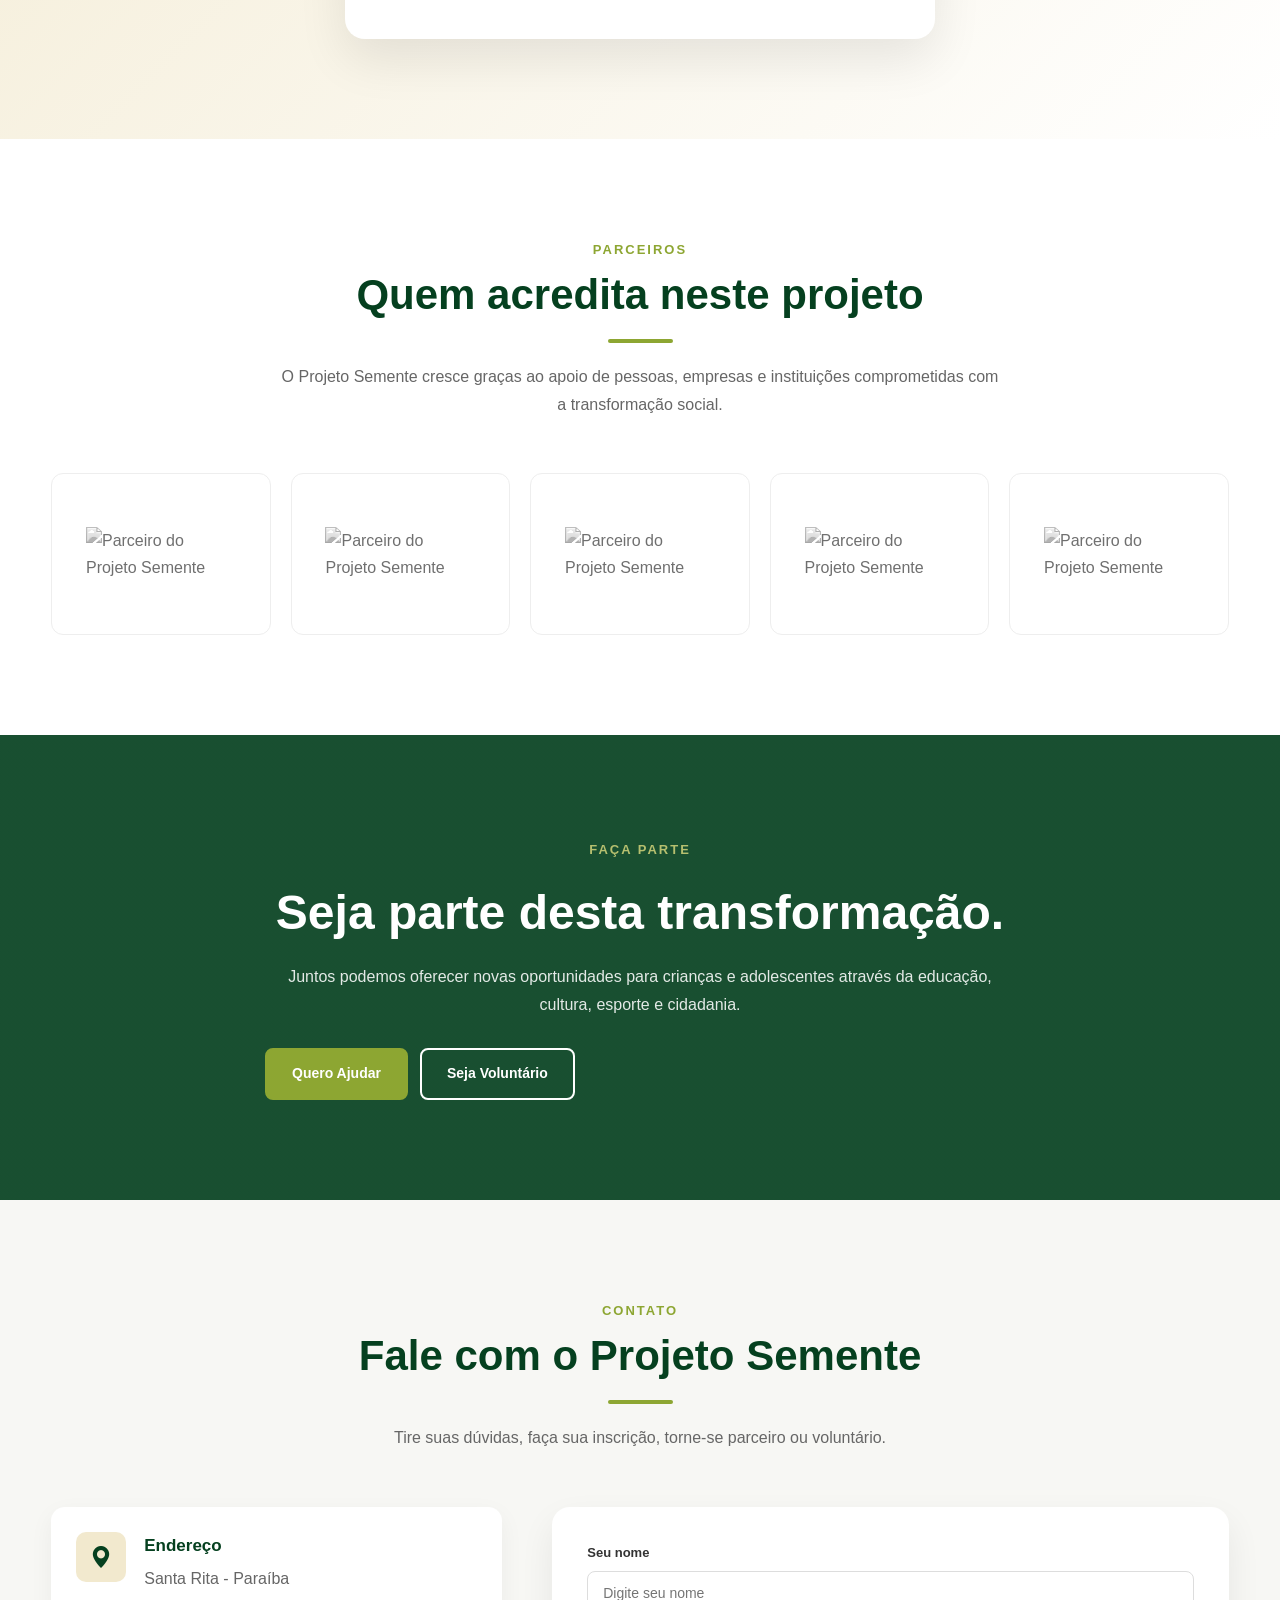
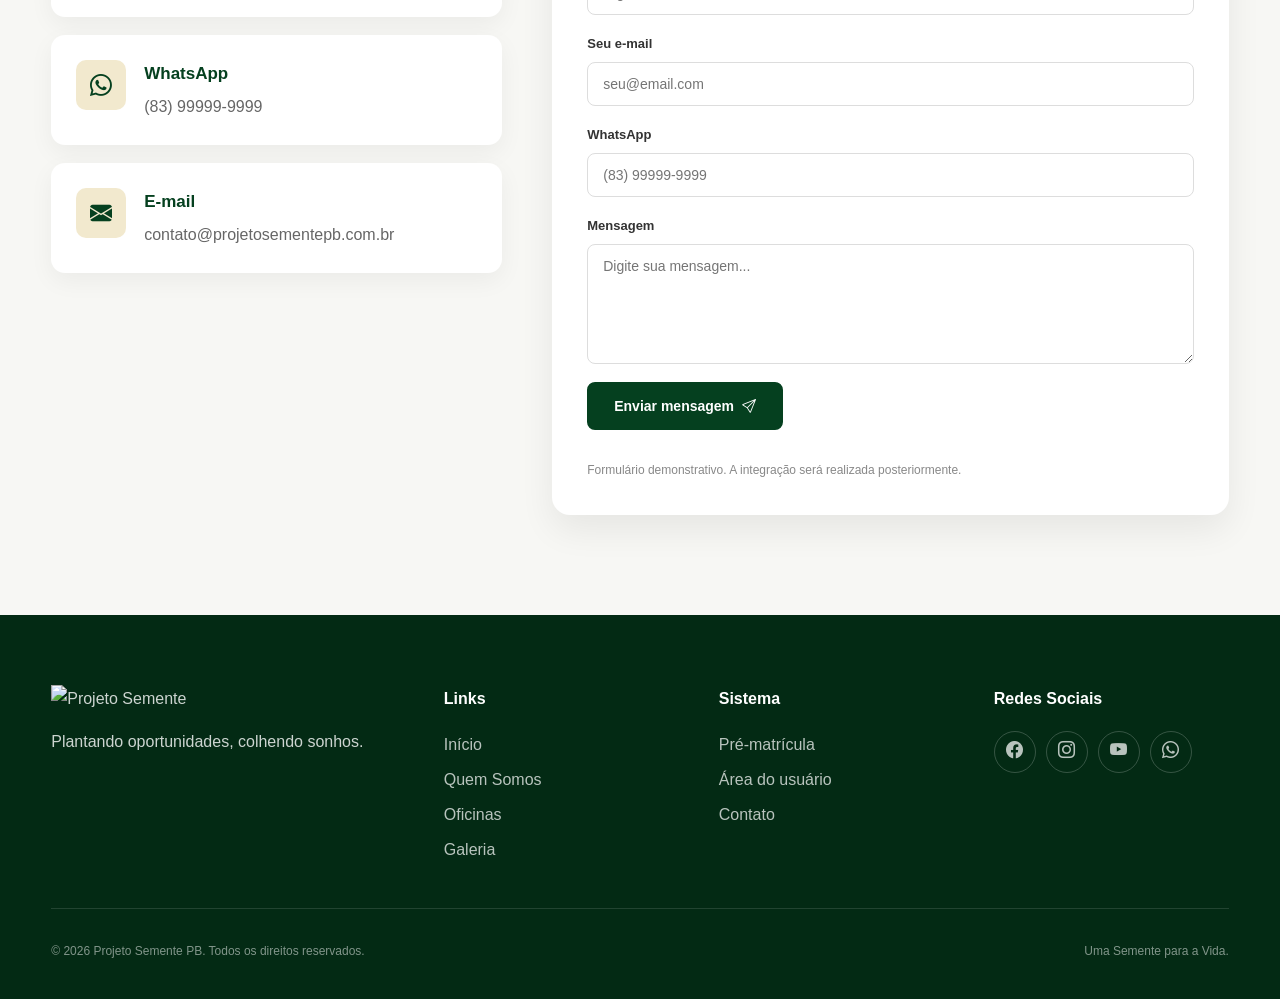
==== commit 717cbf79: "Update index.html" ====
--- a/index.html
+++ b/index.html
@@ -2,1156 +2,1718 @@
 <html lang="pt-BR">
 
 <head>
+
+    <!-- =========================================================
+         METADADOS
+    ========================================================== -->
+
     <meta charset="UTF-8">
 
-    <meta name="viewport" content="width=device-width, initial-scale=1.0">
-
-    <title>Dashboard | Projeto Semente</title>
+    <meta name="viewport"
+          content="width=device-width, initial-scale=1.0">
+
+    <meta http-equiv="X-UA-Compatible"
+          content="IE=edge">
+
+    <title>
+        Projeto Semente | Uma Semente para a Vida
+    </title>
 
     <meta name="description"
-          content="Área administrativa do Projeto Semente">
-
-    <meta name="theme-color" content="#05401F">
-
-    <!-- Bootstrap Icons -->
-    <link
-        rel="stylesheet"
-        href="https://cdn.jsdelivr.net/npm/bootstrap-icons@1.13.1/font/bootstrap-icons.min.css"
-    >
-
-    <!-- CSS público -->
-    <link rel="stylesheet" href="../assets/css/style.css">
-
-    <!-- CSS administrativo -->
-    <link rel="stylesheet" href="../assets/css/admin.css">
+          content="Projeto Semente - Educação, cultura, esporte, tecnologia e cidadania transformando vidas em Santa Rita, Paraíba.">
+
+    <meta name="keywords"
+          content="Projeto Semente, projeto social, Santa Rita PB, educação, cultura, esporte, música, informática, reforço escolar">
+
+    <meta name="author"
+          content="Projeto Semente">
+
+    <meta name="robots"
+          content="index, follow">
+
+
+    <!-- =========================================================
+         OPEN GRAPH
+    ========================================================== -->
+
+    <meta property="og:locale"
+          content="pt_BR">
+
+    <meta property="og:type"
+          content="website">
+
+    <meta property="og:title"
+          content="Projeto Semente | Uma Semente para a Vida">
+
+    <meta property="og:description"
+          content="Transformando vidas através da educação, cultura, esporte e cidadania.">
+
+    <meta property="og:image"
+          content="assets/img/og-image.jpeg">
+
+    <meta property="og:url"
+          content="https://projetosementepb.com.br">
+
+
+    <!-- =========================================================
+         TEMA
+    ========================================================== -->
+
+    <meta name="theme-color"
+          content="#05401F">
+
+
+    <!-- =========================================================
+         FAVICON
+    ========================================================== -->
+
+    <link rel="icon"
+          type="image/png"
+          sizes="32x32"
+          href="assets/img/favicon.png">
+
+    <link rel="icon"
+          type="image/png"
+          sizes="16x16"
+          href="assets/img/favicon.png">
+
+    <link rel="apple-touch-icon"
+          href="assets/img/favicon.png">
+
+
+    <!-- =========================================================
+         FONTES
+    ========================================================== -->
+
+    <link rel="preconnect"
+          href="https://fonts.googleapis.com">
+
+    <link rel="preconnect"
+          href="https://fonts.gstatic.com"
+          crossorigin>
+
+    <link rel="stylesheet"
+          href="https://fonts.googleapis.com/css2?family=Poppins:wght@300;400;500;600;700;800&family=Nunito:wght@300;400;600;700;800&display=swap">
+
+
+    <!-- =========================================================
+         BOOTSTRAP ICONS
+    ========================================================== -->
+
+    <link rel="stylesheet"
+          href="https://cdn.jsdelivr.net/npm/bootstrap-icons@1.13.1/font/bootstrap-icons.min.css">
+
+
+    <!-- =========================================================
+         CSS
+    ========================================================== -->
+
+    <link rel="stylesheet"
+          href="assets/css/variables.css">
+
+    <link rel="stylesheet"
+          href="assets/css/reset.css">
+
+    <link rel="stylesheet"
+          href="assets/css/style.css">
+
+    <link rel="stylesheet"
+          href="assets/css/responsive.css">
+
 </head>
 
-<body class="admin-body">
-
-    <!-- =========================================================
-         SIDEBAR
-    ========================================================== -->
-
-    <aside class="admin-sidebar" id="adminSidebar">
-
-        <div class="admin-brand">
-
-            <a href="../index.html" class="admin-logo">
-
-                <img
-                    src="../assets/img/logo1.png"
-                    alt="Projeto Semente"
-                >
+
+<body>
+
+
+<!-- =============================================================
+     HEADER
+============================================================== -->
+
+<header id="header">
+
+    <div class="container header-container">
+
+
+        <!-- LOGO -->
+
+        <a href="#inicio"
+           class="logo"
+           aria-label="Projeto Semente">
+
+            <img src="assets/img/logo1.png"
+                 alt="Projeto Semente">
+
+        </a>
+
+
+        <!-- MENU -->
+
+        <nav id="menu"
+             aria-label="Navegação principal">
+
+            <ul>
+
+                <li>
+                    <a href="#inicio">
+                        Início
+                    </a>
+                </li>
+
+                <li>
+                    <a href="#sobre">
+                        Quem Somos
+                    </a>
+                </li>
+
+                <li>
+                    <a href="#oficinas">
+                        Oficinas
+                    </a>
+                </li>
+
+                <li>
+                    <a href="#galeria">
+                        Galeria
+                    </a>
+                </li>
+
+                <li>
+                    <a href="#pre-matricula">
+                        Pré-matrícula
+                    </a>
+                </li>
+
+                <li>
+                    <a href="#contato">
+                        Contato
+                    </a>
+                </li>
+
+            </ul>
+
+        </nav>
+
+
+        <!-- AÇÕES -->
+
+        <div class="header-actions">
+
+            <a href="login.html" class="btn">
+    <i class="bi bi-person-circle"></i>
+    Área do Sistema
+</a>
+
+            <a href="#pre-matricula"
+               class="btn">
+
+                Pré-matrícula
 
             </a>
 
-            <button
-                class="sidebar-close"
-                id="sidebarClose"
-                aria-label="Fechar menu"
-            >
-                <i class="bi bi-x-lg"></i>
-            </button>
-
-        </div>
-
-
-        <div class="admin-profile">
-
-            <div class="profile-avatar">
-                <i class="bi bi-person-fill"></i>
-            </div>
-
-            <div class="profile-info">
-
-                <strong>Administrador</strong>
-
-                <span>
-                    <i class="bi bi-circle-fill"></i>
-                    Online
+        </div>
+
+
+        <!-- MENU MOBILE -->
+
+        <button id="btn-menu"
+                class="btn-menu"
+                type="button"
+                aria-label="Abrir menu"
+                aria-expanded="false"
+                aria-controls="menu">
+
+            <i class="bi bi-list"></i>
+
+        </button>
+
+    </div>
+
+</header>
+
+
+
+<!-- =============================================================
+     HERO
+============================================================== -->
+
+<section id="inicio"
+         class="hero">
+
+    <div class="hero-overlay"></div>
+
+
+    <div class="container hero-container">
+
+        <div class="hero-content">
+
+            <span class="hero-label">
+                PROJETO SOCIAL
+            </span>
+
+            <h1>
+                Uma Semente
+                <br>
+                para a Vida
+            </h1>
+
+            <p>
+                Educação • Cultura • Esporte • Formação • Cidadania
+            </p>
+
+
+            <div class="hero-buttons">
+
+                <a href="#sobre"
+                   class="btn">
+
+                    Conheça o Projeto
+
+                </a>
+
+                <a href="#pre-matricula"
+                   class="btn-outline">
+
+                    Faça sua pré-matrícula
+
+                </a>
+
+            </div>
+
+        </div>
+
+    </div>
+
+
+    <a href="#sobre"
+       class="scroll-down"
+       aria-label="Conhecer o projeto">
+
+        <i class="bi bi-chevron-double-down"></i>
+
+    </a>
+
+</section>
+
+
+
+<!-- =============================================================
+     QUEM SOMOS
+============================================================== -->
+
+<section id="sobre"
+         class="sobre section">
+
+    <div class="container">
+
+
+        <div class="titulo-central">
+
+            <span>
+                QUEM SOMOS
+            </span>
+
+            <h2>
+                Plantando hoje as sementes de um futuro melhor.
+            </h2>
+
+            <div class="linha-verde"></div>
+
+        </div>
+
+
+        <div class="sobre-grid">
+
+
+            <div class="sobre-imagem">
+
+                <img src="assets/img/sobre.jpg"
+                     alt="Equipe e alunos do Projeto Semente"
+                     loading="lazy">
+
+            </div>
+
+
+            <div class="sobre-texto">
+
+                <span class="subtitulo">
+                    UMA OPORTUNIDADE PODE MUDAR UMA VIDA
                 </span>
 
-            </div>
-
-        </div>
-
-
-        <nav class="admin-nav">
-
-            <span class="nav-title">
-                PRINCIPAL
+                <h3>
+                    Educação que transforma.
+                    Oportunidades que permanecem.
+                </h3>
+
+                <p>
+                    O Projeto Semente nasceu com o propósito de
+                    oferecer oportunidades para crianças e
+                    adolescentes por meio da educação, cultura,
+                    esporte e formação cidadã.
+                </p>
+
+                <p>
+                    Acreditamos que investir em pessoas é
+                    transformar famílias, fortalecer comunidades
+                    e construir uma sociedade melhor.
+                </p>
+
+                <p>
+                    Cada oficina representa uma oportunidade de
+                    descobrir talentos, desenvolver habilidades
+                    e cultivar valores para toda a vida.
+                </p>
+
+
+                <a href="#oficinas"
+                   class="btn">
+
+                    Conheça nossas oficinas
+
+                </a>
+
+            </div>
+
+        </div>
+
+    </div>
+
+</section>
+
+
+
+<!-- =============================================================
+     MISSÃO / VISÃO / VALORES
+============================================================== -->
+
+<section class="mvv section">
+
+    <div class="container">
+
+        <div class="cards-mvv">
+
+
+            <article class="card-mvv">
+
+                <div class="icone">
+
+                    <i class="bi bi-bullseye"></i>
+
+                </div>
+
+                <h3>
+                    Missão
+                </h3>
+
+                <p>
+                    Promover inclusão, desenvolvimento humano
+                    e oportunidades por meio da educação,
+                    cultura, esporte e cidadania.
+                </p>
+
+            </article>
+
+
+
+            <article class="card-mvv">
+
+                <div class="icone">
+
+                    <i class="bi bi-eye"></i>
+
+                </div>
+
+                <h3>
+                    Visão
+                </h3>
+
+                <p>
+                    Ser referência em projetos sociais que
+                    transformam vidas através do conhecimento
+                    e do cuidado com as pessoas.
+                </p>
+
+            </article>
+
+
+
+            <article class="card-mvv">
+
+                <div class="icone">
+
+                    <i class="bi bi-heart-fill"></i>
+
+                </div>
+
+                <h3>
+                    Valores
+                </h3>
+
+                <p>
+                    Amor ao próximo, ética, responsabilidade,
+                    respeito, compromisso e esperança.
+                </p>
+
+            </article>
+
+
+        </div>
+
+    </div>
+
+</section>
+
+
+
+<!-- =============================================================
+     OFICINAS
+============================================================== -->
+
+<section id="oficinas"
+         class="oficinas section">
+
+    <div class="container">
+
+
+        <div class="titulo-central">
+
+            <span>
+                NOSSAS OFICINAS
             </span>
 
-            <a href="index.html" class="admin-nav-link active">
-
-                <i class="bi bi-grid-1x2-fill"></i>
-
-                <span>Dashboard</span>
+            <h2>
+                Descobrindo talentos e transformando vidas.
+            </h2>
+
+            <div class="linha-verde"></div>
+
+            <p>
+                Atividades que desenvolvem habilidades,
+                promovem inclusão social e fortalecem valores
+                essenciais para o crescimento.
+            </p>
+
+        </div>
+
+
+        <div class="oficinas-grid">
+
+
+            <article class="card-oficina">
+
+                <div class="icone-oficina">
+                    <i class="bi bi-music-note-beamed"></i>
+                </div>
+
+                <h3>
+                    Música
+                </h3>
+
+                <p>
+                    Violão, teclado, violino, bateria,
+                    flauta e canto.
+                </p>
+
+            </article>
+
+
+
+            <article class="card-oficina">
+
+                <div class="icone-oficina">
+                    <i class="bi bi-dribbble"></i>
+                </div>
+
+                <h3>
+                    Futebol
+                </h3>
+
+                <p>
+                    Esporte, disciplina, respeito
+                    e trabalho em equipe.
+                </p>
+
+            </article>
+
+
+
+            <article class="card-oficina">
+
+                <div class="icone-oficina">
+                    <i class="bi bi-stars"></i>
+                </div>
+
+                <h3>
+                    Ballet
+                </h3>
+
+                <p>
+                    Expressão corporal, arte e
+                    desenvolvimento.
+                </p>
+
+            </article>
+
+
+
+            <article class="card-oficina">
+
+                <div class="icone-oficina">
+                    <i class="bi bi-shield-check"></i>
+                </div>
+
+                <h3>
+                    Judô
+                </h3>
+
+                <p>
+                    Disciplina, respeito e
+                    autoconfiança.
+                </p>
+
+            </article>
+
+
+
+            <article class="card-oficina">
+
+                <div class="icone-oficina">
+                    <i class="bi bi-laptop"></i>
+                </div>
+
+                <h3>
+                    Informática
+                </h3>
+
+                <p>
+                    Inclusão digital, tecnologia
+                    e inovação.
+                </p>
+
+            </article>
+
+
+
+            <article class="card-oficina">
+
+                <div class="icone-oficina">
+                    <i class="bi bi-book"></i>
+                </div>
+
+                <h3>
+                    Reforço Escolar
+                </h3>
+
+                <p>
+                    Apoio ao aprendizado e
+                    acompanhamento escolar.
+                </p>
+
+            </article>
+
+
+        </div>
+
+    </div>
+
+</section>
+
+
+
+<!-- =============================================================
+     NÚMEROS
+============================================================== -->
+
+<section id="numeros"
+         class="numeros section">
+
+    <div class="numeros-overlay"></div>
+
+    <div class="container">
+
+
+        <div class="titulo-central titulo-branco">
+
+            <span>
+                NOSSO IMPACTO
+            </span>
+
+            <h2>
+                Transformando vidas todos os dias
+            </h2>
+
+            <div class="linha-branca"></div>
+
+        </div>
+
+
+        <div class="numeros-grid">
+
+
+            <div class="numero-card">
+
+                <i class="bi bi-people-fill"></i>
+
+                <h3>
+                    450+
+                </h3>
+
+                <p>
+                    Alunos Atendidos
+                </p>
+
+            </div>
+
+
+
+            <div class="numero-card">
+
+                <i class="bi bi-mortarboard-fill"></i>
+
+                <h3>
+                    12
+                </h3>
+
+                <p>
+                    Oficinas
+                </p>
+
+            </div>
+
+
+
+            <div class="numero-card">
+
+                <i class="bi bi-person-workspace"></i>
+
+                <h3>
+                    18
+                </h3>
+
+                <p>
+                    Professores
+                </p>
+
+            </div>
+
+
+
+            <div class="numero-card">
+
+                <i class="bi bi-award-fill"></i>
+
+                <h3>
+                    8
+                </h3>
+
+                <p>
+                    Anos de História
+                </p>
+
+            </div>
+
+
+        </div>
+
+    </div>
+
+</section>
+
+
+
+<!-- =============================================================
+     GALERIA
+============================================================== -->
+
+<section id="galeria"
+         class="galeria section">
+
+    <div class="container">
+
+
+        <div class="titulo-central">
+
+            <span>
+                GALERIA
+            </span>
+
+            <h2>
+                Momentos que transformam vidas
+            </h2>
+
+            <div class="linha-verde"></div>
+
+            <p>
+                Cada sorriso, cada aula e cada conquista
+                representam uma nova oportunidade.
+            </p>
+
+        </div>
+
+
+        <div class="galeria-grid">
+
+
+            <a href="assets/img/galeria/foto01.jpg"
+               class="foto"
+               aria-label="Ampliar foto">
+
+                <img src="assets/img/galeria/foto01.jpg"
+                     alt="Alunos participando de atividade"
+                     loading="lazy">
+
+                <div class="foto-overlay">
+
+                    <i class="bi bi-plus-circle-fill"></i>
+
+                </div>
 
             </a>
 
 
-            <span class="nav-title">
-                GESTÃO
+
+            <a href="assets/img/galeria/foto02.jpg"
+               class="foto"
+               aria-label="Ampliar foto">
+
+                <img src="assets/img/galeria/foto02.jpg"
+                     alt="Apresentação cultural"
+                     loading="lazy">
+
+                <div class="foto-overlay">
+
+                    <i class="bi bi-plus-circle-fill"></i>
+
+                </div>
+
+            </a>
+
+
+
+            <a href="assets/img/galeria/foto03.jpg"
+               class="foto"
+               aria-label="Ampliar foto">
+
+                <img src="assets/img/galeria/foto03.jpg"
+                     alt="Aula de música"
+                     loading="lazy">
+
+                <div class="foto-overlay">
+
+                    <i class="bi bi-plus-circle-fill"></i>
+
+                </div>
+
+            </a>
+
+
+
+            <a href="assets/img/galeria/foto04.jpg"
+               class="foto"
+               aria-label="Ampliar foto">
+
+                <img src="assets/img/galeria/foto04.jpg"
+                     alt="Atividade esportiva"
+                     loading="lazy">
+
+                <div class="foto-overlay">
+
+                    <i class="bi bi-plus-circle-fill"></i>
+
+                </div>
+
+            </a>
+
+
+
+            <a href="assets/img/galeria/foto05.jpg"
+               class="foto"
+               aria-label="Ampliar foto">
+
+                <img src="assets/img/galeria/foto05.jpg"
+                     alt="Encontro com famílias"
+                     loading="lazy">
+
+                <div class="foto-overlay">
+
+                    <i class="bi bi-plus-circle-fill"></i>
+
+                </div>
+
+            </a>
+
+
+
+            <a href="assets/img/galeria/foto06.jpg"
+               class="foto"
+               aria-label="Ampliar foto">
+
+                <img src="assets/img/galeria/foto06.jpg"
+                     alt="Aula de informática"
+                     loading="lazy">
+
+                <div class="foto-overlay">
+
+                    <i class="bi bi-plus-circle-fill"></i>
+
+                </div>
+
+            </a>
+
+
+        </div>
+
+    </div>
+
+</section>
+
+
+
+<!-- =============================================================
+     PRÉ-MATRÍCULA
+============================================================== -->
+
+<section id="pre-matricula"
+         class="pre-matricula section">
+
+    <div class="container">
+
+
+        <div class="titulo-central">
+
+            <span>
+                PRÉ-MATRÍCULA
             </span>
 
-            <a href="#" class="admin-nav-link">
-
-                <i class="bi bi-people-fill"></i>
-
-                <span>Alunos</span>
-
-                <small>450</small>
-
-            </a>
-
-
-            <a href="#" class="admin-nav-link">
-
-                <i class="bi bi-person-vcard-fill"></i>
-
-                <span>Responsáveis</span>
-
-            </a>
-
-
-            <a href="#" class="admin-nav-link">
-
-                <i class="bi bi-mortarboard-fill"></i>
-
-                <span>Professores</span>
-
-                <small>18</small>
-
-            </a>
-
-
-            <a href="#" class="admin-nav-link">
-
-                <i class="bi bi-collection-fill"></i>
-
-                <span>Turmas</span>
-
-                <small>12</small>
-
-            </a>
-
-
-            <a href="#" class="admin-nav-link">
-
-                <i class="bi bi-clipboard-check-fill"></i>
-
-                <span>Pré-matrículas</span>
-
-                <small class="nav-badge">24</small>
-
-            </a>
-
-
-            <span class="nav-title">
-                SISTEMA
+            <h2>
+                Dê o primeiro passo para fazer parte do Projeto Semente.
+            </h2>
+
+            <div class="linha-verde"></div>
+
+            <p>
+                Cadastre o interesse do aluno e nossa equipe
+                entrará em contato para orientar sobre as
+                próximas etapas.
+            </p>
+
+        </div>
+
+
+        <div class="matricula-card">
+
+
+            <div class="matricula-info">
+
+                <div class="matricula-icon">
+
+                    <i class="bi bi-pencil-square"></i>
+
+                </div>
+
+                <h3>
+                    Pré-matrícula online
+                </h3>
+
+                <p>
+                    O preenchimento deste formulário não garante
+                    a vaga. Ele registra o interesse e permite que
+                    a equipe do Projeto Semente entre em contato.
+                </p>
+
+                <ul>
+
+                    <li>
+                        <i class="bi bi-check-circle-fill"></i>
+                        Escolha da oficina
+                    </li>
+
+                    <li>
+                        <i class="bi bi-check-circle-fill"></i>
+                        Dados do aluno
+                    </li>
+
+                    <li>
+                        <i class="bi bi-check-circle-fill"></i>
+                        Dados do responsável
+                    </li>
+
+                    <li>
+                        <i class="bi bi-check-circle-fill"></i>
+                        Contato para confirmação
+                    </li>
+
+                </ul>
+
+            </div>
+
+
+            <form class="formulario matricula-form"
+                  action="#"
+                  method="post">
+
+                <div class="form-grid">
+
+                    <div class="campo">
+
+                        <label for="aluno">
+                            Nome do aluno
+                        </label>
+
+                        <input type="text"
+                               id="aluno"
+                               name="aluno"
+                               placeholder="Nome completo"
+                               required>
+
+                    </div>
+
+
+                    <div class="campo">
+
+                        <label for="nascimento">
+                            Data de nascimento
+                        </label>
+
+                        <input type="date"
+                               id="nascimento"
+                               name="nascimento"
+                               required>
+
+                    </div>
+
+
+                    <div class="campo">
+
+                        <label for="responsavel">
+                            Responsável
+                        </label>
+
+                        <input type="text"
+                               id="responsavel"
+                               name="responsavel"
+                               placeholder="Nome do responsável"
+                               required>
+
+                    </div>
+
+
+                    <div class="campo">
+
+                        <label for="telefone">
+                            WhatsApp
+                        </label>
+
+                        <input type="tel"
+                               id="telefone"
+                               name="telefone"
+                               placeholder="(83) 99999-9999"
+                               required>
+
+                    </div>
+
+
+                    <div class="campo campo-full">
+
+                        <label for="oficina">
+                            Oficina de interesse
+                        </label>
+
+                        <select id="oficina"
+                                name="oficina"
+                                required>
+
+                            <option value="">
+                                Selecione uma oficina
+                            </option>
+
+                            <option value="musica">
+                                Música
+                            </option>
+
+                            <option value="futebol">
+                                Futebol
+                            </option>
+
+                            <option value="ballet">
+                                Ballet
+                            </option>
+
+                            <option value="judo">
+                                Judô
+                            </option>
+
+                            <option value="informatica">
+                                Informática
+                            </option>
+
+                            <option value="reforco">
+                                Reforço Escolar
+                            </option>
+
+                        </select>
+
+                    </div>
+
+                </div>
+
+
+                <button type="submit"
+                        class="btn btn-full">
+
+                    Enviar pré-matrícula
+
+                    <i class="bi bi-arrow-right"></i>
+
+                </button>
+
+                <small>
+                    Esta é uma demonstração. O envio será
+                    conectado ao sistema posteriormente.
+                </small>
+
+            </form>
+
+        </div>
+
+    </div>
+
+</section>
+
+
+
+<!-- =============================================================
+     LOGIN
+============================================================== -->
+
+<section id="login"
+         class="login-section section">
+
+    <div class="container">
+
+
+        <div class="login-card">
+
+
+            <div class="login-icon">
+
+                <i class="bi bi-person-lock"></i>
+
+            </div>
+
+
+            <span class="subtitulo">
+                ÁREA RESTRITA
             </span>
 
 
-            <a href="#" class="admin-nav-link">
-
-                <i class="bi bi-bar-chart-fill"></i>
-
-                <span>Relatórios</span>
-
-            </a>
-
-
-            <a href="#" class="admin-nav-link">
-
-                <i class="bi bi-gear-fill"></i>
-
-                <span>Configurações</span>
-
-            </a>
-
-        </nav>
-
-
-        <div class="sidebar-footer">
-
-            <a href="../index.html" class="back-site">
-
-                <i class="bi bi-arrow-left"></i>
-
-                Voltar ao site
-
-            </a>
-
-
-            <a href="../index.html" class="logout-link">
-
-                <i class="bi bi-box-arrow-right"></i>
-
-                Sair
-
-            </a>
-
-        </div>
-
-    </aside>
-
-
-    <!-- =========================================================
-         ÁREA PRINCIPAL
-    ========================================================== -->
-
-    <main class="admin-main">
-
-
-        <!-- HEADER -->
-
-        <header class="admin-header">
-
-            <div class="header-left">
-
-                <button
-                    class="sidebar-toggle"
-                    id="sidebarToggle"
-                    aria-label="Abrir menu"
-                >
-                    <i class="bi bi-list"></i>
+            <h2>
+                Acesse sua conta
+            </h2>
+
+
+            <p>
+                Alunos, responsáveis, professores e
+                administradores terão acesso às suas
+                respectivas áreas.
+            </p>
+
+
+            <form class="login-form"
+                  action="#"
+                  method="post">
+
+
+                <div class="campo">
+
+                    <label for="login-email">
+                        E-mail
+                    </label>
+
+                    <div class="input-icon">
+
+                        <i class="bi bi-envelope"></i>
+
+                        <input type="email"
+                               id="login-email"
+                               name="email"
+                               placeholder="seu@email.com"
+                               required>
+
+                    </div>
+
+                </div>
+
+
+                <div class="campo">
+
+                    <label for="login-senha">
+                        Senha
+                    </label>
+
+                    <div class="input-icon">
+
+                        <i class="bi bi-lock"></i>
+
+                        <input type="password"
+                               id="login-senha"
+                               name="senha"
+                               placeholder="Digite sua senha"
+                               required>
+
+                    </div>
+
+                </div>
+
+
+                <div class="login-options">
+
+                    <label>
+
+                        <input type="checkbox"
+                               name="lembrar">
+
+                        Lembrar-me
+
+                    </label>
+
+
+                    <a href="#">
+                        Esqueci minha senha
+                    </a>
+
+                </div>
+
+
+                <button type="submit"
+                        class="btn btn-full">
+
+                    Entrar
+
+                    <i class="bi bi-box-arrow-in-right"></i>
+
                 </button>
 
 
-                <div>
-
-                    <span class="breadcrumb">
-                        Administração
-                    </span>
-
-                    <h1>Dashboard</h1>
-
-                </div>
-
-            </div>
-
-
-            <div class="header-actions">
-
-                <button
-                    class="header-icon"
-                    aria-label="Notificações"
-                >
-
-                    <i class="bi bi-bell"></i>
-
-                    <span class="notification-dot"></span>
+                <p class="login-help">
+
+                    Ainda não possui cadastro?
+
+                    <a href="#pre-matricula">
+                        Faça sua pré-matrícula
+                    </a>
+
+                </p>
+
+
+            </form>
+
+        </div>
+
+    </div>
+
+</section>
+
+
+
+<!-- =============================================================
+     PARCEIROS
+============================================================== -->
+
+<section id="parceiros"
+         class="parceiros section">
+
+    <div class="container">
+
+
+        <div class="titulo-central">
+
+            <span>
+                PARCEIROS
+            </span>
+
+            <h2>
+                Quem acredita neste projeto
+            </h2>
+
+            <div class="linha-verde"></div>
+
+            <p>
+                O Projeto Semente cresce graças ao apoio de
+                pessoas, empresas e instituições comprometidas
+                com a transformação social.
+            </p>
+
+        </div>
+
+
+        <div class="logos-parceiros">
+
+
+            <div class="logo-parceiro">
+
+                <img src="assets/img/parceiros/parceiro01.png"
+                     alt="Parceiro do Projeto Semente"
+                     loading="lazy">
+
+            </div>
+
+
+            <div class="logo-parceiro">
+
+                <img src="assets/img/parceiros/parceiro02.png"
+                     alt="Parceiro do Projeto Semente"
+                     loading="lazy">
+
+            </div>
+
+
+            <div class="logo-parceiro">
+
+                <img src="assets/img/parceiros/parceiro03.png"
+                     alt="Parceiro do Projeto Semente"
+                     loading="lazy">
+
+            </div>
+
+
+            <div class="logo-parceiro">
+
+                <img src="assets/img/parceiros/parceiro04.png"
+                     alt="Parceiro do Projeto Semente"
+                     loading="lazy">
+
+            </div>
+
+
+            <div class="logo-parceiro">
+
+                <img src="assets/img/parceiros/parceiro05.png"
+                     alt="Parceiro do Projeto Semente"
+                     loading="lazy">
+
+            </div>
+
+
+        </div>
+
+    </div>
+
+</section>
+
+
+
+<!-- =============================================================
+     CTA
+============================================================== -->
+
+<section class="cta section">
+
+    <div class="cta-overlay"></div>
+
+    <div class="container">
+
+        <div class="cta-conteudo">
+
+            <span>
+                FAÇA PARTE
+            </span>
+
+            <h2>
+                Seja parte desta transformação.
+            </h2>
+
+            <p>
+                Juntos podemos oferecer novas oportunidades
+                para crianças e adolescentes através da
+                educação, cultura, esporte e cidadania.
+            </p>
+
+
+            <div class="hero-buttons">
+
+                <a href="#contato"
+                   class="btn">
+
+                    Quero Ajudar
+
+                </a>
+
+                <a href="#contato"
+                   class="btn-outline">
+
+                    Seja Voluntário
+
+                </a>
+
+            </div>
+
+        </div>
+
+    </div>
+
+</section>
+
+
+
+<!-- =============================================================
+     CONTATO
+============================================================== -->
+
+<section id="contato"
+         class="contato section">
+
+    <div class="container">
+
+
+        <div class="titulo-central">
+
+            <span>
+                CONTATO
+            </span>
+
+            <h2>
+                Fale com o Projeto Semente
+            </h2>
+
+            <div class="linha-verde"></div>
+
+            <p>
+                Tire suas dúvidas, faça sua inscrição,
+                torne-se parceiro ou voluntário.
+            </p>
+
+        </div>
+
+
+        <div class="contato-grid">
+
+
+            <div class="contato-info">
+
+
+                <div class="info-card">
+
+                    <i class="bi bi-geo-alt-fill"></i>
+
+                    <div>
+
+                        <h3>
+                            Endereço
+                        </h3>
+
+                        <p>
+                            Santa Rita - Paraíba
+                        </p>
+
+                    </div>
+
+                </div>
+
+
+
+                <div class="info-card">
+
+                    <i class="bi bi-whatsapp"></i>
+
+                    <div>
+
+                        <h3>
+                            WhatsApp
+                        </h3>
+
+                        <p>
+                            (83) 99999-9999
+                        </p>
+
+                    </div>
+
+                </div>
+
+
+
+                <div class="info-card">
+
+                    <i class="bi bi-envelope-fill"></i>
+
+                    <div>
+
+                        <h3>
+                            E-mail
+                        </h3>
+
+                        <p>
+                            contato@projetosementepb.com.br
+                        </p>
+
+                    </div>
+
+                </div>
+
+
+            </div>
+
+
+
+            <form class="formulario contato-form"
+                  action="#"
+                  method="post">
+
+
+                <div class="campo">
+
+                    <label for="contato-nome">
+                        Seu nome
+                    </label>
+
+                    <input type="text"
+                           id="contato-nome"
+                           name="nome"
+                           placeholder="Digite seu nome"
+                           required>
+
+                </div>
+
+
+                <div class="campo">
+
+                    <label for="contato-email">
+                        Seu e-mail
+                    </label>
+
+                    <input type="email"
+                           id="contato-email"
+                           name="email"
+                           placeholder="seu@email.com"
+                           required>
+
+                </div>
+
+
+                <div class="campo">
+
+                    <label for="contato-telefone">
+                        WhatsApp
+                    </label>
+
+                    <input type="tel"
+                           id="contato-telefone"
+                           name="telefone"
+                           placeholder="(83) 99999-9999">
+
+                </div>
+
+
+                <div class="campo">
+
+                    <label for="mensagem">
+                        Mensagem
+                    </label>
+
+                    <textarea id="mensagem"
+                              name="mensagem"
+                              rows="5"
+                              placeholder="Digite sua mensagem..."
+                              required></textarea>
+
+                </div>
+
+
+                <button type="submit"
+                        class="btn">
+
+                    Enviar mensagem
+
+                    <i class="bi bi-send"></i>
 
                 </button>
 
 
-                <div class="admin-user">
-
-                    <div class="user-avatar">
-                        A
-                    </div>
-
-                    <div class="user-data">
-
-                        <strong>Administrador</strong>
-
-                        <span>Administrador</span>
-
-                    </div>
-
-                    <i class="bi bi-chevron-down"></i>
-
-                </div>
-
-            </div>
-
-        </header>
-
-
-        <!-- CONTEÚDO -->
-
-        <section class="admin-content">
-
-
-            <!-- BOAS-VINDAS -->
-
-            <div class="welcome-box">
-
-                <div>
-
-                    <span class="welcome-label">
-                        PAINEL ADMINISTRATIVO
-                    </span>
-
-                    <h2>
-                        Bem-vindo ao Projeto Semente! 🌱
-                    </h2>
-
-                    <p>
-                        Aqui você acompanha os principais dados,
-                        matrículas e atividades do projeto.
-                    </p>
-
-                </div>
-
-
-                <div class="welcome-icon">
-
-                    <i class="bi bi-flower1"></i>
-
-                </div>
-
-            </div>
-
-
-            <!-- =================================================
-                 CARDS
-            ================================================== -->
-
-            <div class="stats-grid">
-
-
-                <article class="stat-card">
-
-                    <div class="stat-icon green">
-
-                        <i class="bi bi-people-fill"></i>
-
-                    </div>
-
-                    <div class="stat-info">
-
-                        <span>Alunos atendidos</span>
-
-                        <strong>450</strong>
-
-                        <small class="positive">
-
-                            <i class="bi bi-arrow-up"></i>
-
-                            8,4% este ano
-
-                        </small>
-
-                    </div>
-
-                </article>
-
-
-                <article class="stat-card">
-
-                    <div class="stat-icon blue">
-
-                        <i class="bi bi-collection-fill"></i>
-
-                    </div>
-
-                    <div class="stat-info">
-
-                        <span>Turmas ativas</span>
-
-                        <strong>12</strong>
-
-                        <small>
-
-                            6 modalidades
-
-                        </small>
-
-                    </div>
-
-                </article>
-
-
-                <article class="stat-card">
-
-                    <div class="stat-icon orange">
-
-                        <i class="bi bi-person-workspace"></i>
-
-                    </div>
-
-                    <div class="stat-info">
-
-                        <span>Professores</span>
-
-                        <strong>18</strong>
-
-                        <small>
-
-                            Equipe ativa
-
-                        </small>
-
-                    </div>
-
-                </article>
-
-
-                <article class="stat-card">
-
-                    <div class="stat-icon purple">
-
-                        <i class="bi bi-clipboard-check-fill"></i>
-
-                    </div>
-
-                    <div class="stat-info">
-
-                        <span>Pré-matrículas</span>
-
-                        <strong>24</strong>
-
-                        <small class="attention">
-
-                            Aguardando análise
-
-                        </small>
-
-                    </div>
-
-                </article>
-
-
-            </div>
-
-
-            <!-- =================================================
-                 GRID PRINCIPAL
-            ================================================== -->
-
-            <div class="dashboard-grid">
-
-
-                <!-- PRÉ-MATRÍCULAS -->
-
-                <section class="admin-panel">
-
-                    <div class="panel-header">
-
-                        <div>
-
-                            <span class="panel-label">
-                                MOVIMENTAÇÃO
-                            </span>
-
-                            <h2>
-                                Pré-matrículas recentes
-                            </h2>
-
-                        </div>
-
-
-                        <a href="#" class="panel-link">
-
-                            Ver todas
-
-                            <i class="bi bi-arrow-right"></i>
-
+                <small>
+                    Formulário demonstrativo. A integração
+                    será realizada posteriormente.
+                </small>
+
+            </form>
+
+
+        </div>
+
+    </div>
+
+</section>
+
+
+
+<!-- =============================================================
+     FOOTER
+============================================================== -->
+
+<footer>
+
+    <div class="container">
+
+
+        <div class="footer-grid">
+
+
+            <div class="footer-brand">
+
+                <img src="assets/img/logo1.png"
+                     class="footer-logo"
+                     alt="Projeto Semente">
+
+                <p>
+                    Plantando oportunidades,
+                    colhendo sonhos.
+                </p>
+
+            </div>
+
+
+
+            <div>
+
+                <h3>
+                    Links
+                </h3>
+
+                <ul>
+
+                    <li>
+                        <a href="#inicio">
+                            Início
                         </a>
-
-                    </div>
-
-
-                    <div class="table-wrapper">
-
-                        <table class="admin-table">
-
-                            <thead>
-
-                                <tr>
-
-                                    <th>Candidato</th>
-
-                                    <th>Oficina</th>
-
-                                    <th>Data</th>
-
-                                    <th>Status</th>
-
-                                </tr>
-
-                            </thead>
-
-
-                            <tbody>
-
-
-                                <tr>
-
-                                    <td>
-
-                                        <div class="table-person">
-
-                                            <div class="person-avatar">
-                                                JS
-                                            </div>
-
-                                            <div>
-
-                                                <strong>
-                                                    João Silva
-                                                </strong>
-
-                                                <span>
-                                                    12 anos
-                                                </span>
-
-                                            </div>
-
-                                        </div>
-
-                                    </td>
-
-
-                                    <td>
-                                        Música
-                                    </td>
-
-
-                                    <td>
-                                        16/08/2026
-                                    </td>
-
-
-                                    <td>
-
-                                        <span class="status pending">
-                                            Pendente
-                                        </span>
-
-                                    </td>
-
-                                </tr>
-
-
-                                <tr>
-
-                                    <td>
-
-                                        <div class="table-person">
-
-                                            <div class="person-avatar">
-                                                MS
-                                            </div>
-
-                                            <div>
-
-                                                <strong>
-                                                    Maria Santos
-                                                </strong>
-
-                                                <span>
-                                                    10 anos
-                                                </span>
-
-                                            </div>
-
-                                        </div>
-
-                                    </td>
-
-
-                                    <td>
-                                        Ballet
-                                    </td>
-
-
-                                    <td>
-                                        15/08/2026
-                                    </td>
-
-
-                                    <td>
-
-                                        <span class="status approved">
-                                            Aprovada
-                                        </span>
-
-                                    </td>
-
-                                </tr>
-
-
-                                <tr>
-
-                                    <td>
-
-                                        <div class="table-person">
-
-                                            <div class="person-avatar">
-                                                PO
-                                            </div>
-
-                                            <div>
-
-                                                <strong>
-                                                    Pedro Oliveira
-                                                </strong>
-
-                                                <span>
-                                                    14 anos
-                                                </span>
-
-                                            </div>
-
-                                        </div>
-
-                                    </td>
-
-
-                                    <td>
-                                        Futebol
-                                    </td>
-
-
-                                    <td>
-                                        15/08/2026
-                                    </td>
-
-
-                                    <td>
-
-                                        <span class="status pending">
-                                            Pendente
-                                        </span>
-
-                                    </td>
-
-                                </tr>
-
-
-                                <tr>
-
-                                    <td>
-
-                                        <div class="table-person">
-
-                                            <div class="person-avatar">
-                                                AS
-                                            </div>
-
-                                            <div>
-
-                                                <strong>
-                                                    Ana Souza
-                                                </strong>
-
-                                                <span>
-                                                    9 anos
-                                                </span>
-
-                                            </div>
-
-                                        </div>
-
-                                    </td>
-
-
-                                    <td>
-                                        Informática
-                                    </td>
-
-
-                                    <td>
-                                        14/08/2026
-                                    </td>
-
-
-                                    <td>
-
-                                        <span class="status approved">
-                                            Aprovada
-                                        </span>
-
-                                    </td>
-
-                                </tr>
-
-                            </tbody>
-
-                        </table>
-
-                    </div>
-
-                </section>
-
-
-                <!-- =================================================
-                     DISTRIBUIÇÃO DAS OFICINAS
-                ================================================== -->
-
-                <section class="admin-panel">
-
-                    <div class="panel-header">
-
-                        <div>
-
-                            <span class="panel-label">
-                                PARTICIPAÇÃO
-                            </span>
-
-                            <h2>
-                                Alunos por oficina
-                            </h2>
-
-                        </div>
-
-                        <button
-                            class="panel-menu"
-                            aria-label="Mais opções"
-                        >
-
-                            <i class="bi bi-three-dots"></i>
-
-                        </button>
-
-                    </div>
-
-
-                    <div class="workshop-list">
-
-
-                        <div class="workshop-item">
-
-                            <div class="workshop-info">
-
-                                <span class="workshop-icon music">
-                                    <i class="bi bi-music-note-beamed"></i>
-                                </span>
-
-                                <div>
-
-                                    <strong>Música</strong>
-
-                                    <span>124 alunos</span>
-
-                                </div>
-
-                            </div>
-
-
-                            <div class="progress">
-
-                                <div
-                                    class="progress-bar"
-                                    style="width: 82%"
-                                ></div>
-
-                            </div>
-
-                        </div>
-
-
-                        <div class="workshop-item">
-
-                            <div class="workshop-info">
-
-                                <span class="workshop-icon football">
-                                    <i class="bi bi-dribbble"></i>
-                                </span>
-
-                                <div>
-
-                                    <strong>Futebol</strong>
-
-                                    <span>96 alunos</span>
-
-                                </div>
-
-                            </div>
-
-
-                            <div class="progress">
-
-                                <div
-                                    class="progress-bar"
-                                    style="width: 68%"
-                                ></div>
-
-                            </div>
-
-                        </div>
-
-
-                        <div class="workshop-item">
-
-                            <div class="workshop-info">
-
-                                <span class="workshop-icon ballet">
-                                    <i class="bi bi-stars"></i>
-                                </span>
-
-                                <div>
-
-                                    <strong>Ballet</strong>
-
-                                    <span>58 alunos</span>
-
-                                </div>
-
-                            </div>
-
-
-                            <div class="progress">
-
-                                <div
-                                    class="progress-bar"
-                                    style="width: 48%"
-                                ></div>
-
-                            </div>
-
-                        </div>
-
-
-                        <div class="workshop-item">
-
-                            <div class="workshop-info">
-
-                                <span class="workshop-icon judo">
-                                    <i class="bi bi-shield-check"></i>
-                                </span>
-
-                                <div>
-
-                                    <strong>Judô</strong>
-
-                                    <span>52 alunos</span>
-
-                                </div>
-
-                            </div>
-
-
-                            <div class="progress">
-
-                                <div
-                                    class="progress-bar"
-                                    style="width: 43%"
-                                ></div>
-
-                            </div>
-
-                        </div>
-
-
-                        <div class="workshop-item">
-
-                            <div class="workshop-info">
-
-                                <span class="workshop-icon computer">
-                                    <i class="bi bi-laptop"></i>
-                                </span>
-
-                                <div>
-
-                                    <strong>Informática</strong>
-
-                                    <span>72 alunos</span>
-
-                                </div>
-
-                            </div>
-
-
-                            <div class="progress">
-
-                                <div
-                                    class="progress-bar"
-                                    style="width: 57%"
-                                ></div>
-
-                            </div>
-
-                        </div>
-
-
-                        <div class="workshop-item">
-
-                            <div class="workshop-info">
-
-                                <span class="workshop-icon school">
-                                    <i class="bi bi-book"></i>
-                                </span>
-
-                                <div>
-
-                                    <strong>Reforço Escolar</strong>
-
-                                    <span>48 alunos</span>
-
-                                </div>
-
-                            </div>
-
-
-                            <div class="progress">
-
-                                <div
-                                    class="progress-bar"
-                                    style="width: 39%"
-                                ></div>
-
-                            </div>
-
-                        </div>
-
-
-                    </div>
-
-                </section>
-
-            </div>
-
-
-            <!-- =================================================
-                 ATIVIDADES + ACESSOS RÁPIDOS
-            ================================================== -->
-
-            <div class="bottom-grid">
-
-
-                <section class="admin-panel">
-
-                    <div class="panel-header">
-
-                        <div>
-
-                            <span class="panel-label">
-                                SISTEMA
-                            </span>
-
-                            <h2>
-                                Atividade recente
-                            </h2>
-
-                        </div>
-
-                    </div>
-
-
-                    <div class="activity-list">
-
-
-                        <div class="activity">
-
-                            <div class="activity-icon green">
-
-                                <i class="bi bi-person-plus-fill"></i>
-
-                            </div>
-
-                            <div class="activity-text">
-
-                                <strong>
-                                    Nova pré-matrícula
-                                </strong>
-
-                                <span>
-                                    João Silva solicitou inscrição em Música.
-                                </span>
-
-                                <small>
-                                    Há 15 minutos
-                                </small>
-
-                            </div>
-
-                        </div>
-
-
-                        <div class="activity">
-
-                            <div class="activity-icon blue">
-
-                                <i class="bi bi-check-lg"></i>
-
-                            </div>
-
-                            <div class="activity-text">
-
-                                <strong>
-                                    Matrícula aprovada
-                                </strong>
-
-                                <span>
-                                    Maria Santos foi aprovada para Ballet.
-                                </span>
-
-                                <small>
-                                    Há 1 hora
-                                </small>
-
-                            </div>
-
-                        </div>
-
-
-                        <div class="activity">
-
-                            <div class="activity-icon orange">
-
-                                <i class="bi bi-person-workspace"></i>
-
-                            </div>
-
-                            <div class="activity-text">
-
-                                <strong>
-                                    Professor cadastrado
-                                </strong>
-
-                                <span>
-                                    Novo professor adicionado ao sistema.
-                                </span>
-
-                                <small>
-                                    Hoje, 14:32
-                                </small>
-
-                            </div>
-
-                        </div>
-
-                    </div>
-
-                </section>
-
-
-                <section class="admin-panel quick-panel">
-
-                    <div class="panel-header">
-
-                        <div>
-
-                            <span class="panel-label">
-                                ACESSO RÁPIDO
-                            </span>
-
-                            <h2>
-                                Ações
-                            </h2>
-
-                        </div>
-
-                    </div>
-
-
-                    <div class="quick-actions">
-
-
-                        <a href="#" class="quick-action">
-
-                            <span class="quick-action-icon green">
-
-                                <i class="bi bi-person-plus-fill"></i>
-
-                            </span>
-
-                            <div>
-
-                                <strong>
-                                    Novo aluno
-                                </strong>
-
-                                <span>
-                                    Cadastrar aluno
-                                </span>
-
-                            </div>
-
-                            <i class="bi bi-chevron-right"></i>
-
+                    </li>
+
+                    <li>
+                        <a href="#sobre">
+                            Quem Somos
                         </a>
-
-
-                        <a href="#" class="quick-action">
-
-                            <span class="quick-action-icon blue">
-
-                                <i class="bi bi-collection-fill"></i>
-
-                            </span>
-
-                            <div>
-
-                                <strong>
-                                    Nova turma
-                                </strong>
-
-                                <span>
-                                    Criar uma turma
-                                </span>
-
-                            </div>
-
-                            <i class="bi bi-chevron-right"></i>
-
+                    </li>
+
+                    <li>
+                        <a href="#oficinas">
+                            Oficinas
                         </a>
-
-
-                        <a href="#" class="quick-action">
-
-                            <span class="quick-action-icon orange">
-
-                                <i class="bi bi-clipboard-check-fill"></i>
-
-                            </span>
-
-                            <div>
-
-                                <strong>
-                                    Pré-matrículas
-                                </strong>
-
-                                <span>
-                                    24 aguardando análise
-                                </span>
-
-                            </div>
-
-                            <i class="bi bi-chevron-right"></i>
-
+                    </li>
+
+                    <li>
+                        <a href="#galeria">
+                            Galeria
                         </a>
-
-
-                    </div>
-
-                </section>
-
-            </div>
-
-        </section>
-
-
-        <!-- FOOTER -->
-
-        <footer class="admin-footer">
-
-            <span>
-                © 2026 Projeto Semente PB
-            </span>
-
-            <span>
-                Área Administrativa · Demonstração
-            </span>
-
-        </footer>
-
-    </main>
-
-
-    <!-- Overlay mobile -->
-
-    <div
-        class="sidebar-overlay"
-        id="sidebarOverlay"
-    ></div>
-
-
-    <script src="../assets/js/admin.js"></script>
+                    </li>
+
+                </ul>
+
+            </div>
+
+
+
+            <div>
+
+                <h3>
+                    Sistema
+                </h3>
+
+                <ul>
+
+                    <li>
+                        <a href="#pre-matricula">
+                            Pré-matrícula
+                        </a>
+                    </li>
+
+                    <li>
+                        <a href="#login">
+                            Área do usuário
+                        </a>
+                    </li>
+
+                    <li>
+                        <a href="#contato">
+                            Contato
+                        </a>
+                    </li>
+
+                </ul>
+
+            </div>
+
+
+
+            <div>
+
+                <h3>
+                    Redes Sociais
+                </h3>
+
+                <div class="redes">
+
+                    <a href="#"
+                       aria-label="Facebook">
+
+                        <i class="bi bi-facebook"></i>
+
+                    </a>
+
+                    <a href="#"
+                       aria-label="Instagram">
+
+                        <i class="bi bi-instagram"></i>
+
+                    </a>
+
+                    <a href="#"
+                       aria-label="YouTube">
+
+                        <i class="bi bi-youtube"></i>
+
+                    </a>
+
+                    <a href="#"
+                       aria-label="WhatsApp">
+
+                        <i class="bi bi-whatsapp"></i>
+
+                    </a>
+
+                </div>
+
+            </div>
+
+
+        </div>
+
+
+        <hr>
+
+
+        <div class="copyright">
+
+            <p>
+                © 2026 Projeto Semente PB.
+                Todos os direitos reservados.
+            </p>
+
+            <p>
+                Uma Semente para a Vida.
+            </p>
+
+        </div>
+
+
+    </div>
+
+</footer>
+
+
+
+<!-- =============================================================
+     JAVASCRIPT
+============================================================== -->
+
+<script src="assets/js/main.js"></script>
 
 </body>
 
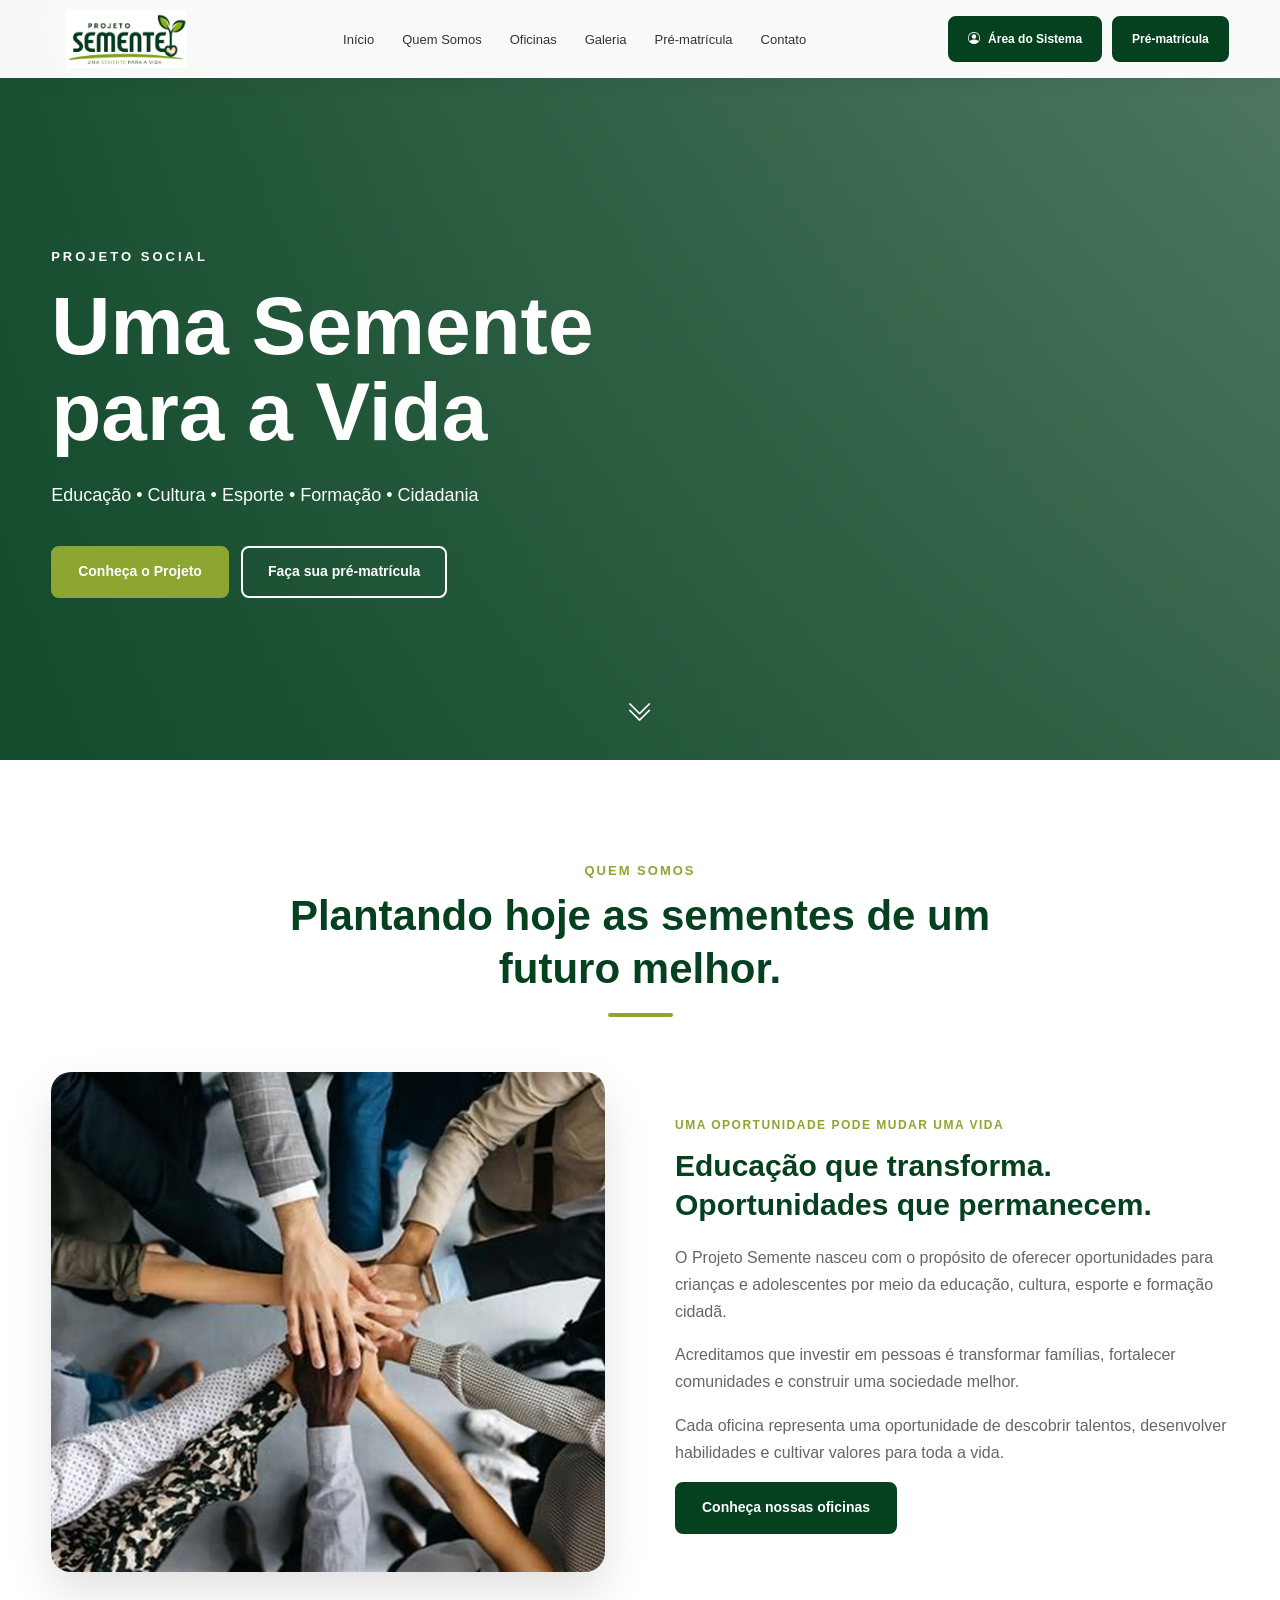
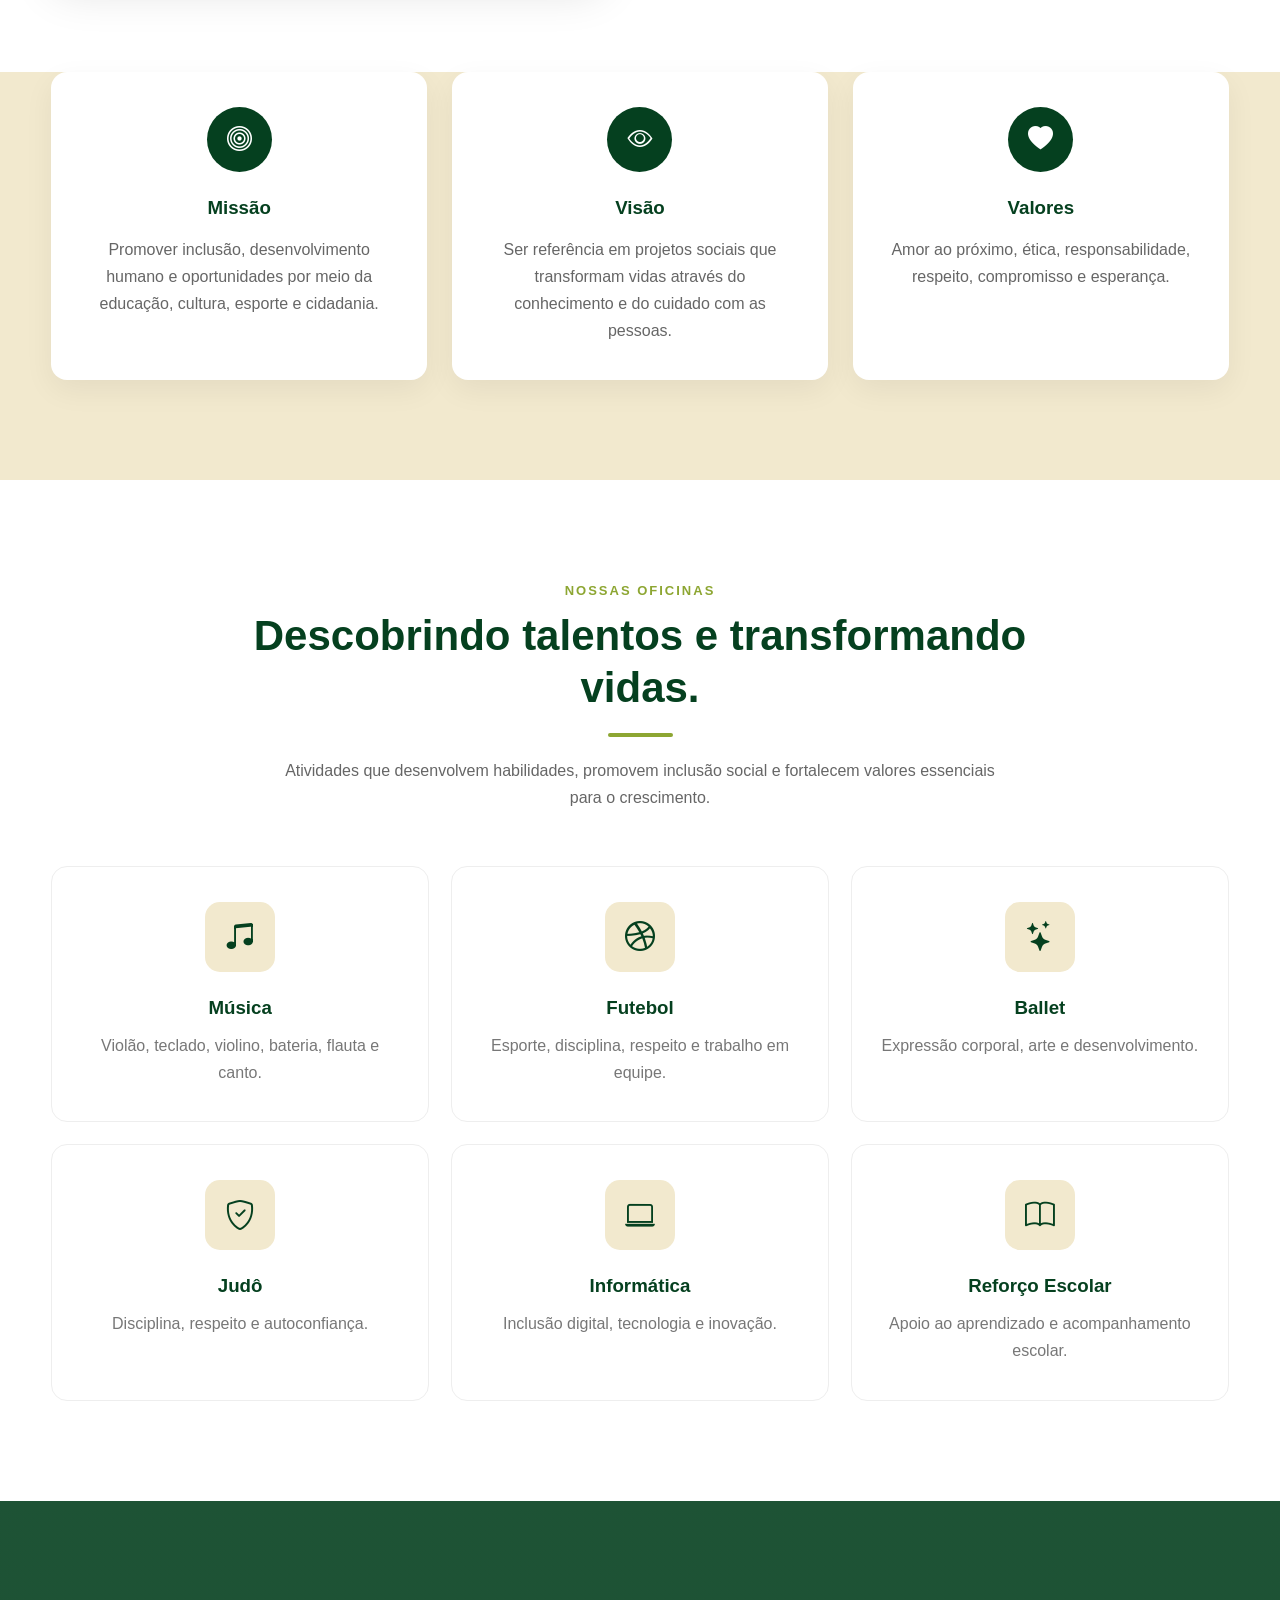
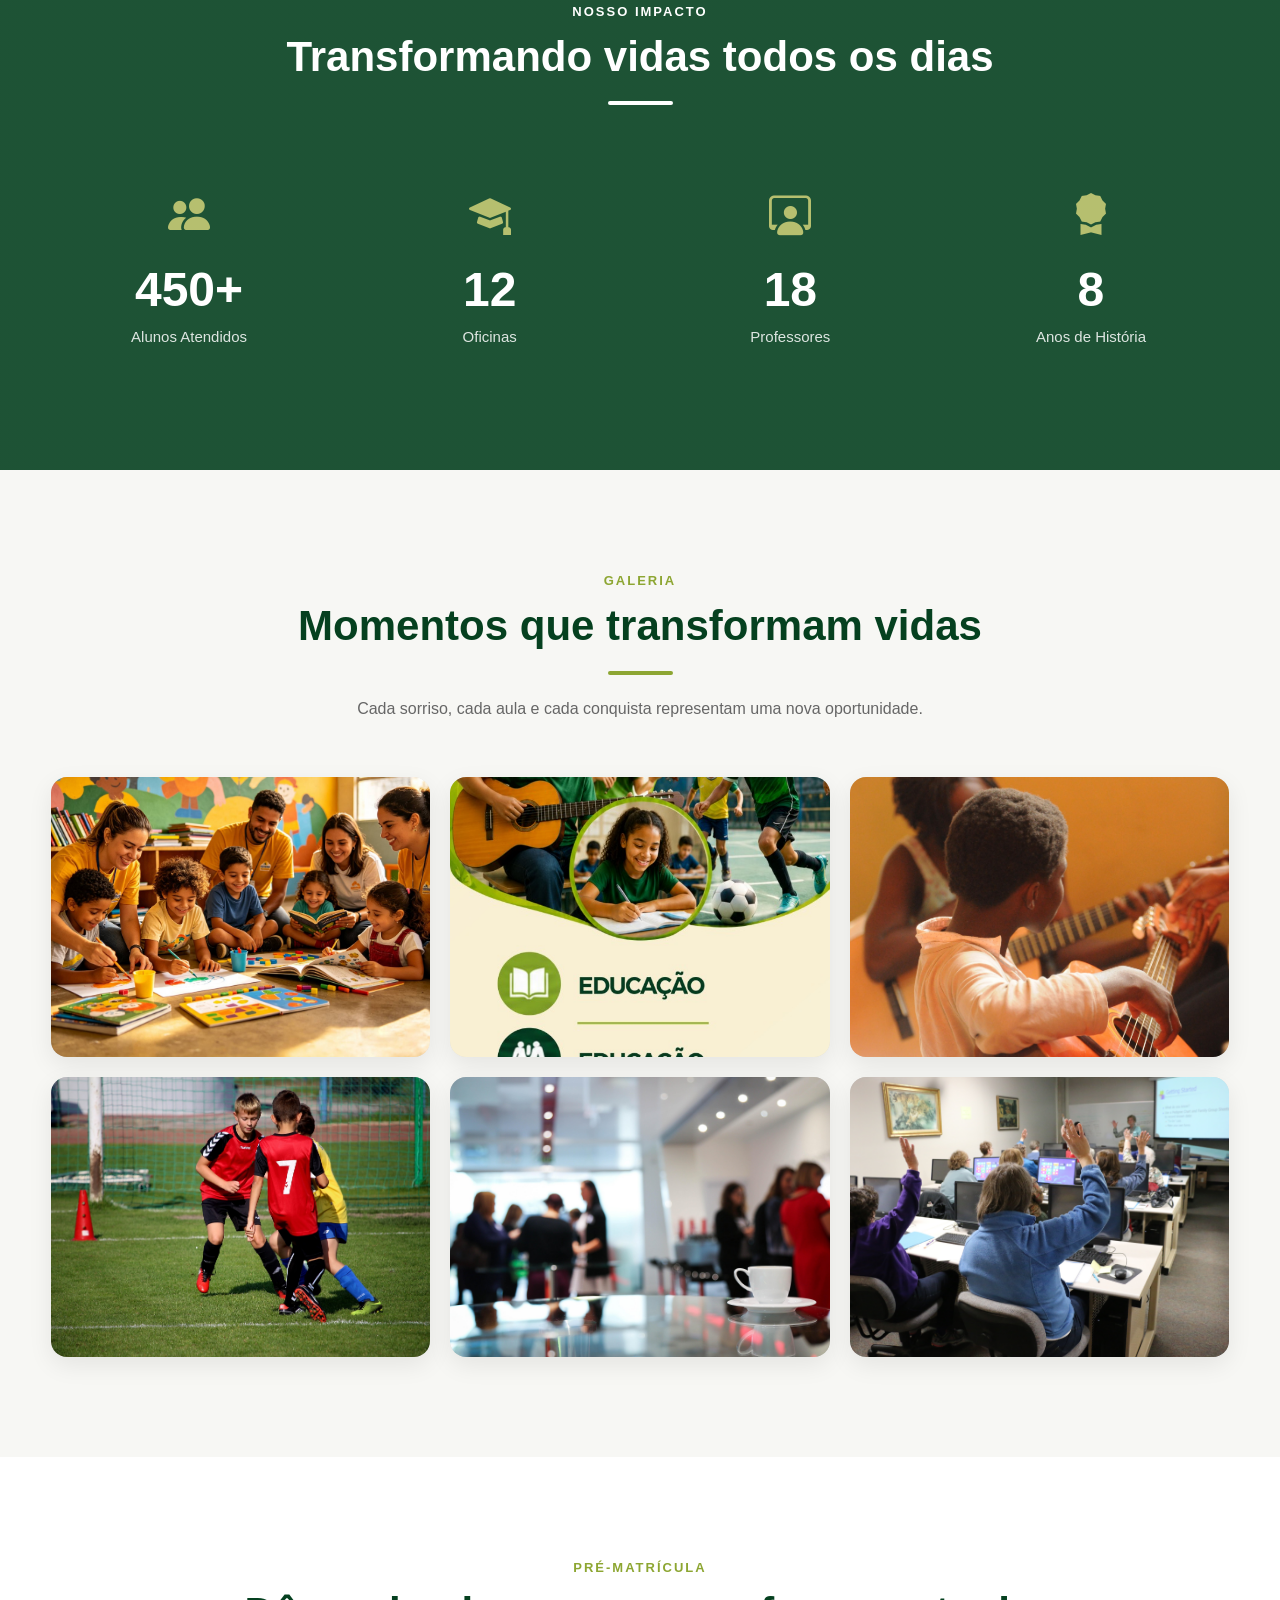
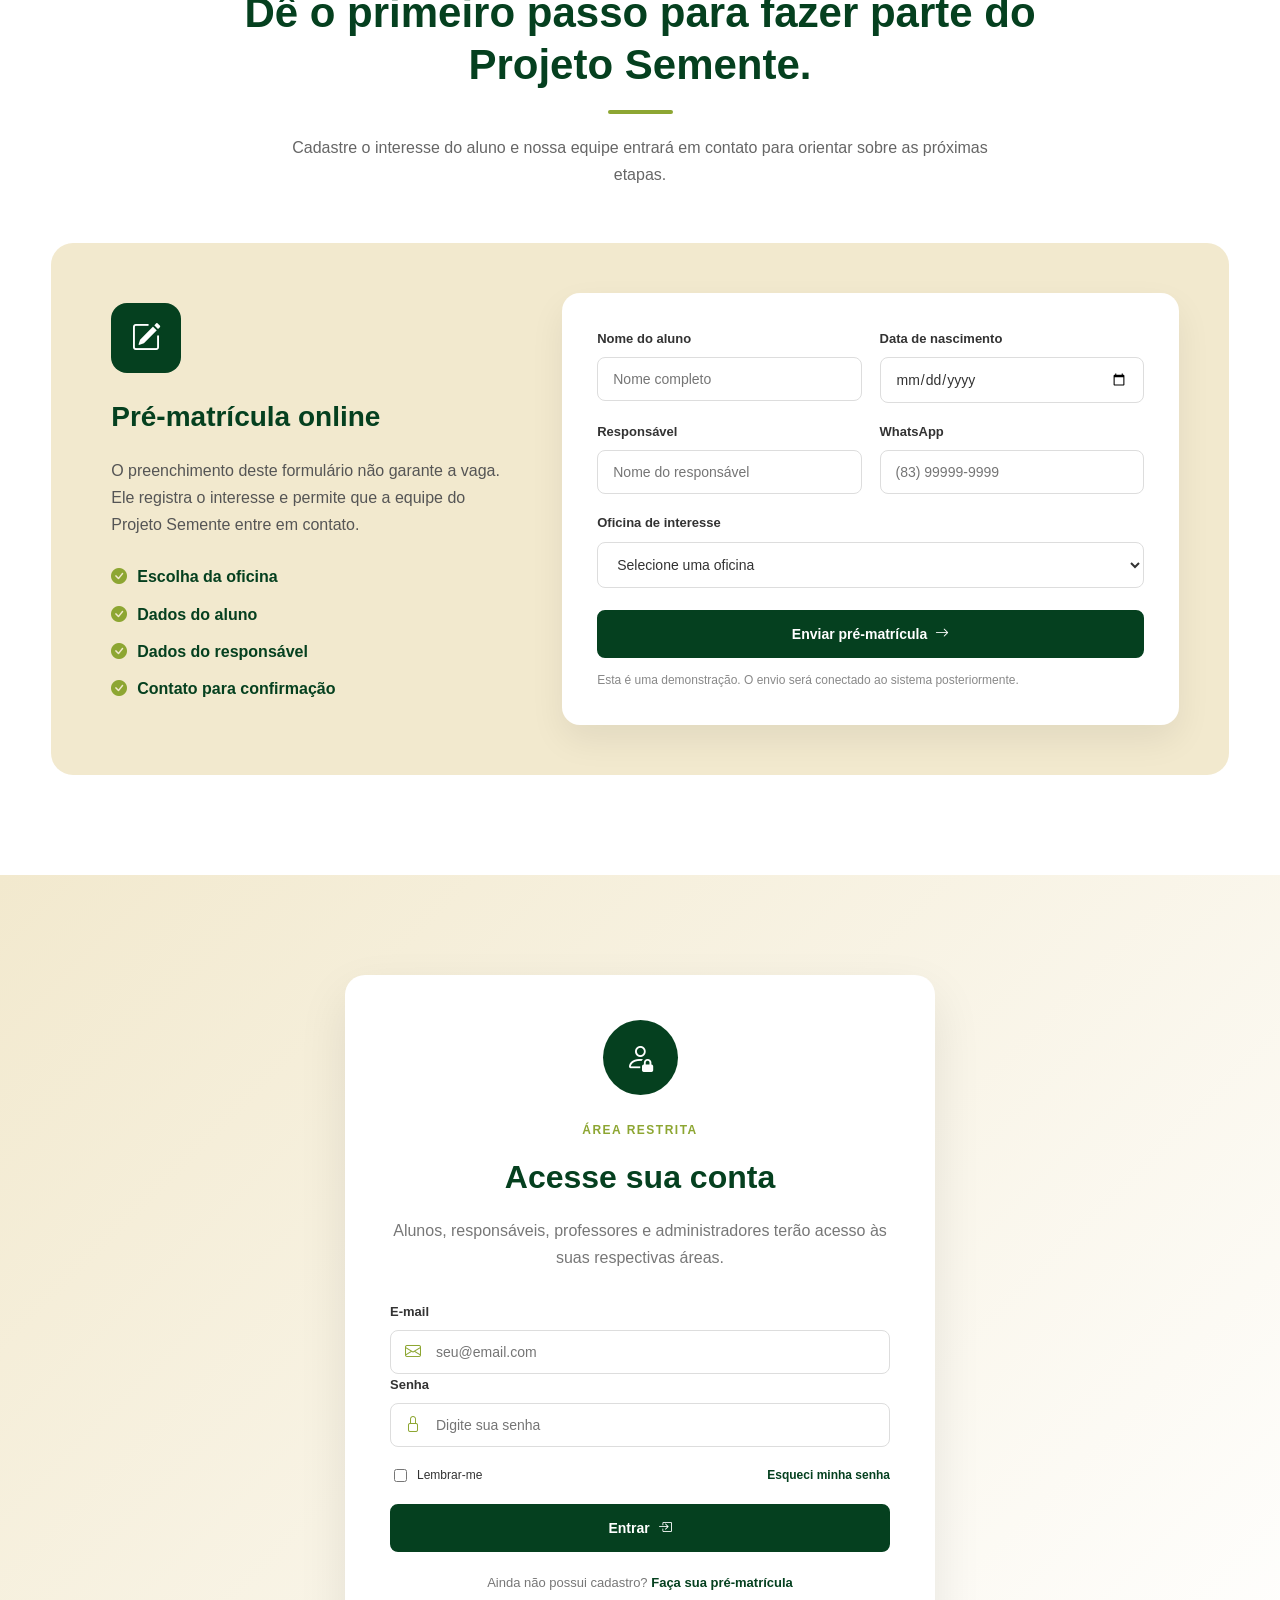
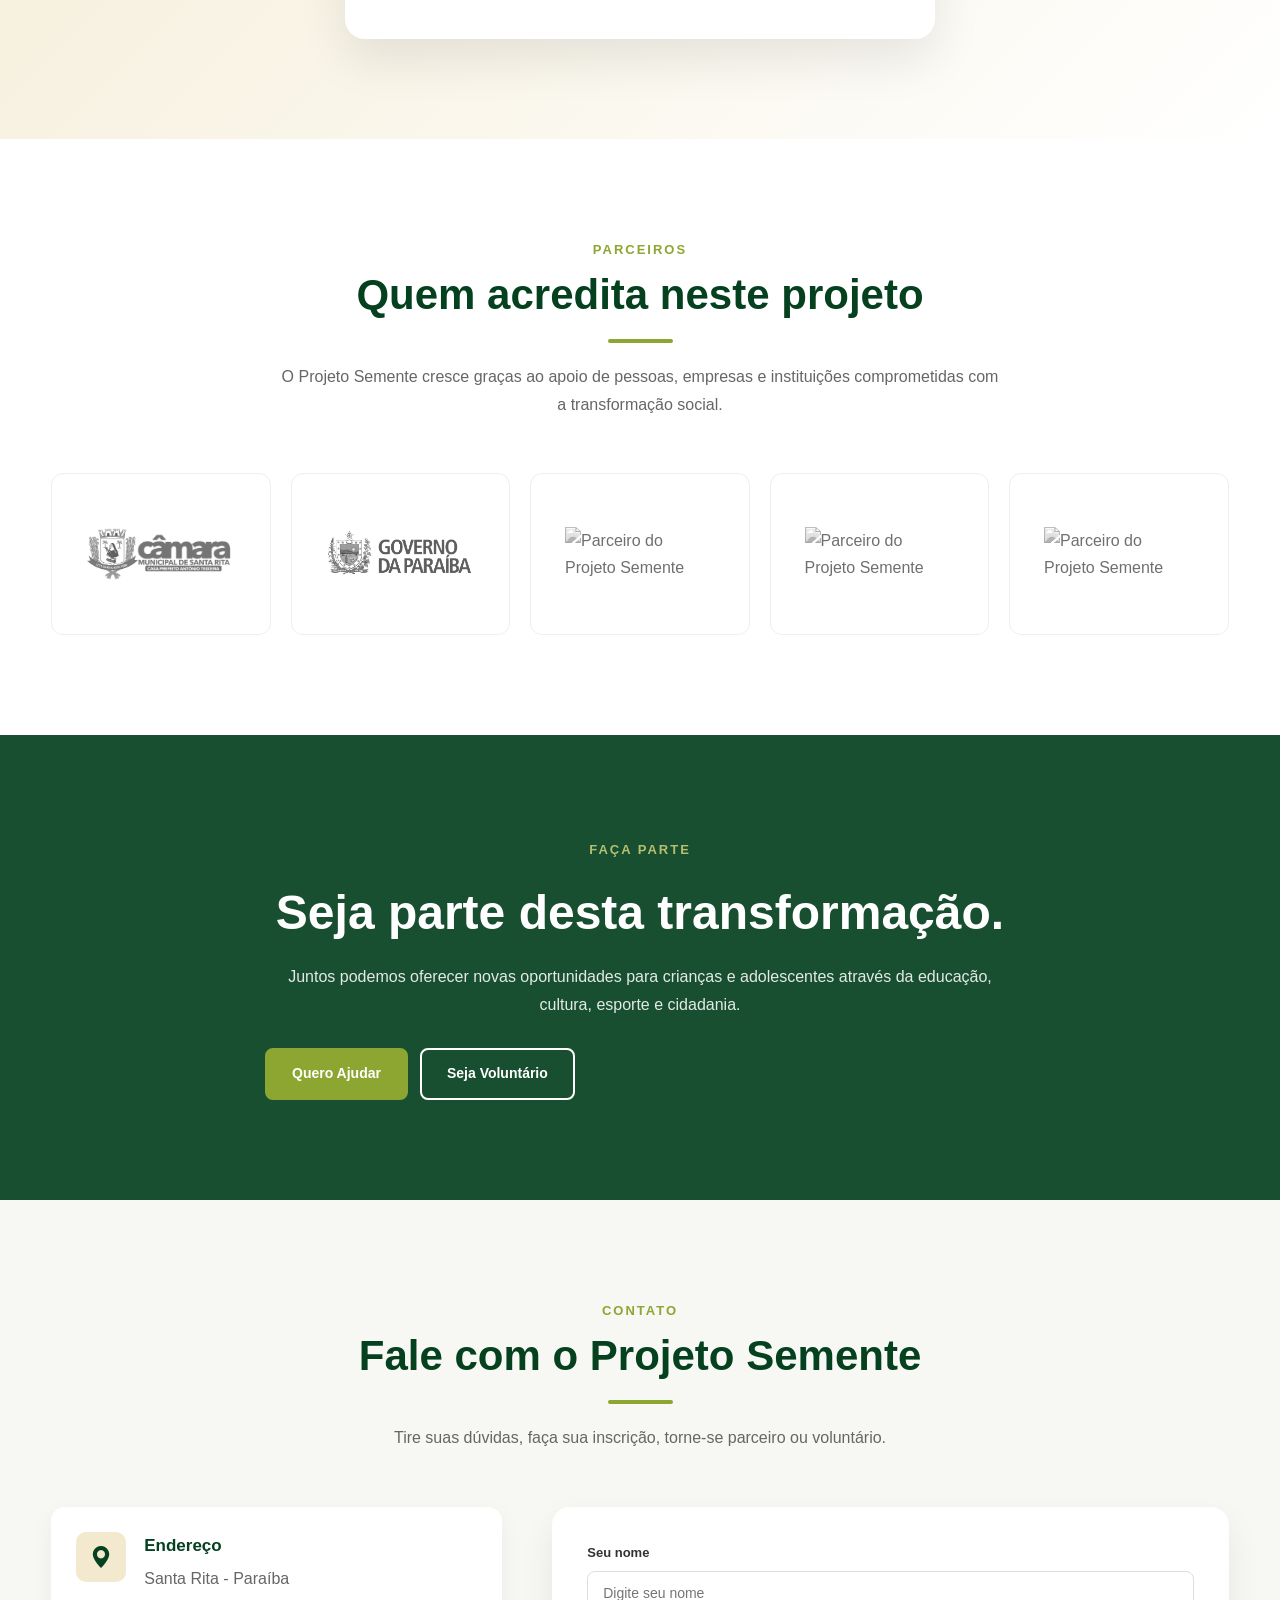
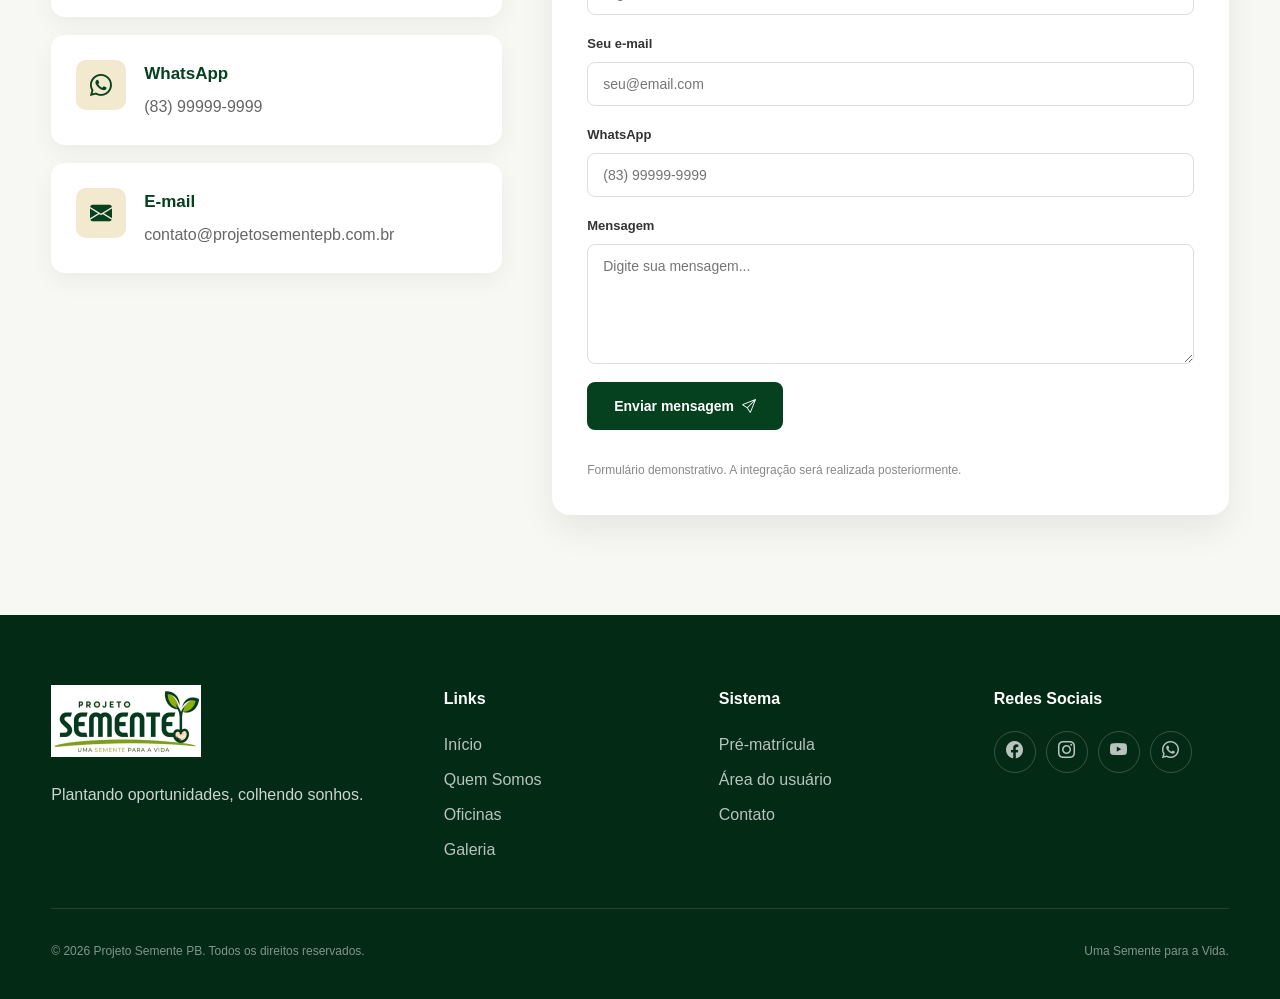
==== commit a6169004: "Add files via upload" ====
--- a/index.html
+++ b/index.html
@@ -109,16 +109,8 @@
     ========================================================== -->
 
     <link rel="stylesheet"
-          href="assets/css/variables.css">
-
-    <link rel="stylesheet"
-          href="assets/css/reset.css">
-
-    <link rel="stylesheet"
           href="assets/css/style.css">
 
-    <link rel="stylesheet"
-          href="assets/css/responsive.css">
 
 </head>
 
@@ -1713,7 +1705,7 @@
      JAVASCRIPT
 ============================================================== -->
 
-<script src="assets/js/main.js"></script>
+<script src="assets/js/main.js?v=2" defer></script>
 
 </body>
 
